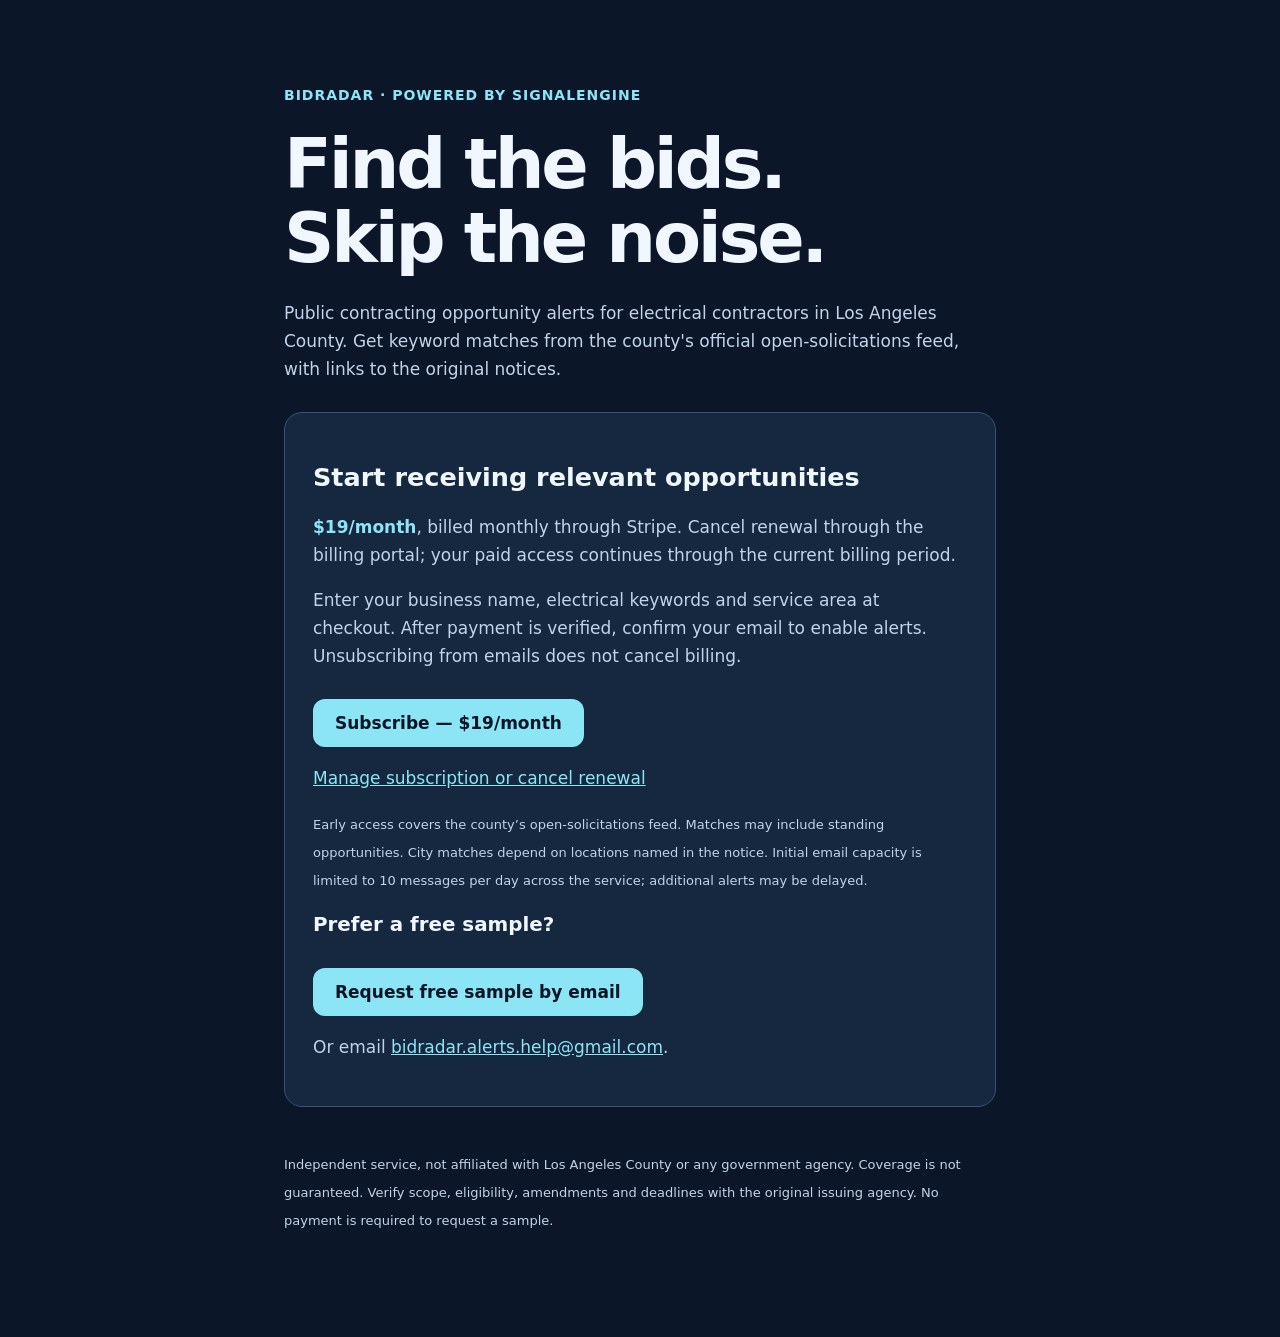
==== index.html @ 0ad7fcd3 "Publish approved live $19 monthly signup and customer billing portal" ====
<!doctype html>
<html lang="en">
<head>
<meta charset="utf-8">
<meta name="viewport" content="width=device-width,initial-scale=1">
<meta name="description" content="BidRadar: filtered Los Angeles County public contracting opportunities for electrical contractors. Source-linked alerts from $19/month.">
<title>BidRadar — Find the bids. Skip the noise.</title>
<style>
:root{color-scheme:dark}*{box-sizing:border-box}body{background:#0b1628;color:#f0f7ff;font:17px system-ui,-apple-system,sans-serif;margin:0}main{max-width:760px;margin:7vh auto;padding:24px}h1{font-size:clamp(40px,8vw,70px);line-height:1.06;letter-spacing:-.045em;margin:24px 0}p{line-height:1.65;color:#c2d3e9}.brand{color:#8ce5f5;font-weight:800;letter-spacing:.07em;text-transform:uppercase;font-size:14px}.panel{padding:28px;border:1px solid #375471;border-radius:18px;background:#152840;margin-top:28px}strong{color:#8ce5f5}.cta{display:inline-block;background:#8ce5f5;color:#061525;text-decoration:none;font-weight:750;padding:14px 22px;border-radius:12px;margin-top:12px}.cta:focus-visible{outline:3px solid #fff;outline-offset:3px}small{font-size:13px}footer{margin-top:42px}a.secondary{color:#8ce5f5;overflow-wrap:anywhere}
</style>
</head>
<body>
<main>
<div class="brand">BidRadar · Powered by SignalEngine</div>
<h1>Find the bids.<br>Skip the noise.</h1>
<p>Public contracting opportunity alerts for electrical contractors in Los Angeles County. Get keyword matches from the county's official open-solicitations feed, with links to the original notices.</p>
<section class="panel" aria-label="Subscribe to BidRadar">
<h2>Start receiving relevant opportunities</h2>
<p><strong>$19/month</strong>, billed monthly through Stripe. Cancel renewal through the billing portal; your paid access continues through the current billing period.</p><p>Enter your business name, electrical keywords and service area at checkout. After payment is verified, confirm your email to enable alerts. Unsubscribing from emails does not cancel billing.</p><a class="cta" href="https://buy.stripe.com/bJe7sN6Gvein0vk8ts7N600">Subscribe — $19/month</a><p><a class="secondary" href="https://billing.stripe.com/p/login/bJe7sN6Gvein0vk8ts7N600">Manage subscription or cancel renewal</a></p><p><small>Early access covers the county’s open-solicitations feed. Matches may include standing opportunities. City matches depend on locations named in the notice. Initial email capacity is limited to 10 messages per day across the service; additional alerts may be delayed.</small></p><h3>Prefer a free sample?</h3>
<a class="cta" href="mailto:bidradar.alerts.help@gmail.com?subject=BidRadar%20Free%20Sample%20Request&body=Hi%20BidRadar%2C%0A%0AI%27d%20like%20a%20free%20sample%20of%20electrical%20contracting%20bid%20alerts.%0A%0AMy%20specialty%3A%20%0AMy%20service%20area%3A%20">Request free sample by email</a>
<p>Or email <a class="secondary" href="mailto:bidradar.alerts.help@gmail.com">bidradar.alerts.help@gmail.com</a>.</p>
</section>
<footer><p><small>Independent service, not affiliated with Los Angeles County or any government agency. Coverage is not guaranteed. Verify scope, eligibility, amendments and deadlines with the original issuing agency. No payment is required to request a sample.</small></p></footer>
</main>
</body>
</html>
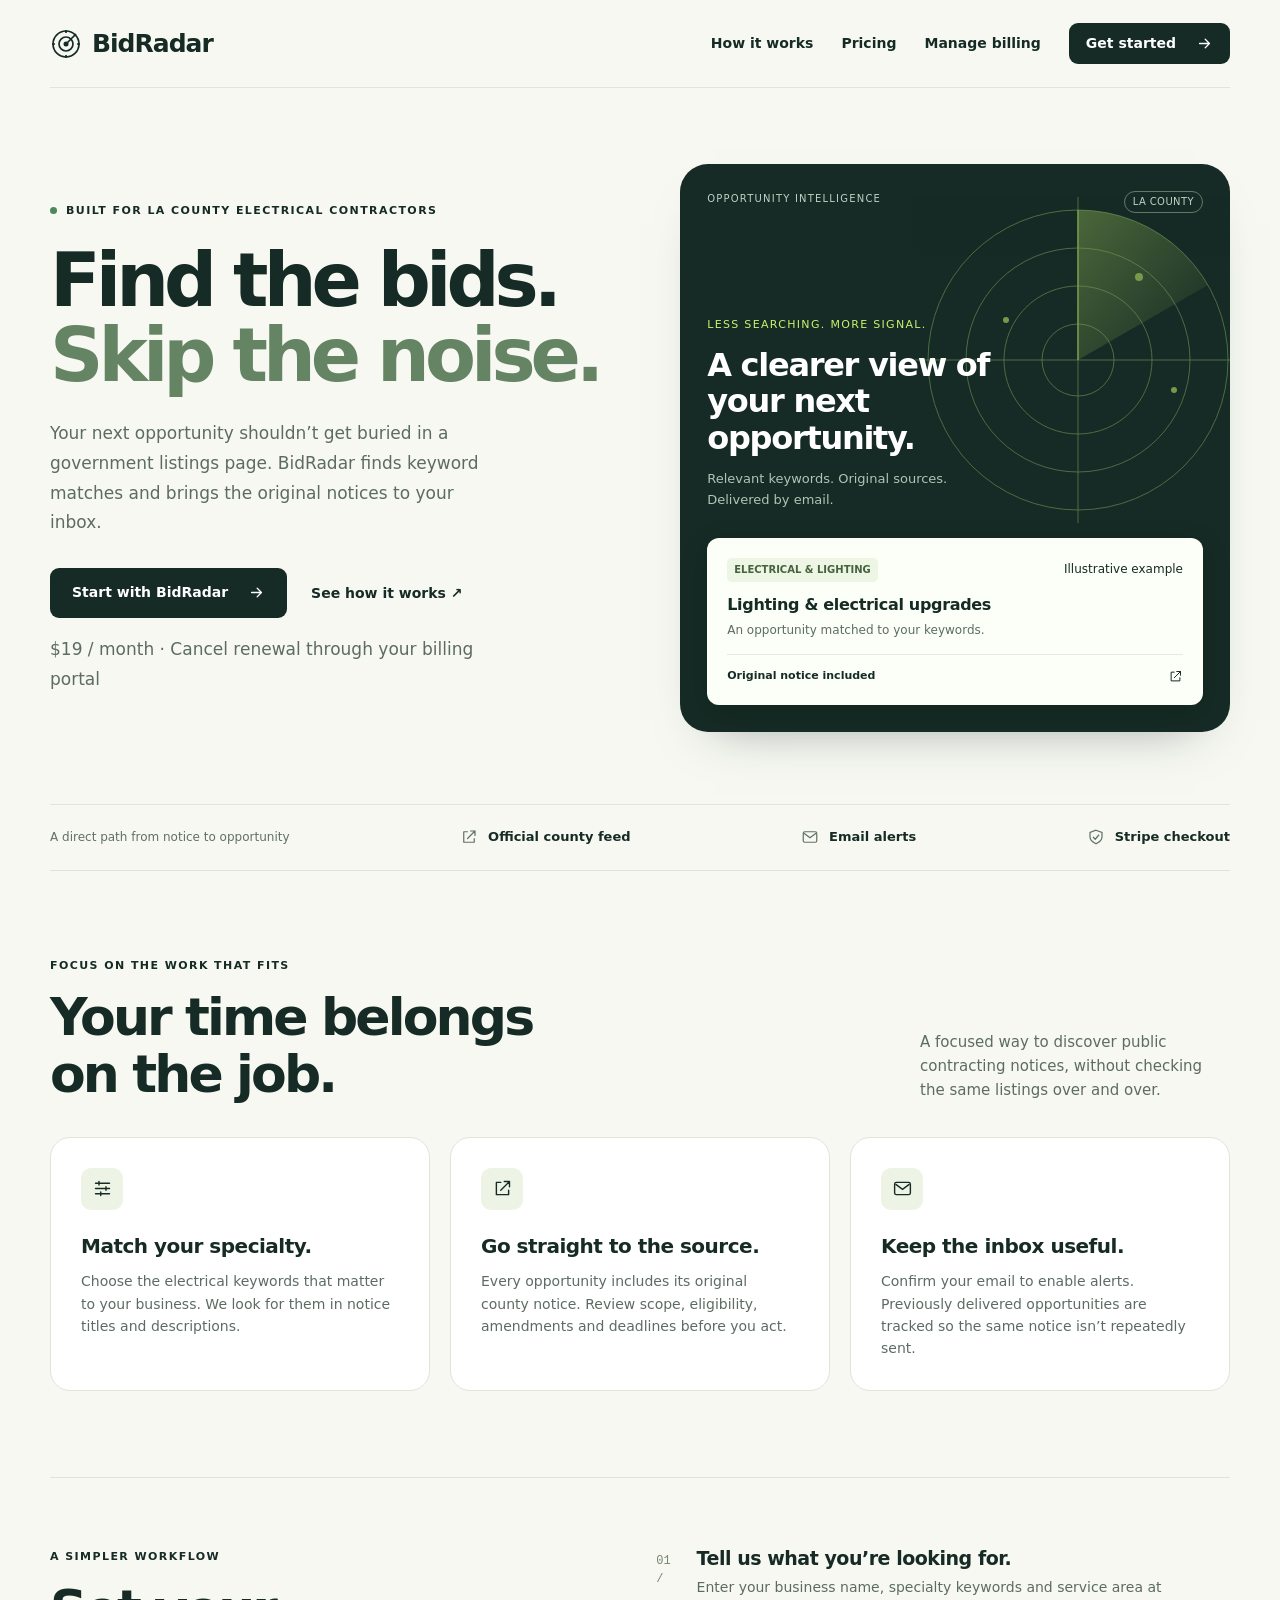
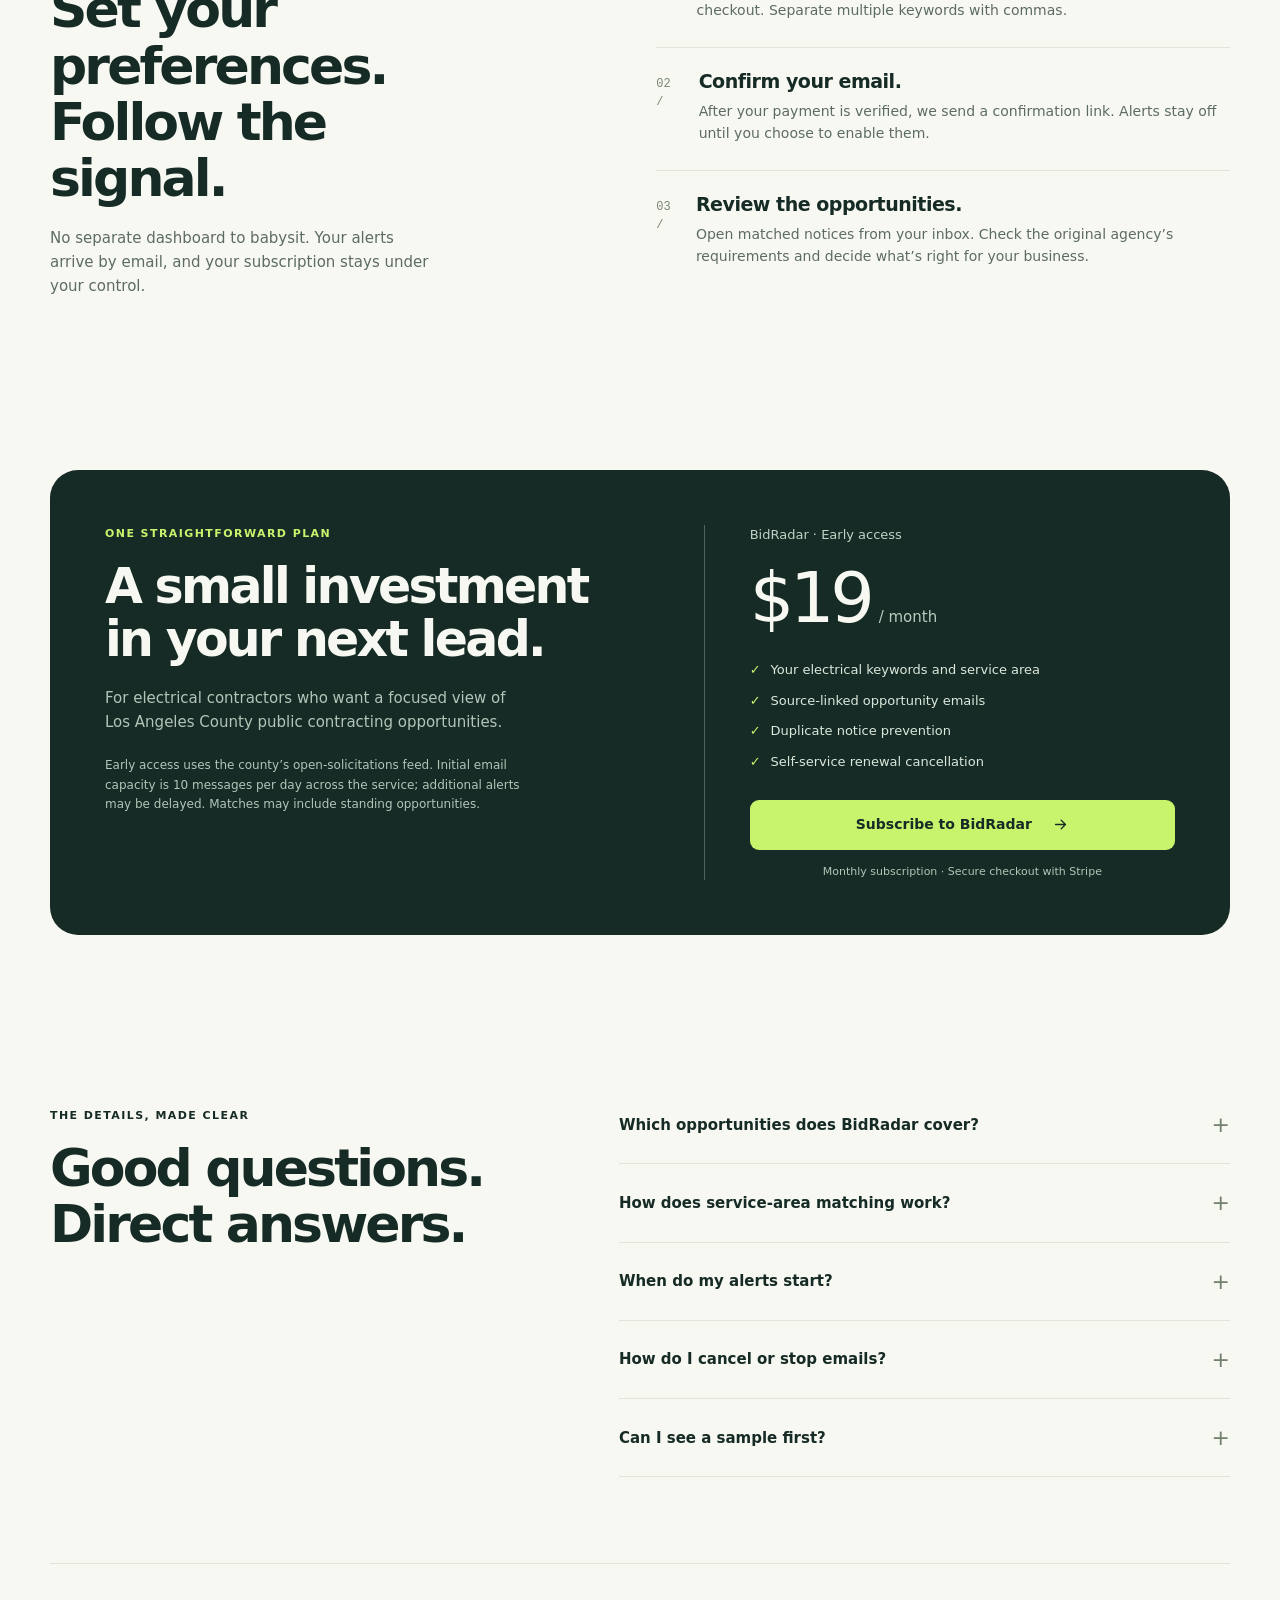
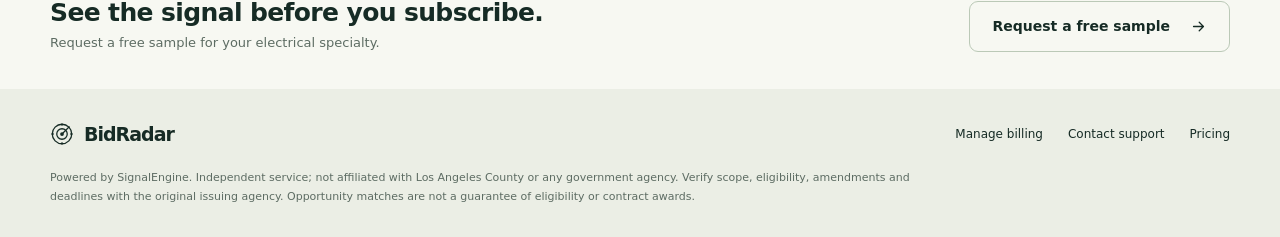
==== commit 9645b2fb: "Redesign BidRadar with polished responsive layout and preserved live billing flow" ====
--- a/index.html
+++ b/index.html
@@ -1,26 +1,27 @@
 <!doctype html>
 <html lang="en">
 <head>
-<meta charset="utf-8">
-<meta name="viewport" content="width=device-width,initial-scale=1">
-<meta name="description" content="BidRadar: filtered Los Angeles County public contracting opportunities for electrical contractors. Source-linked alerts from $19/month.">
-<title>BidRadar — Find the bids. Skip the noise.</title>
+<meta charset="utf-8"><meta name="viewport" content="width=device-width,initial-scale=1">
+<meta name="description" content="BidRadar helps electrical contractors find relevant Los Angeles County contracting opportunities. Source-linked email alerts for $19 per month.">
+<meta name="theme-color" content="#162b25"><title>BidRadar — Find the bids. Skip the noise.</title>
 <style>
-:root{color-scheme:dark}*{box-sizing:border-box}body{background:#0b1628;color:#f0f7ff;font:17px system-ui,-apple-system,sans-serif;margin:0}main{max-width:760px;margin:7vh auto;padding:24px}h1{font-size:clamp(40px,8vw,70px);line-height:1.06;letter-spacing:-.045em;margin:24px 0}p{line-height:1.65;color:#c2d3e9}.brand{color:#8ce5f5;font-weight:800;letter-spacing:.07em;text-transform:uppercase;font-size:14px}.panel{padding:28px;border:1px solid #375471;border-radius:18px;background:#152840;margin-top:28px}strong{color:#8ce5f5}.cta{display:inline-block;background:#8ce5f5;color:#061525;text-decoration:none;font-weight:750;padding:14px 22px;border-radius:12px;margin-top:12px}.cta:focus-visible{outline:3px solid #fff;outline-offset:3px}small{font-size:13px}footer{margin-top:42px}a.secondary{color:#8ce5f5;overflow-wrap:anywhere}
+:root{--paper:#f7f8f2;--ink:#162b25;--muted:#5d6c63;--green:#c7f36d;--line:#dfe5da;--white:#fff;--radius:20px}*{box-sizing:border-box}html{scroll-behavior:smooth;scroll-padding-top:90px}body{margin:0;background:var(--paper);color:var(--ink);font:16px/1.6 system-ui,-apple-system,BlinkMacSystemFont,"Segoe UI",sans-serif}a{color:inherit;text-decoration:none}button,a,summary{-webkit-tap-highlight-color:transparent}a:focus-visible,summary:focus-visible{outline:3px solid #357b51;outline-offset:5px}svg{display:block}h1,h2,h3,p{margin:0}h1,h2,h3{line-height:1.08;letter-spacing:-.055em}h2{font-size:clamp(32px,4.4vw,52px)}h3{font-size:22px;letter-spacing:-.025em}p{color:var(--muted)}.wrap{width:min(1180px,calc(100% - 64px));margin:auto}.skip{position:absolute;top:-80px;left:20px;background:var(--green);padding:12px;z-index:10}.skip:focus{top:10px}.nav{height:88px;display:flex;align-items:center;justify-content:space-between;gap:24px;border-bottom:1px solid var(--line)}.logo{font-size:25px;font-weight:780;letter-spacing:-1px;display:flex;gap:10px;align-items:center}.logo svg{width:32px;height:32px}.nav-links{display:flex;gap:28px;align-items:center;font-size:14px;font-weight:550}.nav-links a:hover,.text-link:hover{text-decoration:underline;text-underline-offset:5px}.button{display:inline-flex;justify-content:center;align-items:center;gap:20px;padding:15px 22px;border-radius:9px;background:var(--ink);color:white;font-size:14px;font-weight:650;line-height:1.4;transition:background .2s,transform .2s}.button:hover{background:#2d493c;transform:translateY(-2px)}.button.lime{background:var(--green);color:var(--ink)}.button.lime:hover{background:#d6fc8b}.button svg{width:17px;height:17px}.nav .button{padding:11px 17px}.eyebrow{font-size:11px;letter-spacing:.13em;text-transform:uppercase;font-weight:720;display:flex;align-items:center;gap:9px}.dot{width:7px;height:7px;background:#4a895b;border-radius:50%;flex:none}.hero{display:grid;grid-template-columns:1.03fr 1fr;gap:64px;align-items:center;padding:76px 0 72px}.hero h1{font-size:clamp(49px,5.8vw,78px);line-height:1.01;margin:25px 0;letter-spacing:-.067em;font-weight:720}.hero h1 span{color:#658463}.hero-copy>p{max-width:460px;font-size:17px;line-height:1.75}.hero-actions{display:flex;align-items:center;gap:24px;flex-wrap:wrap;margin:30px 0 17px}.text-link{font-size:14px;font-weight:600}.fine{font-size:12px}.hero-art{position:relative;background:var(--ink);border-radius:28px;min-height:488px;padding:27px;overflow:hidden;color:white;box-shadow:0 24px 50px -35px #162b2580}.art-top{position:relative;z-index:1;display:flex;justify-content:space-between;font-size:10px;letter-spacing:.12em;text-transform:uppercase;color:#c0d1c4}.art-top span:last-child{border:1px solid #657868;border-radius:20px;padding:2px 8px;letter-spacing:.04em}.radar{width:360px;height:360px;position:absolute;right:-28px;top:16px;color:#8dc370;opacity:.55}.radar .sweep{transform-origin:180px 180px;animation:sweep 30s linear infinite}.signal{position:relative;z-index:1;margin-top:103px;max-width:340px}.signal-label{font-size:11px;color:var(--green);letter-spacing:.12em;text-transform:uppercase;margin-bottom:13px}.signal h3{font-size:32px;line-height:1.15;font-weight:580;letter-spacing:-.04em}.signal p{color:#afc5b6;font-size:13px;margin-top:12px;max-width:260px}.sample{position:relative;z-index:2;margin:27px 0 0;background:#fbfff7;color:var(--ink);border-radius:12px;padding:20px;box-shadow:0 8px 30px #0002}.sample-head{display:flex;justify-content:space-between;gap:10px;align-items:center}.chip{background:#edf5e5;color:#46633e;border-radius:5px;font-size:10px;padding:4px 7px;font-weight:650}.sample h4{margin:12px 0 6px;font-size:16px;line-height:1.35;letter-spacing:-.02em}.sample p{font-size:12px}.sample-bottom{display:flex;align-items:center;justify-content:space-between;border-top:1px solid #e4eadf;padding-top:12px;margin-top:14px;font-size:11px;font-weight:550}.sample-bottom svg{width:15px;height:15px}.trust{display:flex;align-items:center;justify-content:space-between;gap:24px;border-top:1px solid var(--line);border-bottom:1px solid var(--line);padding:22px 0;font-size:12px;color:#607064}.trust strong{font-size:13px;color:var(--ink);font-weight:600}.trust div{display:flex;align-items:center;gap:10px}.trust svg{width:18px;height:18px}.section{padding:86px 0}.section-head{display:flex;justify-content:space-between;align-items:end;gap:50px;margin-bottom:35px}.section-head h2{max-width:570px;margin-top:15px}.section-head>p{font-size:15px;max-width:310px}.features{display:grid;grid-template-columns:repeat(3,1fr);gap:20px}.feature{background:#fff;border:1px solid var(--line);border-radius:var(--radius);padding:30px;min-height:250px}.feature-icon{width:42px;height:42px;border-radius:10px;background:#edf4e5;display:grid;place-items:center;margin-bottom:26px}.feature-icon svg{width:21px;height:21px}.feature h3{font-size:20px;margin-bottom:13px}.feature p{font-size:14px}.how{display:grid;grid-template-columns:.9fr 1fr;gap:90px;border-top:1px solid var(--line);padding-top:70px}.how h2{margin:16px 0 20px;max-width:450px}.how-intro p{max-width:390px;font-size:15px}.steps{list-style:none;padding:0;margin:0}.step{display:flex;gap:22px;padding:0 0 26px;margin-bottom:23px;border-bottom:1px solid var(--line)}.step:last-child{border:0;margin:0;padding:0}.step-number{font:12px/1.5 ui-monospace,monospace;color:#778674;padding-top:4px}.step h3{font-size:19px;margin-bottom:8px}.step p{font-size:14px}.pricing-shell{background:var(--ink);border-radius:28px;color:var(--paper);display:grid;grid-template-columns:1fr .9fr;gap:75px;padding:55px}.pricing-shell .eyebrow{color:var(--green)}.pricing-shell h2{font-size:clamp(35px,4vw,49px);margin:18px 0 20px}.pricing-shell p{color:#b3c5b9;font-size:15px;max-width:420px}.price-box{padding-left:45px;border-left:1px solid #526459}.plan-label{font-size:13px;color:#c2d2c7}.price{font-size:70px;letter-spacing:-.06em;line-height:1.2;margin:10px 0}.price span{font-size:15px;letter-spacing:0;color:#b9cabe;margin-left:8px}.benefits{list-style:none;padding:0;margin:20px 0 27px;font-size:13px;color:#dce8dc}.benefits li{display:flex;gap:10px;margin:10px 0}.benefits li:before{content:'✓';color:var(--green)}.price-box .button{width:100%}.price-box .fine{font-size:11px;text-align:center;margin:13px 0 0;max-width:none}.capacity{font-size:12px!important;margin-top:22px!important;line-height:1.6}.faq{display:grid;grid-template-columns:.8fr 1fr;gap:80px}.faq h2{margin-top:15px}.questions details{border-bottom:1px solid var(--line);padding:21px 0}.questions details:first-child{padding-top:0}.questions summary{font-size:15px;font-weight:620;cursor:pointer;list-style:none;display:flex;align-items:center;justify-content:space-between;gap:20px}.questions summary::-webkit-details-marker{display:none}.questions summary:after{content:'+';font-size:22px;font-weight:350;color:#71816d}.questions details[open] summary:after{content:'−'}.questions p{font-size:14px;padding-top:13px;max-width:540px}.questions p a{text-decoration:underline;text-underline-offset:3px}.bottom-cta{border-top:1px solid var(--line);padding:35px 0;display:flex;align-items:center;justify-content:space-between;gap:25px}.bottom-cta h3{font-size:25px}.bottom-cta p{font-size:13px;margin-top:7px}.bottom-cta .button{background:transparent;border:1px solid #bbc9b7;color:var(--ink)}footer{background:#ebeee5;padding:30px 0}.footer-top{display:flex;justify-content:space-between;align-items:center;gap:25px;margin-bottom:20px}.footer-links{display:flex;gap:25px;font-size:12px}.footer-note{font-size:11px;max-width:860px;line-height:1.7}.footer-brand{font-size:19px}.footer-brand svg{width:24px;height:24px}@keyframes sweep{to{transform:rotate(360deg)}}@media(prefers-reduced-motion:reduce){html{scroll-behavior:auto}.radar .sweep{animation:none}.button{transition:none}}@media(max-width:1000px){.hero{gap:30px}.hero h1{font-size:61px}.hero-art{min-height:460px;padding:23px}.pricing-shell{gap:35px;padding:40px}.how{gap:45px}.faq{gap:45px}.feature{padding:25px}}@media(max-width:760px){.wrap{width:calc(100% - 40px)}.nav{height:76px}.nav-links>a:not(.button){display:none}.logo{font-size:23px}.hero{grid-template-columns:1fr;padding:46px 0 40px;gap:38px}.hero h1{font-size:clamp(49px,12vw,70px)}.hero-copy>p{font-size:16px}.hero-actions{gap:22px}.hero-art{min-height:450px;max-width:520px;width:100%}.signal{margin-top:97px}.trust{flex-wrap:wrap;gap:14px 25px;padding:20px 0}.trust>span{width:100%}.trust strong{font-size:11px}.trust div{gap:6px}.trust svg{width:15px}.section{padding:56px 0}.section-head{display:block;margin-bottom:25px}.section-head>p{margin-top:20px;max-width:450px}.features{grid-template-columns:1fr;gap:13px}.feature{min-height:0;padding:25px}.feature-icon{margin-bottom:18px}.how{grid-template-columns:1fr;gap:32px;padding-top:45px}.pricing-shell{grid-template-columns:1fr;gap:30px;padding:30px;border-radius:20px}.price-box{border-left:0;border-top:1px solid #526459;padding:30px 0 0}.pricing-shell h2{font-size:39px}.faq{grid-template-columns:1fr;gap:30px}.bottom-cta{align-items:start;flex-direction:column}.footer-top{align-items:start;flex-direction:column;gap:20px}.footer-links{flex-wrap:wrap;gap:14px 20px}.hero-actions .button{padding:16px 21px}}@media(max-width:380px){.wrap{width:calc(100% - 32px)}.nav .button{font-size:12px;padding:10px 12px}.hero h1{font-size:48px}.hero-art{padding:20px}.sample{padding:17px}.trust div{width:100%}}
 </style>
 </head>
 <body>
-<main>
-<div class="brand">BidRadar · Powered by SignalEngine</div>
-<h1>Find the bids.<br>Skip the noise.</h1>
-<p>Public contracting opportunity alerts for electrical contractors in Los Angeles County. Get keyword matches from the county's official open-solicitations feed, with links to the original notices.</p>
-<section class="panel" aria-label="Subscribe to BidRadar">
-<h2>Start receiving relevant opportunities</h2>
-<p><strong>$19/month</strong>, billed monthly through Stripe. Cancel renewal through the billing portal; your paid access continues through the current billing period.</p><p>Enter your business name, electrical keywords and service area at checkout. After payment is verified, confirm your email to enable alerts. Unsubscribing from emails does not cancel billing.</p><a class="cta" href="https://buy.stripe.com/bJe7sN6Gvein0vk8ts7N600">Subscribe — $19/month</a><p><a class="secondary" href="https://billing.stripe.com/p/login/bJe7sN6Gvein0vk8ts7N600">Manage subscription or cancel renewal</a></p><p><small>Early access covers the county’s open-solicitations feed. Matches may include standing opportunities. City matches depend on locations named in the notice. Initial email capacity is limited to 10 messages per day across the service; additional alerts may be delayed.</small></p><h3>Prefer a free sample?</h3>
-<a class="cta" href="mailto:bidradar.alerts.help@gmail.com?subject=BidRadar%20Free%20Sample%20Request&body=Hi%20BidRadar%2C%0A%0AI%27d%20like%20a%20free%20sample%20of%20electrical%20contracting%20bid%20alerts.%0A%0AMy%20specialty%3A%20%0AMy%20service%20area%3A%20">Request free sample by email</a>
-<p>Or email <a class="secondary" href="mailto:bidradar.alerts.help@gmail.com">bidradar.alerts.help@gmail.com</a>.</p>
-</section>
-<footer><p><small>Independent service, not affiliated with Los Angeles County or any government agency. Coverage is not guaranteed. Verify scope, eligibility, amendments and deadlines with the original issuing agency. No payment is required to request a sample.</small></p></footer>
+<svg xmlns="http://www.w3.org/2000/svg" style="display:none" aria-hidden="true"><symbol id="mark" viewBox="0 0 32 32"><circle cx="16" cy="16" r="13" fill="none" stroke="currentColor" stroke-width="1.7"/><circle cx="16" cy="16" r="7" fill="none" stroke="currentColor" stroke-width="1.7"/><path d="M16 16 26 6M16 2v3M2 16h3M16 27v3M27 16h3" fill="none" stroke="currentColor" stroke-width="1.7"/><circle cx="16" cy="16" r="2.5" fill="currentColor"/></symbol><symbol id="arrow" viewBox="0 0 24 24"><path d="M5 12h14m-6-6 6 6-6 6" fill="none" stroke="currentColor" stroke-width="1.8" stroke-linecap="round" stroke-linejoin="round"/></symbol><symbol id="filter" viewBox="0 0 24 24"><path d="M4 6h16M4 12h16M4 18h16M8 4v4M16 10v4M10 16v4" fill="none" stroke="currentColor" stroke-width="1.6" stroke-linecap="round"/></symbol><symbol id="source" viewBox="0 0 24 24"><path d="M14 4h6v6m0-6-10 10M10 5H5v14h14v-5" fill="none" stroke="currentColor" stroke-width="1.6" stroke-linecap="round" stroke-linejoin="round"/></symbol><symbol id="mail" viewBox="0 0 24 24"><rect x="3" y="5" width="18" height="14" rx="2" fill="none" stroke="currentColor" stroke-width="1.6"/><path d="m4 7 8 6 8-6" fill="none" stroke="currentColor" stroke-width="1.6"/></symbol><symbol id="shield" viewBox="0 0 24 24"><path d="m12 3 8 3v6c0 5-8 9-8 9s-8-4-8-9V6l8-3Z" fill="none" stroke="currentColor" stroke-width="1.6"/><path d="m8 12 3 3 5-6" fill="none" stroke="currentColor" stroke-width="1.6"/></symbol></svg>
+<a class="skip" href="#main">Skip to content</a>
+<header class="wrap"><nav class="nav" aria-label="Main navigation"><a class="logo" href="#" aria-label="BidRadar home"><svg aria-hidden="true"><use href="#mark"/></svg>BidRadar</a><div class="nav-links"><a href="#how-it-works">How it works</a><a href="#pricing">Pricing</a><a href="https://billing.stripe.com/p/login/bJe7sN6Gvein0vk8ts7N600">Manage billing</a><a class="button" href="https://buy.stripe.com/bJe7sN6Gvein0vk8ts7N600">Get started <svg aria-hidden="true"><use href="#arrow"/></svg></a></div></nav></header>
+<main id="main" class="wrap">
+<section class="hero" aria-labelledby="hero-title"><div class="hero-copy"><div class="eyebrow"><span class="dot"></span>Built for LA County electrical contractors</div><h1 id="hero-title">Find the bids.<br><span>Skip the noise.</span></h1><p>Your next opportunity shouldn’t get buried in a government listings page. BidRadar finds keyword matches and brings the original notices to your inbox.</p><div class="hero-actions"><a class="button" href="https://buy.stripe.com/bJe7sN6Gvein0vk8ts7N600">Start with BidRadar <svg aria-hidden="true"><use href="#arrow"/></svg></a><a class="text-link" href="#how-it-works">See how it works ↗</a></div><p class="fine">$19 / month · Cancel renewal through your billing portal</p></div>
+<div class="hero-art"><div class="art-top"><span>Opportunity intelligence</span><span>LA County</span></div><svg class="radar" viewBox="0 0 360 360" aria-hidden="true"><defs><linearGradient id="fade" x1="0" y1="0" x2="1" y2="1"><stop stop-color="#c7f36d" stop-opacity=".55"/><stop offset="1" stop-color="#c7f36d" stop-opacity="0"/></linearGradient></defs><g fill="none" stroke="currentColor" stroke-width=".8"><circle cx="180" cy="180" r="150"/><circle cx="180" cy="180" r="112"/><circle cx="180" cy="180" r="74"/><circle cx="180" cy="180" r="36"/><path d="M180 17v326M17 180h326"/></g><g class="sweep"><path d="M180 180 180 30a150 150 0 0 1 130 75Z" fill="url(#fade)"/><path d="M180 180V30" stroke="#c7f36d" stroke-width="1.5"/></g><circle cx="241" cy="97" r="4" fill="#c7f36d"/><circle cx="108" cy="140" r="3" fill="#c7f36d"/><circle cx="276" cy="210" r="3" fill="#c7f36d"/></svg><div class="signal"><div class="signal-label">Less searching. More signal.</div><h3>A clearer view of<br>your next opportunity.</h3><p>Relevant keywords. Original sources.<br>Delivered by email.</p></div><div class="sample" aria-label="Illustrative alert example, not a live opportunity"><div class="sample-head"><span class="chip">ELECTRICAL &amp; LIGHTING</span><span class="fine">Illustrative example</span></div><h4>Lighting &amp; electrical upgrades</h4><p>An opportunity matched to your keywords.</p><div class="sample-bottom"><span>Original notice included</span><svg aria-hidden="true"><use href="#source"/></svg></div></div></div></section>
+<div class="trust"><span>A direct path from notice to opportunity</span><div><svg aria-hidden="true"><use href="#source"/></svg><strong>Official county feed</strong></div><div><svg aria-hidden="true"><use href="#mail"/></svg><strong>Email alerts</strong></div><div><svg aria-hidden="true"><use href="#shield"/></svg><strong>Stripe checkout</strong></div></div>
+<section class="section" aria-labelledby="features-title"><div class="section-head"><div><div class="eyebrow">Focus on the work that fits</div><h2 id="features-title">Your time belongs<br>on the job.</h2></div><p>A focused way to discover public contracting notices, without checking the same listings over and over.</p></div><div class="features"><article class="feature"><div class="feature-icon"><svg aria-hidden="true"><use href="#filter"/></svg></div><h3>Match your specialty.</h3><p>Choose the electrical keywords that matter to your business. We look for them in notice titles and descriptions.</p></article><article class="feature"><div class="feature-icon"><svg aria-hidden="true"><use href="#source"/></svg></div><h3>Go straight to the source.</h3><p>Every opportunity includes its original county notice. Review scope, eligibility, amendments and deadlines before you act.</p></article><article class="feature"><div class="feature-icon"><svg aria-hidden="true"><use href="#mail"/></svg></div><h3>Keep the inbox useful.</h3><p>Confirm your email to enable alerts. Previously delivered opportunities are tracked so the same notice isn’t repeatedly sent.</p></article></div></section>
+<section id="how-it-works" class="section how" aria-labelledby="how-title"><div class="how-intro"><div class="eyebrow">A simpler workflow</div><h2 id="how-title">Set your preferences.<br>Follow the signal.</h2><p>No separate dashboard to babysit. Your alerts arrive by email, and your subscription stays under your control.</p></div><ol class="steps"><li class="step"><span class="step-number">01 /</span><div><h3>Tell us what you’re looking for.</h3><p>Enter your business name, specialty keywords and service area at checkout. Separate multiple keywords with commas.</p></div></li><li class="step"><span class="step-number">02 /</span><div><h3>Confirm your email.</h3><p>After your payment is verified, we send a confirmation link. Alerts stay off until you choose to enable them.</p></div></li><li class="step"><span class="step-number">03 /</span><div><h3>Review the opportunities.</h3><p>Open matched notices from your inbox. Check the original agency’s requirements and decide what’s right for your business.</p></div></li></ol></section>
+<section id="pricing" class="section" aria-labelledby="price-title"><div class="pricing-shell"><div><div class="eyebrow">One straightforward plan</div><h2 id="price-title">A small investment<br>in your next lead.</h2><p>For electrical contractors who want a focused view of Los Angeles County public contracting opportunities.</p><p class="capacity">Early access uses the county’s open-solicitations feed. Initial email capacity is 10 messages per day across the service; additional alerts may be delayed. Matches may include standing opportunities.</p></div><div class="price-box"><div class="plan-label">BidRadar · Early access</div><div class="price">$19<span>/ month</span></div><ul class="benefits"><li>Your electrical keywords and service area</li><li>Source-linked opportunity emails</li><li>Duplicate notice prevention</li><li>Self-service renewal cancellation</li></ul><a class="button lime" href="https://buy.stripe.com/bJe7sN6Gvein0vk8ts7N600">Subscribe to BidRadar <svg aria-hidden="true"><use href="#arrow"/></svg></a><p class="fine">Monthly subscription · Secure checkout with Stripe</p></div></div></section>
+<section class="section faq" aria-labelledby="faq-title"><div><div class="eyebrow">The details, made clear</div><h2 id="faq-title">Good questions.<br>Direct answers.</h2></div><div class="questions"><details><summary>Which opportunities does BidRadar cover?</summary><p>Early access covers the Los Angeles County official open-solicitations feed. We match your keywords against titles and descriptions. Notices can include standing opportunities as well as newly published ones. Coverage and relevance aren’t guaranteed.</p></details><details><summary>How does service-area matching work?</summary><p>Choose “LA County” for countywide matches. For a specific city, matching depends on that location appearing in the notice text. A city filter can miss notices that do not name their location clearly.</p></details><details><summary>When do my alerts start?</summary><p>After Stripe payment and subscription status are verified, you receive an email confirmation link. Click it and confirm to enable alerts. Initial sending capacity is limited, so messages may be delayed.</p></details><details><summary>How do I cancel or stop emails?</summary><p><a href="https://billing.stripe.com/p/login/bJe7sN6Gvein0vk8ts7N600">Manage your subscription</a> to cancel renewal. Paid access continues through the current billing period. The unsubscribe link in an alert stops emails; it does not cancel billing.</p></details><details><summary>Can I see a sample first?</summary><p>Yes. <a href="mailto:bidradar.alerts.help@gmail.com?subject=BidRadar%20Free%20Sample%20Request">Request a free sample</a> with your specialty and service area. No payment is required for a sample.</p></details></div></section>
+<section class="bottom-cta" aria-label="Request a sample"><div><h3>See the signal before you subscribe.</h3><p>Request a free sample for your electrical specialty.</p></div><a class="button" href="mailto:bidradar.alerts.help@gmail.com?subject=BidRadar%20Free%20Sample%20Request&body=My%20specialty%3A%20%0AMy%20service%20area%3A%20">Request a free sample <svg aria-hidden="true"><use href="#arrow"/></svg></a></section>
 </main>
-</body>
-</html>
+<footer><div class="wrap"><div class="footer-top"><a class="logo footer-brand" href="#"><svg aria-hidden="true"><use href="#mark"/></svg>BidRadar</a><div class="footer-links"><a href="https://billing.stripe.com/p/login/bJe7sN6Gvein0vk8ts7N600">Manage billing</a><a href="mailto:bidradar.alerts.help@gmail.com">Contact support</a><a href="#pricing">Pricing</a></div></div><p class="footer-note">Powered by SignalEngine. Independent service; not affiliated with Los Angeles County or any government agency. Verify scope, eligibility, amendments and deadlines with the original issuing agency. Opportunity matches are not a guarantee of eligibility or contract awards.</p></div></footer>
+</body></html>
+
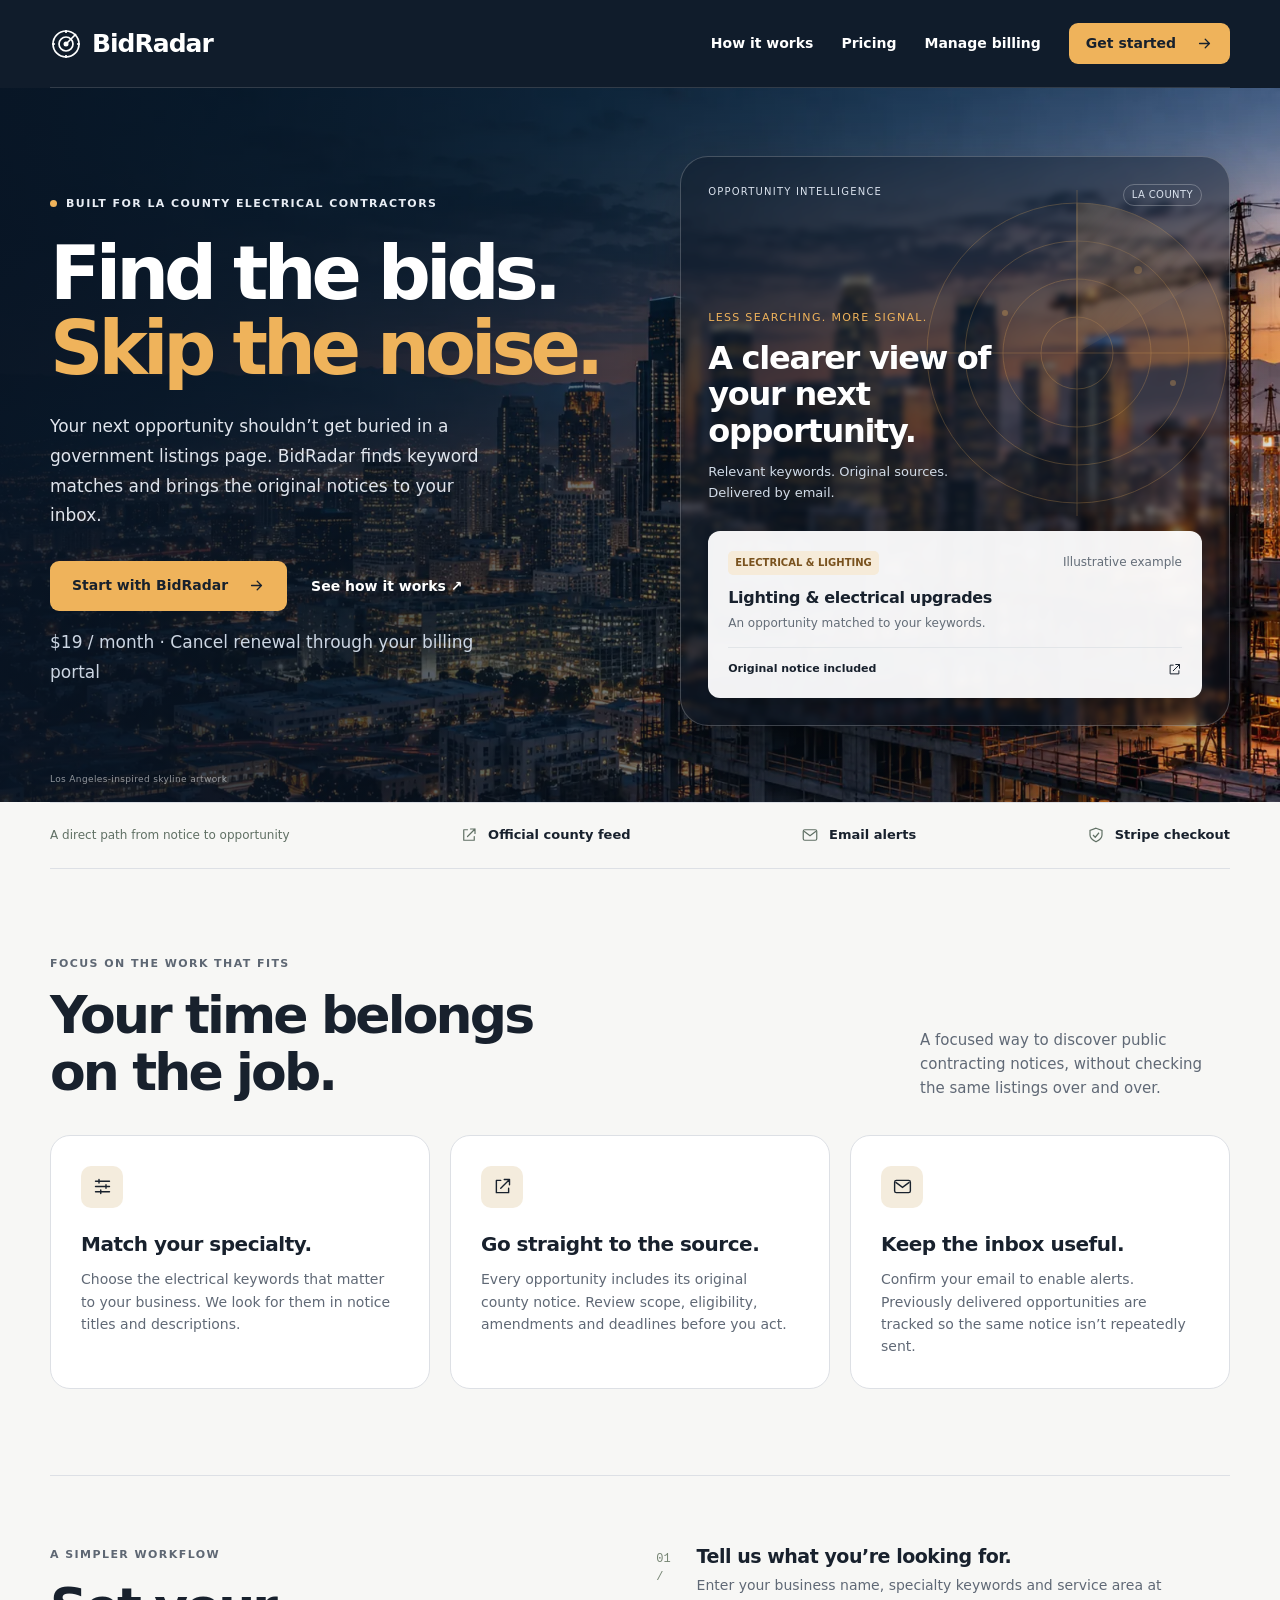
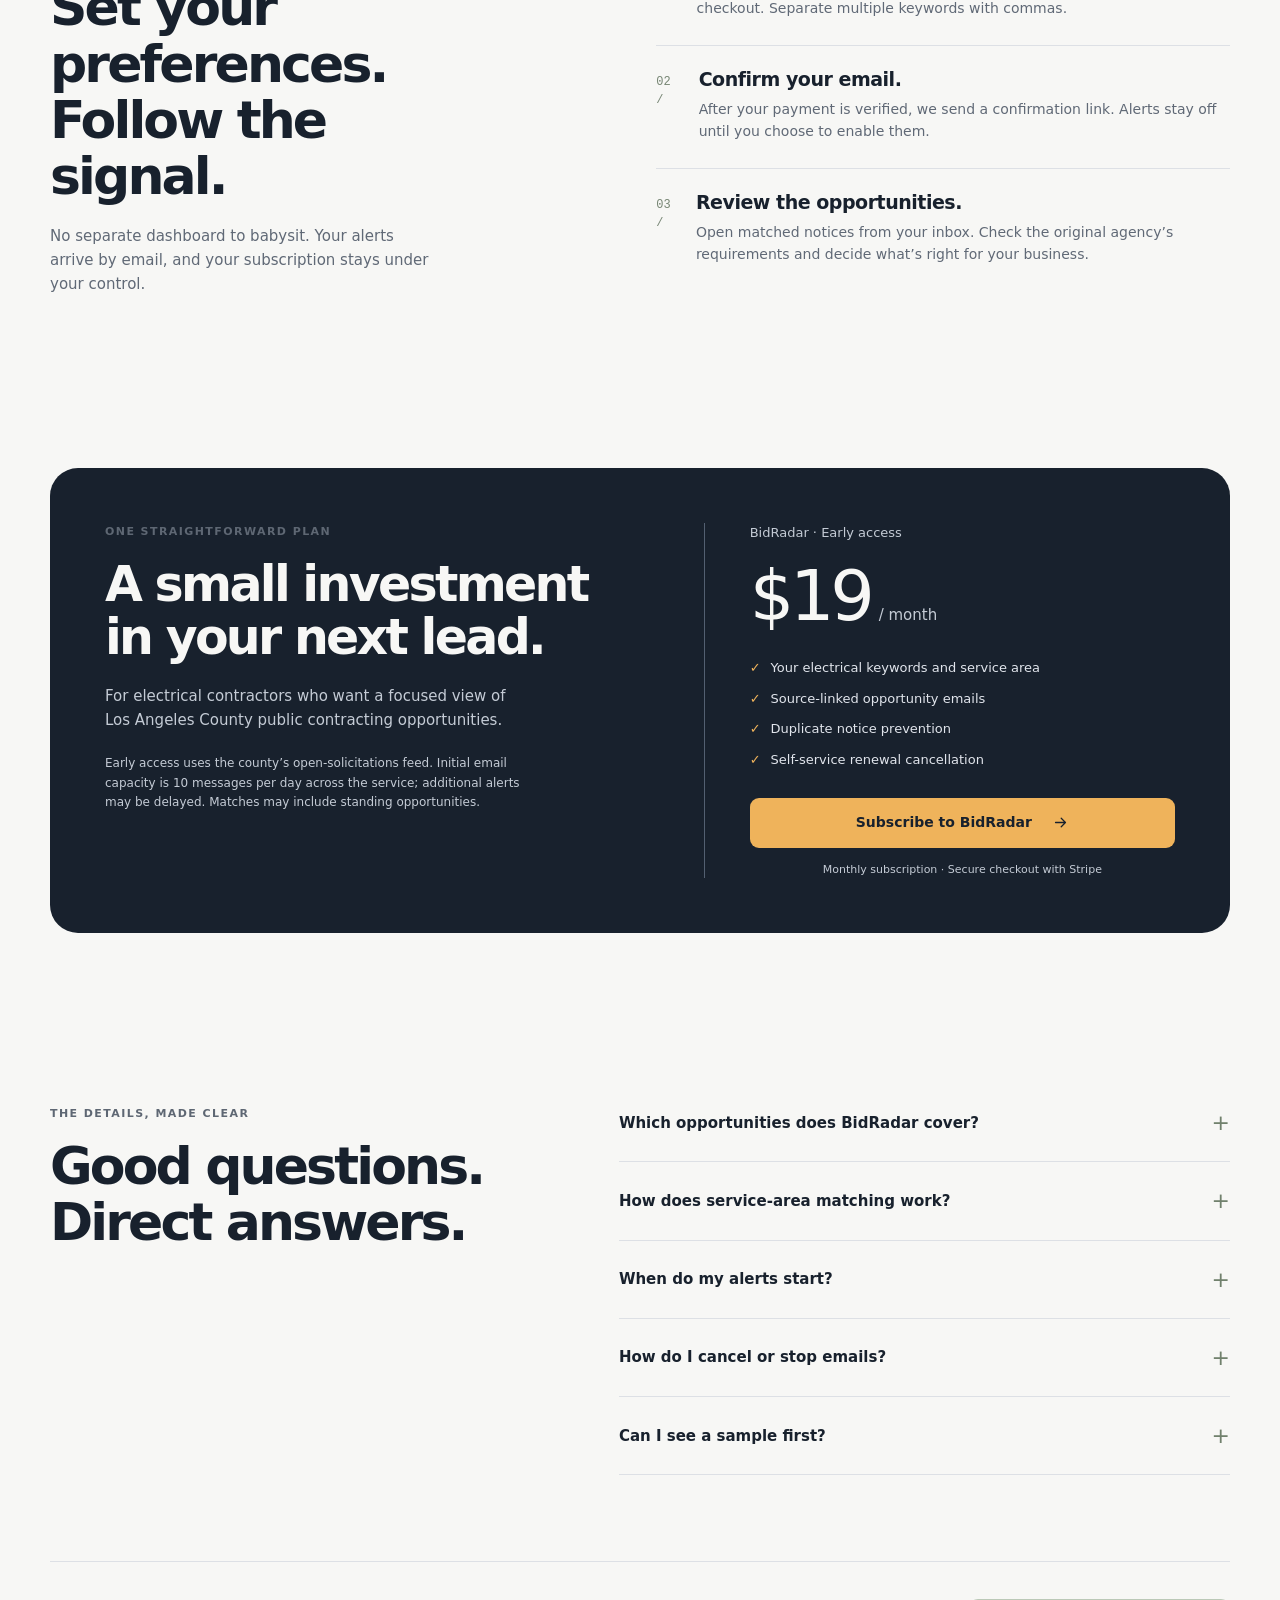
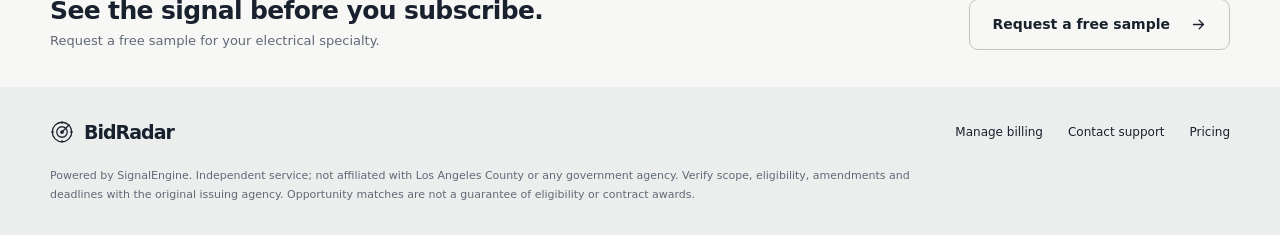
==== commit c3c9b396: "Add cinematic Los Angeles skyline background and replace green typography with warm neutrals" ====
--- a/index.html
+++ b/index.html
@@ -5,7 +5,14 @@
 <meta name="description" content="BidRadar helps electrical contractors find relevant Los Angeles County contracting opportunities. Source-linked email alerts for $19 per month.">
 <meta name="theme-color" content="#162b25"><title>BidRadar — Find the bids. Skip the noise.</title>
 <style>
-:root{--paper:#f7f8f2;--ink:#162b25;--muted:#5d6c63;--green:#c7f36d;--line:#dfe5da;--white:#fff;--radius:20px}*{box-sizing:border-box}html{scroll-behavior:smooth;scroll-padding-top:90px}body{margin:0;background:var(--paper);color:var(--ink);font:16px/1.6 system-ui,-apple-system,BlinkMacSystemFont,"Segoe UI",sans-serif}a{color:inherit;text-decoration:none}button,a,summary{-webkit-tap-highlight-color:transparent}a:focus-visible,summary:focus-visible{outline:3px solid #357b51;outline-offset:5px}svg{display:block}h1,h2,h3,p{margin:0}h1,h2,h3{line-height:1.08;letter-spacing:-.055em}h2{font-size:clamp(32px,4.4vw,52px)}h3{font-size:22px;letter-spacing:-.025em}p{color:var(--muted)}.wrap{width:min(1180px,calc(100% - 64px));margin:auto}.skip{position:absolute;top:-80px;left:20px;background:var(--green);padding:12px;z-index:10}.skip:focus{top:10px}.nav{height:88px;display:flex;align-items:center;justify-content:space-between;gap:24px;border-bottom:1px solid var(--line)}.logo{font-size:25px;font-weight:780;letter-spacing:-1px;display:flex;gap:10px;align-items:center}.logo svg{width:32px;height:32px}.nav-links{display:flex;gap:28px;align-items:center;font-size:14px;font-weight:550}.nav-links a:hover,.text-link:hover{text-decoration:underline;text-underline-offset:5px}.button{display:inline-flex;justify-content:center;align-items:center;gap:20px;padding:15px 22px;border-radius:9px;background:var(--ink);color:white;font-size:14px;font-weight:650;line-height:1.4;transition:background .2s,transform .2s}.button:hover{background:#2d493c;transform:translateY(-2px)}.button.lime{background:var(--green);color:var(--ink)}.button.lime:hover{background:#d6fc8b}.button svg{width:17px;height:17px}.nav .button{padding:11px 17px}.eyebrow{font-size:11px;letter-spacing:.13em;text-transform:uppercase;font-weight:720;display:flex;align-items:center;gap:9px}.dot{width:7px;height:7px;background:#4a895b;border-radius:50%;flex:none}.hero{display:grid;grid-template-columns:1.03fr 1fr;gap:64px;align-items:center;padding:76px 0 72px}.hero h1{font-size:clamp(49px,5.8vw,78px);line-height:1.01;margin:25px 0;letter-spacing:-.067em;font-weight:720}.hero h1 span{color:#658463}.hero-copy>p{max-width:460px;font-size:17px;line-height:1.75}.hero-actions{display:flex;align-items:center;gap:24px;flex-wrap:wrap;margin:30px 0 17px}.text-link{font-size:14px;font-weight:600}.fine{font-size:12px}.hero-art{position:relative;background:var(--ink);border-radius:28px;min-height:488px;padding:27px;overflow:hidden;color:white;box-shadow:0 24px 50px -35px #162b2580}.art-top{position:relative;z-index:1;display:flex;justify-content:space-between;font-size:10px;letter-spacing:.12em;text-transform:uppercase;color:#c0d1c4}.art-top span:last-child{border:1px solid #657868;border-radius:20px;padding:2px 8px;letter-spacing:.04em}.radar{width:360px;height:360px;position:absolute;right:-28px;top:16px;color:#8dc370;opacity:.55}.radar .sweep{transform-origin:180px 180px;animation:sweep 30s linear infinite}.signal{position:relative;z-index:1;margin-top:103px;max-width:340px}.signal-label{font-size:11px;color:var(--green);letter-spacing:.12em;text-transform:uppercase;margin-bottom:13px}.signal h3{font-size:32px;line-height:1.15;font-weight:580;letter-spacing:-.04em}.signal p{color:#afc5b6;font-size:13px;margin-top:12px;max-width:260px}.sample{position:relative;z-index:2;margin:27px 0 0;background:#fbfff7;color:var(--ink);border-radius:12px;padding:20px;box-shadow:0 8px 30px #0002}.sample-head{display:flex;justify-content:space-between;gap:10px;align-items:center}.chip{background:#edf5e5;color:#46633e;border-radius:5px;font-size:10px;padding:4px 7px;font-weight:650}.sample h4{margin:12px 0 6px;font-size:16px;line-height:1.35;letter-spacing:-.02em}.sample p{font-size:12px}.sample-bottom{display:flex;align-items:center;justify-content:space-between;border-top:1px solid #e4eadf;padding-top:12px;margin-top:14px;font-size:11px;font-weight:550}.sample-bottom svg{width:15px;height:15px}.trust{display:flex;align-items:center;justify-content:space-between;gap:24px;border-top:1px solid var(--line);border-bottom:1px solid var(--line);padding:22px 0;font-size:12px;color:#607064}.trust strong{font-size:13px;color:var(--ink);font-weight:600}.trust div{display:flex;align-items:center;gap:10px}.trust svg{width:18px;height:18px}.section{padding:86px 0}.section-head{display:flex;justify-content:space-between;align-items:end;gap:50px;margin-bottom:35px}.section-head h2{max-width:570px;margin-top:15px}.section-head>p{font-size:15px;max-width:310px}.features{display:grid;grid-template-columns:repeat(3,1fr);gap:20px}.feature{background:#fff;border:1px solid var(--line);border-radius:var(--radius);padding:30px;min-height:250px}.feature-icon{width:42px;height:42px;border-radius:10px;background:#edf4e5;display:grid;place-items:center;margin-bottom:26px}.feature-icon svg{width:21px;height:21px}.feature h3{font-size:20px;margin-bottom:13px}.feature p{font-size:14px}.how{display:grid;grid-template-columns:.9fr 1fr;gap:90px;border-top:1px solid var(--line);padding-top:70px}.how h2{margin:16px 0 20px;max-width:450px}.how-intro p{max-width:390px;font-size:15px}.steps{list-style:none;padding:0;margin:0}.step{display:flex;gap:22px;padding:0 0 26px;margin-bottom:23px;border-bottom:1px solid var(--line)}.step:last-child{border:0;margin:0;padding:0}.step-number{font:12px/1.5 ui-monospace,monospace;color:#778674;padding-top:4px}.step h3{font-size:19px;margin-bottom:8px}.step p{font-size:14px}.pricing-shell{background:var(--ink);border-radius:28px;color:var(--paper);display:grid;grid-template-columns:1fr .9fr;gap:75px;padding:55px}.pricing-shell .eyebrow{color:var(--green)}.pricing-shell h2{font-size:clamp(35px,4vw,49px);margin:18px 0 20px}.pricing-shell p{color:#b3c5b9;font-size:15px;max-width:420px}.price-box{padding-left:45px;border-left:1px solid #526459}.plan-label{font-size:13px;color:#c2d2c7}.price{font-size:70px;letter-spacing:-.06em;line-height:1.2;margin:10px 0}.price span{font-size:15px;letter-spacing:0;color:#b9cabe;margin-left:8px}.benefits{list-style:none;padding:0;margin:20px 0 27px;font-size:13px;color:#dce8dc}.benefits li{display:flex;gap:10px;margin:10px 0}.benefits li:before{content:'✓';color:var(--green)}.price-box .button{width:100%}.price-box .fine{font-size:11px;text-align:center;margin:13px 0 0;max-width:none}.capacity{font-size:12px!important;margin-top:22px!important;line-height:1.6}.faq{display:grid;grid-template-columns:.8fr 1fr;gap:80px}.faq h2{margin-top:15px}.questions details{border-bottom:1px solid var(--line);padding:21px 0}.questions details:first-child{padding-top:0}.questions summary{font-size:15px;font-weight:620;cursor:pointer;list-style:none;display:flex;align-items:center;justify-content:space-between;gap:20px}.questions summary::-webkit-details-marker{display:none}.questions summary:after{content:'+';font-size:22px;font-weight:350;color:#71816d}.questions details[open] summary:after{content:'−'}.questions p{font-size:14px;padding-top:13px;max-width:540px}.questions p a{text-decoration:underline;text-underline-offset:3px}.bottom-cta{border-top:1px solid var(--line);padding:35px 0;display:flex;align-items:center;justify-content:space-between;gap:25px}.bottom-cta h3{font-size:25px}.bottom-cta p{font-size:13px;margin-top:7px}.bottom-cta .button{background:transparent;border:1px solid #bbc9b7;color:var(--ink)}footer{background:#ebeee5;padding:30px 0}.footer-top{display:flex;justify-content:space-between;align-items:center;gap:25px;margin-bottom:20px}.footer-links{display:flex;gap:25px;font-size:12px}.footer-note{font-size:11px;max-width:860px;line-height:1.7}.footer-brand{font-size:19px}.footer-brand svg{width:24px;height:24px}@keyframes sweep{to{transform:rotate(360deg)}}@media(prefers-reduced-motion:reduce){html{scroll-behavior:auto}.radar .sweep{animation:none}.button{transition:none}}@media(max-width:1000px){.hero{gap:30px}.hero h1{font-size:61px}.hero-art{min-height:460px;padding:23px}.pricing-shell{gap:35px;padding:40px}.how{gap:45px}.faq{gap:45px}.feature{padding:25px}}@media(max-width:760px){.wrap{width:calc(100% - 40px)}.nav{height:76px}.nav-links>a:not(.button){display:none}.logo{font-size:23px}.hero{grid-template-columns:1fr;padding:46px 0 40px;gap:38px}.hero h1{font-size:clamp(49px,12vw,70px)}.hero-copy>p{font-size:16px}.hero-actions{gap:22px}.hero-art{min-height:450px;max-width:520px;width:100%}.signal{margin-top:97px}.trust{flex-wrap:wrap;gap:14px 25px;padding:20px 0}.trust>span{width:100%}.trust strong{font-size:11px}.trust div{gap:6px}.trust svg{width:15px}.section{padding:56px 0}.section-head{display:block;margin-bottom:25px}.section-head>p{margin-top:20px;max-width:450px}.features{grid-template-columns:1fr;gap:13px}.feature{min-height:0;padding:25px}.feature-icon{margin-bottom:18px}.how{grid-template-columns:1fr;gap:32px;padding-top:45px}.pricing-shell{grid-template-columns:1fr;gap:30px;padding:30px;border-radius:20px}.price-box{border-left:0;border-top:1px solid #526459;padding:30px 0 0}.pricing-shell h2{font-size:39px}.faq{grid-template-columns:1fr;gap:30px}.bottom-cta{align-items:start;flex-direction:column}.footer-top{align-items:start;flex-direction:column;gap:20px}.footer-links{flex-wrap:wrap;gap:14px 20px}.hero-actions .button{padding:16px 21px}}@media(max-width:380px){.wrap{width:calc(100% - 32px)}.nav .button{font-size:12px;padding:10px 12px}.hero h1{font-size:48px}.hero-art{padding:20px}.sample{padding:17px}.trust div{width:100%}}
+:root{--paper:#f7f8f2;--ink:#162b25;--muted:#5d6c63;--green:#efb35b;--line:#dfe5da;--white:#fff;--radius:20px}*{box-sizing:border-box}html{scroll-behavior:smooth;scroll-padding-top:90px}body{margin:0;background:var(--paper);color:var(--ink);font:16px/1.6 system-ui,-apple-system,BlinkMacSystemFont,"Segoe UI",sans-serif}a{color:inherit;text-decoration:none}button,a,summary{-webkit-tap-highlight-color:transparent}a:focus-visible,summary:focus-visible{outline:3px solid #357b51;outline-offset:5px}svg{display:block}h1,h2,h3,p{margin:0}h1,h2,h3{line-height:1.08;letter-spacing:-.055em}h2{font-size:clamp(32px,4.4vw,52px)}h3{font-size:22px;letter-spacing:-.025em}p{color:var(--muted)}.wrap{width:min(1180px,calc(100% - 64px));margin:auto}.skip{position:absolute;top:-80px;left:20px;background:var(--green);padding:12px;z-index:10}.skip:focus{top:10px}.nav{height:88px;display:flex;align-items:center;justify-content:space-between;gap:24px;border-bottom:1px solid var(--line)}.logo{font-size:25px;font-weight:780;letter-spacing:-1px;display:flex;gap:10px;align-items:center}.logo svg{width:32px;height:32px}.nav-links{display:flex;gap:28px;align-items:center;font-size:14px;font-weight:550}.nav-links a:hover,.text-link:hover{text-decoration:underline;text-underline-offset:5px}.button{display:inline-flex;justify-content:center;align-items:center;gap:20px;padding:15px 22px;border-radius:9px;background:var(--ink);color:white;font-size:14px;font-weight:650;line-height:1.4;transition:background .2s,transform .2s}.button:hover{background:#2d493c;transform:translateY(-2px)}.button.lime{background:var(--green);color:var(--ink)}.button.lime:hover{background:#d6fc8b}.button svg{width:17px;height:17px}.nav .button{padding:11px 17px}.eyebrow{font-size:11px;letter-spacing:.13em;text-transform:uppercase;font-weight:720;display:flex;align-items:center;gap:9px}.dot{width:7px;height:7px;background:#4a895b;border-radius:50%;flex:none}.hero{display:grid;grid-template-columns:1.03fr 1fr;gap:64px;align-items:center;padding:76px 0 72px}.hero h1{font-size:clamp(49px,5.8vw,78px);line-height:1.01;margin:25px 0;letter-spacing:-.067em;font-weight:720}.hero h1 span{color:#658463}.hero-copy>p{max-width:460px;font-size:17px;line-height:1.75}.hero-actions{display:flex;align-items:center;gap:24px;flex-wrap:wrap;margin:30px 0 17px}.text-link{font-size:14px;font-weight:600}.fine{font-size:12px}.hero-art{position:relative;background:var(--ink);border-radius:28px;min-height:488px;padding:27px;overflow:hidden;color:white;box-shadow:0 24px 50px -35px #162b2580}.art-top{position:relative;z-index:1;display:flex;justify-content:space-between;font-size:10px;letter-spacing:.12em;text-transform:uppercase;color:#c0d1c4}.art-top span:last-child{border:1px solid #657868;border-radius:20px;padding:2px 8px;letter-spacing:.04em}.radar{width:360px;height:360px;position:absolute;right:-28px;top:16px;color:#8dc370;opacity:.55}.radar .sweep{transform-origin:180px 180px;animation:sweep 30s linear infinite}.signal{position:relative;z-index:1;margin-top:103px;max-width:340px}.signal-label{font-size:11px;color:var(--green);letter-spacing:.12em;text-transform:uppercase;margin-bottom:13px}.signal h3{font-size:32px;line-height:1.15;font-weight:580;letter-spacing:-.04em}.signal p{color:#afc5b6;font-size:13px;margin-top:12px;max-width:260px}.sample{position:relative;z-index:2;margin:27px 0 0;background:#fbfff7;color:var(--ink);border-radius:12px;padding:20px;box-shadow:0 8px 30px #0002}.sample-head{display:flex;justify-content:space-between;gap:10px;align-items:center}.chip{background:#edf5e5;color:#46633e;border-radius:5px;font-size:10px;padding:4px 7px;font-weight:650}.sample h4{margin:12px 0 6px;font-size:16px;line-height:1.35;letter-spacing:-.02em}.sample p{font-size:12px}.sample-bottom{display:flex;align-items:center;justify-content:space-between;border-top:1px solid #e4eadf;padding-top:12px;margin-top:14px;font-size:11px;font-weight:550}.sample-bottom svg{width:15px;height:15px}.trust{display:flex;align-items:center;justify-content:space-between;gap:24px;border-top:1px solid var(--line);border-bottom:1px solid var(--line);padding:22px 0;font-size:12px;color:#607064}.trust strong{font-size:13px;color:var(--ink);font-weight:600}.trust div{display:flex;align-items:center;gap:10px}.trust svg{width:18px;height:18px}.section{padding:86px 0}.section-head{display:flex;justify-content:space-between;align-items:end;gap:50px;margin-bottom:35px}.section-head h2{max-width:570px;margin-top:15px}.section-head>p{font-size:15px;max-width:310px}.features{display:grid;grid-template-columns:repeat(3,1fr);gap:20px}.feature{background:#fff;border:1px solid var(--line);border-radius:var(--radius);padding:30px;min-height:250px}.feature-icon{width:42px;height:42px;border-radius:10px;background:#edf4e5;display:grid;place-items:center;margin-bottom:26px}.feature-icon svg{width:21px;height:21px}.feature h3{font-size:20px;margin-bottom:13px}.feature p{font-size:14px}.how{display:grid;grid-template-columns:.9fr 1fr;gap:90px;border-top:1px solid var(--line);padding-top:70px}.how h2{margin:16px 0 20px;max-width:450px}.how-intro p{max-width:390px;font-size:15px}.steps{list-style:none;padding:0;margin:0}.step{display:flex;gap:22px;padding:0 0 26px;margin-bottom:23px;border-bottom:1px solid var(--line)}.step:last-child{border:0;margin:0;padding:0}.step-number{font:12px/1.5 ui-monospace,monospace;color:#778674;padding-top:4px}.step h3{font-size:19px;margin-bottom:8px}.step p{font-size:14px}.pricing-shell{background:var(--ink);border-radius:28px;color:var(--paper);display:grid;grid-template-columns:1fr .9fr;gap:75px;padding:55px}.pricing-shell .eyebrow{color:var(--green)}.pricing-shell h2{font-size:clamp(35px,4vw,49px);margin:18px 0 20px}.pricing-shell p{color:#b3c5b9;font-size:15px;max-width:420px}.price-box{padding-left:45px;border-left:1px solid #526459}.plan-label{font-size:13px;color:#c2d2c7}.price{font-size:70px;letter-spacing:-.06em;line-height:1.2;margin:10px 0}.price span{font-size:15px;letter-spacing:0;color:#b9cabe;margin-left:8px}.benefits{list-style:none;padding:0;margin:20px 0 27px;font-size:13px;color:#dce8dc}.benefits li{display:flex;gap:10px;margin:10px 0}.benefits li:before{content:'✓';color:var(--green)}.price-box .button{width:100%}.price-box .fine{font-size:11px;text-align:center;margin:13px 0 0;max-width:none}.capacity{font-size:12px!important;margin-top:22px!important;line-height:1.6}.faq{display:grid;grid-template-columns:.8fr 1fr;gap:80px}.faq h2{margin-top:15px}.questions details{border-bottom:1px solid var(--line);padding:21px 0}.questions details:first-child{padding-top:0}.questions summary{font-size:15px;font-weight:620;cursor:pointer;list-style:none;display:flex;align-items:center;justify-content:space-between;gap:20px}.questions summary::-webkit-details-marker{display:none}.questions summary:after{content:'+';font-size:22px;font-weight:350;color:#71816d}.questions details[open] summary:after{content:'−'}.questions p{font-size:14px;padding-top:13px;max-width:540px}.questions p a{text-decoration:underline;text-underline-offset:3px}.bottom-cta{border-top:1px solid var(--line);padding:35px 0;display:flex;align-items:center;justify-content:space-between;gap:25px}.bottom-cta h3{font-size:25px}.bottom-cta p{font-size:13px;margin-top:7px}.bottom-cta .button{background:transparent;border:1px solid #bbc9b7;color:var(--ink)}footer{background:#ebeee5;padding:30px 0}.footer-top{display:flex;justify-content:space-between;align-items:center;gap:25px;margin-bottom:20px}.footer-links{display:flex;gap:25px;font-size:12px}.footer-note{font-size:11px;max-width:860px;line-height:1.7}.footer-brand{font-size:19px}.footer-brand svg{width:24px;height:24px}@keyframes sweep{to{transform:rotate(360deg)}}@media(prefers-reduced-motion:reduce){html{scroll-behavior:auto}.radar .sweep{animation:none}.button{transition:none}}@media(max-width:1000px){.hero{gap:30px}.hero h1{font-size:61px}.hero-art{min-height:460px;padding:23px}.pricing-shell{gap:35px;padding:40px}.how{gap:45px}.faq{gap:45px}.feature{padding:25px}}@media(max-width:760px){.wrap{width:calc(100% - 40px)}.nav{height:76px}.nav-links>a:not(.button){display:none}.logo{font-size:23px}.hero{grid-template-columns:1fr;padding:46px 0 40px;gap:38px}.hero h1{font-size:clamp(49px,12vw,70px)}.hero-copy>p{font-size:16px}.hero-actions{gap:22px}.hero-art{min-height:450px;max-width:520px;width:100%}.signal{margin-top:97px}.trust{flex-wrap:wrap;gap:14px 25px;padding:20px 0}.trust>span{width:100%}.trust strong{font-size:11px}.trust div{gap:6px}.trust svg{width:15px}.section{padding:56px 0}.section-head{display:block;margin-bottom:25px}.section-head>p{margin-top:20px;max-width:450px}.features{grid-template-columns:1fr;gap:13px}.feature{min-height:0;padding:25px}.feature-icon{margin-bottom:18px}.how{grid-template-columns:1fr;gap:32px;padding-top:45px}.pricing-shell{grid-template-columns:1fr;gap:30px;padding:30px;border-radius:20px}.price-box{border-left:0;border-top:1px solid #526459;padding:30px 0 0}.pricing-shell h2{font-size:39px}.faq{grid-template-columns:1fr;gap:30px}.bottom-cta{align-items:start;flex-direction:column}.footer-top{align-items:start;flex-direction:column;gap:20px}.footer-links{flex-wrap:wrap;gap:14px 20px}.hero-actions .button{padding:16px 21px}}@media(max-width:380px){.wrap{width:calc(100% - 32px)}.nav .button{font-size:12px;padding:10px 12px}.hero h1{font-size:48px}.hero-art{padding:20px}.sample{padding:17px}.trust div{width:100%}}
+
+/* Skyline artwork and warm neutral palette. */
+:root{--paper:#f7f7f5;--ink:#18212d;--muted:#606976;--green:#efb35b;--line:#dde0e5}
+body{overflow-x:hidden}header.wrap{position:relative;z-index:2;color:#fff}header.wrap:before{content:"";position:absolute;z-index:-1;inset:0 calc((1180px - 100vw)/2);background:#101c2b}.nav{border-color:#ffffff24}.nav .button{background:#efb35b;color:#17212d}.hero{position:relative;isolation:isolate;color:white;padding:68px 0 76px;min-height:650px}.hero:before{content:"";position:absolute;z-index:-1;top:0;bottom:0;left:50%;width:100vw;transform:translateX(-50%);background:linear-gradient(90deg,rgba(9,20,35,.90) 0%,rgba(9,20,35,.63) 42%,rgba(9,20,35,.12) 100%),url("assets/los-angeles-skyline.webp") center 60%/cover no-repeat}.hero h1 span{color:#efb35b}.hero-copy>p{color:#e0e5ed}.hero .eyebrow{color:#e8edf4}.dot{background:#efb35b}.hero .button{background:#efb35b;color:#18212d}.hero .text-link{color:white}.hero .fine{color:#ccd6e3}.hero-art{background:rgba(12,23,37,.42);border:1px solid #ffffff36;box-shadow:0 22px 50px #0003;backdrop-filter:blur(3px)}.radar{color:#efb35b;opacity:.3}.art-top{color:#dae2ed}.art-top span:last-child{border-color:#ffffff40}.signal p{color:#d2dce8}.signal-label{color:#efb35b}.hero .sample{background:#fffffff2}.hero .sample .fine,.hero .sample p{color:#646d78}.chip{background:#f6ebd9;color:#79521e}.sample-bottom{border-color:#e2e5e8}.feature-icon{background:#f4ecdd}.trust{position:relative;background:var(--paper)}.pricing-shell{background:#18212d}.pricing-shell p{color:#c4cbd5}.pricing-shell .eyebrow{color:#efb35b}.button:hover{background:#303f51}.button.lime:hover,.hero .button:hover,.nav .button:hover{background:#f5c47c}.price-box{border-color:#536071}.plan-label,.price span{color:#c4cbd5}.benefits{color:#e1e5ec}.footer-note{color:#606976}footer{background:#eceeed}.skyline-note{position:absolute;bottom:16px;left:0;font-size:9px;color:#ffffff8c;letter-spacing:.04em}.section .eyebrow{color:#5e6773}
+@media(max-width:1244px){header.wrap:before{left:-32px;right:-32px}}
+@media(max-width:760px){header.wrap:before{left:-20px;right:-20px}.hero{padding:44px 0 50px;gap:35px}.hero:before{background:linear-gradient(180deg,rgba(9,20,35,.66),rgba(9,20,35,.78)),url("assets/los-angeles-skyline.webp") 66% center/cover no-repeat}.hero-art{background:rgba(12,23,37,.43)}.price-box{border-top-color:#536071}.skyline-note{font-size:8px;bottom:13px}}
+
 </style>
 </head>
 <body>
@@ -14,7 +21,7 @@
 <header class="wrap"><nav class="nav" aria-label="Main navigation"><a class="logo" href="#" aria-label="BidRadar home"><svg aria-hidden="true"><use href="#mark"/></svg>BidRadar</a><div class="nav-links"><a href="#how-it-works">How it works</a><a href="#pricing">Pricing</a><a href="https://billing.stripe.com/p/login/bJe7sN6Gvein0vk8ts7N600">Manage billing</a><a class="button" href="https://buy.stripe.com/bJe7sN6Gvein0vk8ts7N600">Get started <svg aria-hidden="true"><use href="#arrow"/></svg></a></div></nav></header>
 <main id="main" class="wrap">
 <section class="hero" aria-labelledby="hero-title"><div class="hero-copy"><div class="eyebrow"><span class="dot"></span>Built for LA County electrical contractors</div><h1 id="hero-title">Find the bids.<br><span>Skip the noise.</span></h1><p>Your next opportunity shouldn’t get buried in a government listings page. BidRadar finds keyword matches and brings the original notices to your inbox.</p><div class="hero-actions"><a class="button" href="https://buy.stripe.com/bJe7sN6Gvein0vk8ts7N600">Start with BidRadar <svg aria-hidden="true"><use href="#arrow"/></svg></a><a class="text-link" href="#how-it-works">See how it works ↗</a></div><p class="fine">$19 / month · Cancel renewal through your billing portal</p></div>
-<div class="hero-art"><div class="art-top"><span>Opportunity intelligence</span><span>LA County</span></div><svg class="radar" viewBox="0 0 360 360" aria-hidden="true"><defs><linearGradient id="fade" x1="0" y1="0" x2="1" y2="1"><stop stop-color="#c7f36d" stop-opacity=".55"/><stop offset="1" stop-color="#c7f36d" stop-opacity="0"/></linearGradient></defs><g fill="none" stroke="currentColor" stroke-width=".8"><circle cx="180" cy="180" r="150"/><circle cx="180" cy="180" r="112"/><circle cx="180" cy="180" r="74"/><circle cx="180" cy="180" r="36"/><path d="M180 17v326M17 180h326"/></g><g class="sweep"><path d="M180 180 180 30a150 150 0 0 1 130 75Z" fill="url(#fade)"/><path d="M180 180V30" stroke="#c7f36d" stroke-width="1.5"/></g><circle cx="241" cy="97" r="4" fill="#c7f36d"/><circle cx="108" cy="140" r="3" fill="#c7f36d"/><circle cx="276" cy="210" r="3" fill="#c7f36d"/></svg><div class="signal"><div class="signal-label">Less searching. More signal.</div><h3>A clearer view of<br>your next opportunity.</h3><p>Relevant keywords. Original sources.<br>Delivered by email.</p></div><div class="sample" aria-label="Illustrative alert example, not a live opportunity"><div class="sample-head"><span class="chip">ELECTRICAL &amp; LIGHTING</span><span class="fine">Illustrative example</span></div><h4>Lighting &amp; electrical upgrades</h4><p>An opportunity matched to your keywords.</p><div class="sample-bottom"><span>Original notice included</span><svg aria-hidden="true"><use href="#source"/></svg></div></div></div></section>
+<div class="hero-art"><div class="art-top"><span>Opportunity intelligence</span><span>LA County</span></div><svg class="radar" viewBox="0 0 360 360" aria-hidden="true"><defs><linearGradient id="fade" x1="0" y1="0" x2="1" y2="1"><stop stop-color="#efb35b" stop-opacity=".55"/><stop offset="1" stop-color="#efb35b" stop-opacity="0"/></linearGradient></defs><g fill="none" stroke="currentColor" stroke-width=".8"><circle cx="180" cy="180" r="150"/><circle cx="180" cy="180" r="112"/><circle cx="180" cy="180" r="74"/><circle cx="180" cy="180" r="36"/><path d="M180 17v326M17 180h326"/></g><g class="sweep"><path d="M180 180 180 30a150 150 0 0 1 130 75Z" fill="url(#fade)"/><path d="M180 180V30" stroke="#efb35b" stroke-width="1.5"/></g><circle cx="241" cy="97" r="4" fill="#efb35b"/><circle cx="108" cy="140" r="3" fill="#efb35b"/><circle cx="276" cy="210" r="3" fill="#efb35b"/></svg><div class="signal"><div class="signal-label">Less searching. More signal.</div><h3>A clearer view of<br>your next opportunity.</h3><p>Relevant keywords. Original sources.<br>Delivered by email.</p></div><div class="sample" aria-label="Illustrative alert example, not a live opportunity"><div class="sample-head"><span class="chip">ELECTRICAL &amp; LIGHTING</span><span class="fine">Illustrative example</span></div><h4>Lighting &amp; electrical upgrades</h4><p>An opportunity matched to your keywords.</p><div class="sample-bottom"><span>Original notice included</span><svg aria-hidden="true"><use href="#source"/></svg></div></div></div><span class="skyline-note">Los Angeles-inspired skyline artwork</span></section>
 <div class="trust"><span>A direct path from notice to opportunity</span><div><svg aria-hidden="true"><use href="#source"/></svg><strong>Official county feed</strong></div><div><svg aria-hidden="true"><use href="#mail"/></svg><strong>Email alerts</strong></div><div><svg aria-hidden="true"><use href="#shield"/></svg><strong>Stripe checkout</strong></div></div>
 <section class="section" aria-labelledby="features-title"><div class="section-head"><div><div class="eyebrow">Focus on the work that fits</div><h2 id="features-title">Your time belongs<br>on the job.</h2></div><p>A focused way to discover public contracting notices, without checking the same listings over and over.</p></div><div class="features"><article class="feature"><div class="feature-icon"><svg aria-hidden="true"><use href="#filter"/></svg></div><h3>Match your specialty.</h3><p>Choose the electrical keywords that matter to your business. We look for them in notice titles and descriptions.</p></article><article class="feature"><div class="feature-icon"><svg aria-hidden="true"><use href="#source"/></svg></div><h3>Go straight to the source.</h3><p>Every opportunity includes its original county notice. Review scope, eligibility, amendments and deadlines before you act.</p></article><article class="feature"><div class="feature-icon"><svg aria-hidden="true"><use href="#mail"/></svg></div><h3>Keep the inbox useful.</h3><p>Confirm your email to enable alerts. Previously delivered opportunities are tracked so the same notice isn’t repeatedly sent.</p></article></div></section>
 <section id="how-it-works" class="section how" aria-labelledby="how-title"><div class="how-intro"><div class="eyebrow">A simpler workflow</div><h2 id="how-title">Set your preferences.<br>Follow the signal.</h2><p>No separate dashboard to babysit. Your alerts arrive by email, and your subscription stays under your control.</p></div><ol class="steps"><li class="step"><span class="step-number">01 /</span><div><h3>Tell us what you’re looking for.</h3><p>Enter your business name, specialty keywords and service area at checkout. Separate multiple keywords with commas.</p></div></li><li class="step"><span class="step-number">02 /</span><div><h3>Confirm your email.</h3><p>After your payment is verified, we send a confirmation link. Alerts stay off until you choose to enable them.</p></div></li><li class="step"><span class="step-number">03 /</span><div><h3>Review the opportunities.</h3><p>Open matched notices from your inbox. Check the original agency’s requirements and decide what’s right for your business.</p></div></li></ol></section>
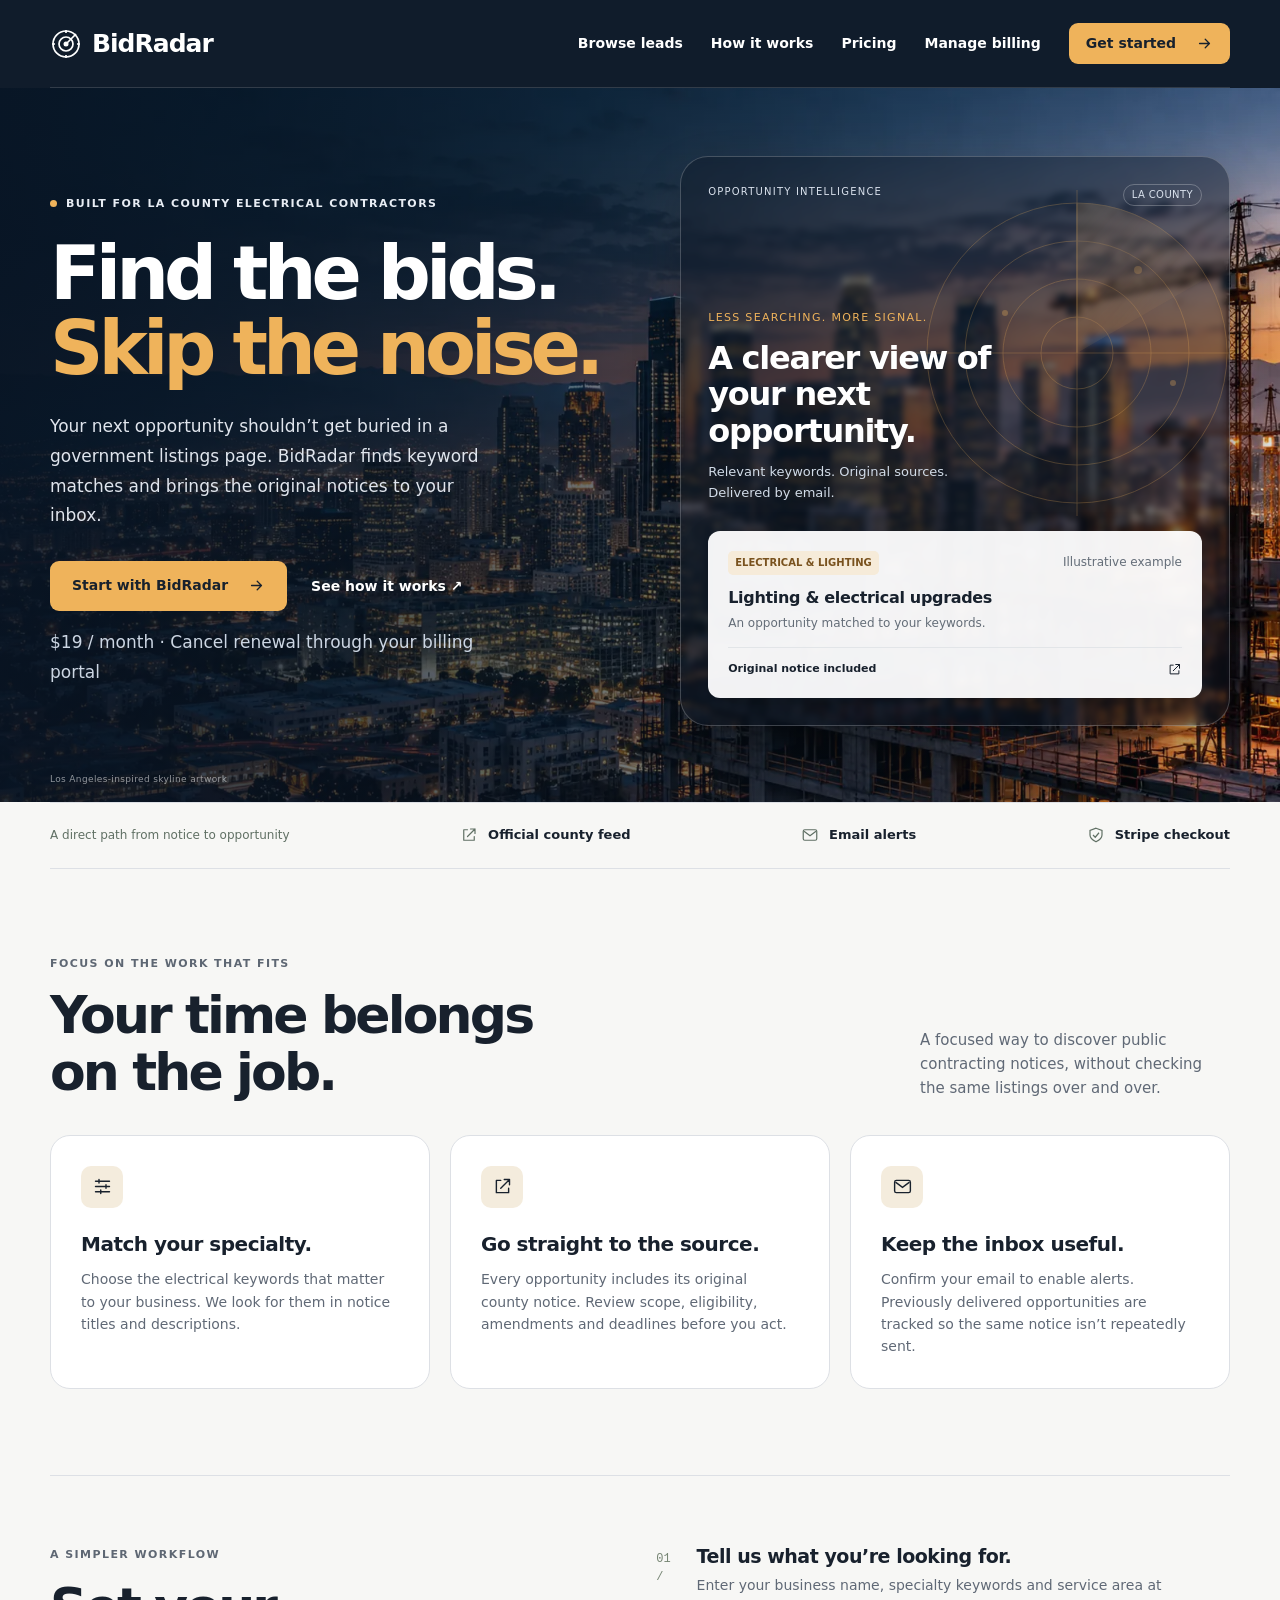
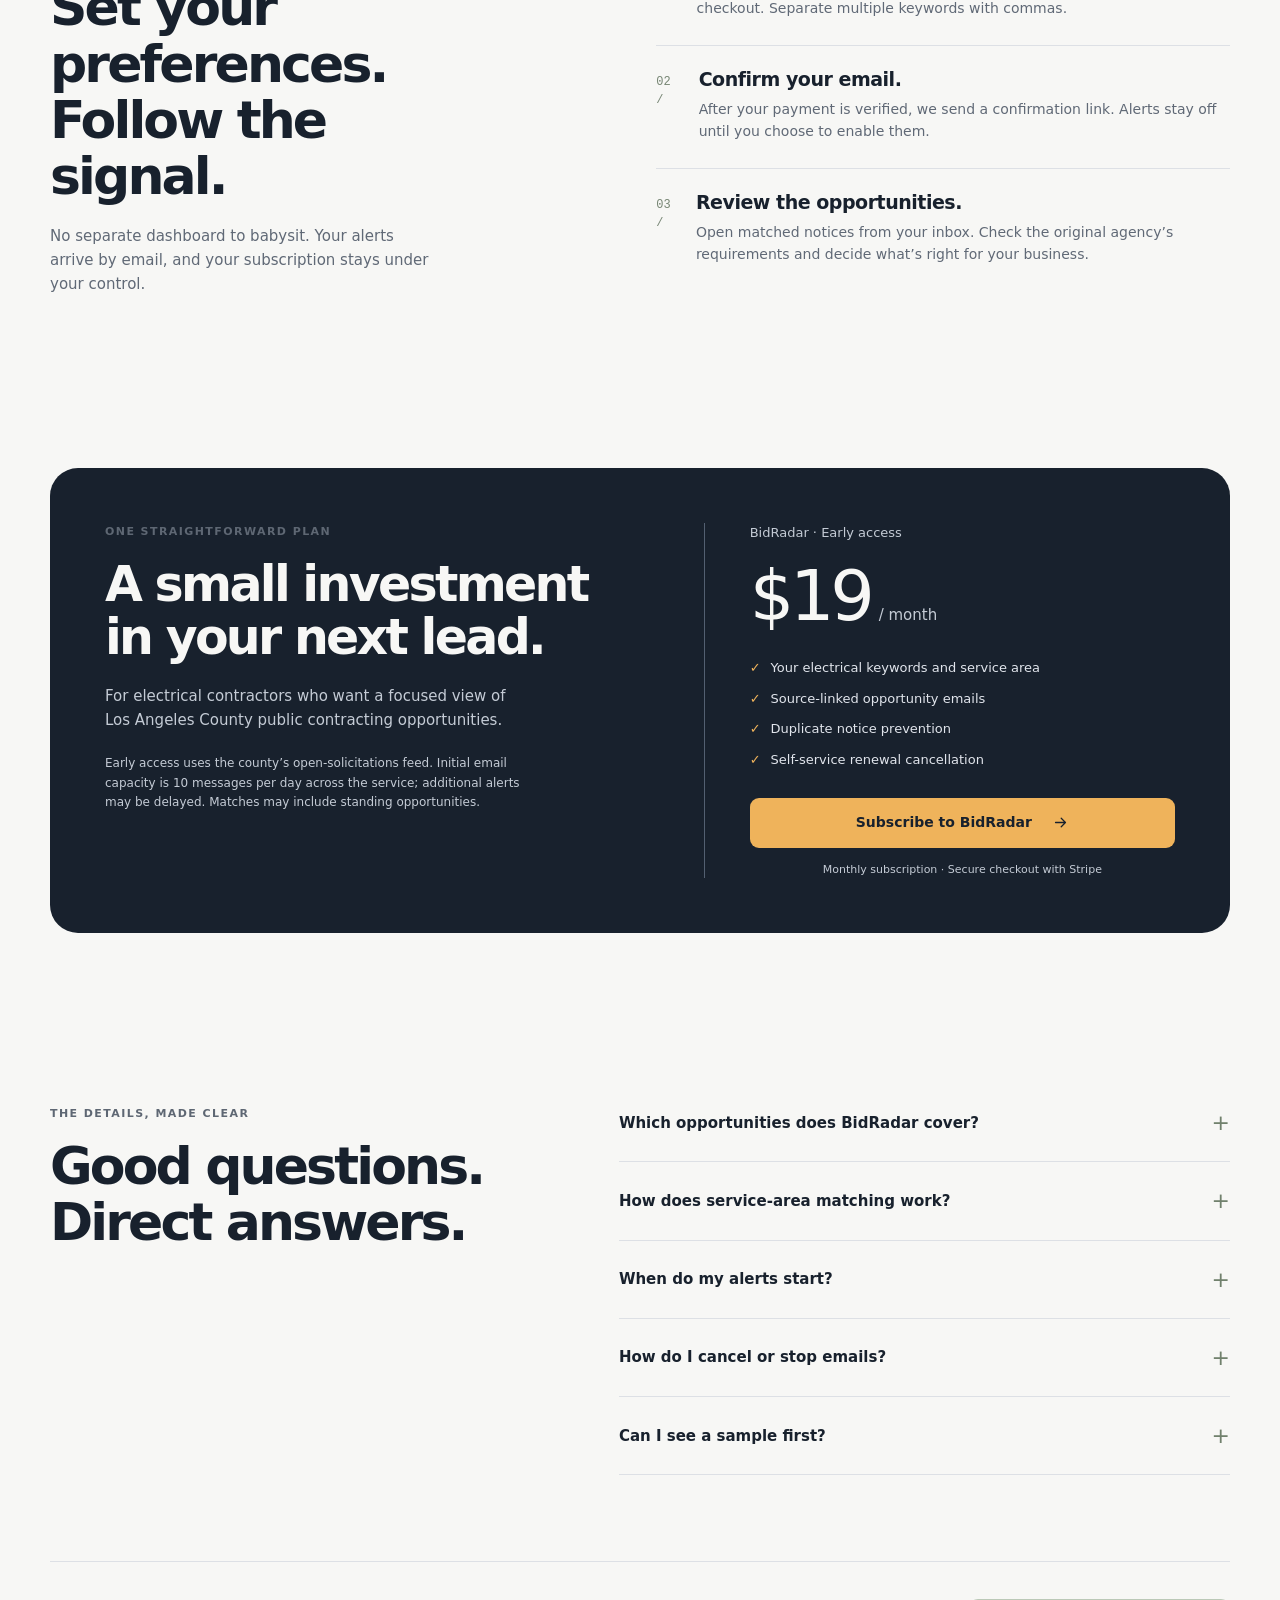
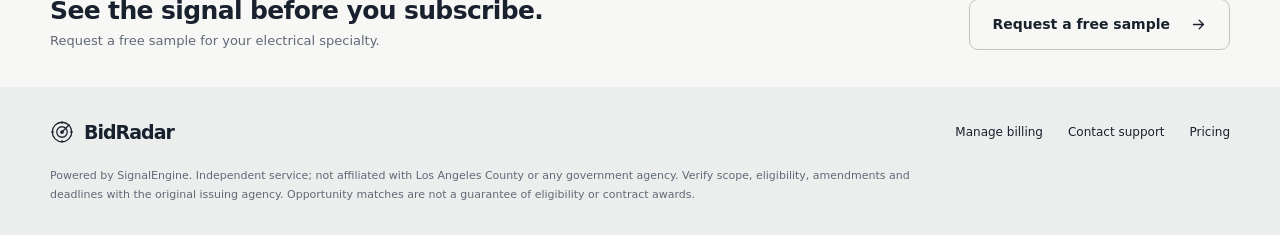
==== commit 8232614d: "Link live trade-organized opportunity browser" ====
--- a/index.html
+++ b/index.html
@@ -14,11 +14,19 @@
 @media(max-width:760px){header.wrap:before{left:-20px;right:-20px}.hero{padding:44px 0 50px;gap:35px}.hero:before{background:linear-gradient(180deg,rgba(9,20,35,.66),rgba(9,20,35,.78)),url("assets/los-angeles-skyline.webp") 66% center/cover no-repeat}.hero-art{background:rgba(12,23,37,.43)}.price-box{border-top-color:#536071}.skyline-note{font-size:8px;bottom:13px}}
 
 </style>
+
+<link rel="canonical" href="https://apdrafting.github.io/bidradar-site/">
+<meta property="og:type" content="website">
+<meta property="og:title" content="BidRadar — Electrical contracting opportunity alerts">
+<meta property="og:description" content="Find keyword-matched Los Angeles County notices, with original source links. $19/month.">
+<meta property="og:url" content="https://apdrafting.github.io/bidradar-site/">
+<meta property="og:image" content="https://apdrafting.github.io/bidradar-site/assets/los-angeles-skyline.webp">
+<meta name="twitter:card" content="summary_large_image">
 </head>
 <body>
 <svg xmlns="http://www.w3.org/2000/svg" style="display:none" aria-hidden="true"><symbol id="mark" viewBox="0 0 32 32"><circle cx="16" cy="16" r="13" fill="none" stroke="currentColor" stroke-width="1.7"/><circle cx="16" cy="16" r="7" fill="none" stroke="currentColor" stroke-width="1.7"/><path d="M16 16 26 6M16 2v3M2 16h3M16 27v3M27 16h3" fill="none" stroke="currentColor" stroke-width="1.7"/><circle cx="16" cy="16" r="2.5" fill="currentColor"/></symbol><symbol id="arrow" viewBox="0 0 24 24"><path d="M5 12h14m-6-6 6 6-6 6" fill="none" stroke="currentColor" stroke-width="1.8" stroke-linecap="round" stroke-linejoin="round"/></symbol><symbol id="filter" viewBox="0 0 24 24"><path d="M4 6h16M4 12h16M4 18h16M8 4v4M16 10v4M10 16v4" fill="none" stroke="currentColor" stroke-width="1.6" stroke-linecap="round"/></symbol><symbol id="source" viewBox="0 0 24 24"><path d="M14 4h6v6m0-6-10 10M10 5H5v14h14v-5" fill="none" stroke="currentColor" stroke-width="1.6" stroke-linecap="round" stroke-linejoin="round"/></symbol><symbol id="mail" viewBox="0 0 24 24"><rect x="3" y="5" width="18" height="14" rx="2" fill="none" stroke="currentColor" stroke-width="1.6"/><path d="m4 7 8 6 8-6" fill="none" stroke="currentColor" stroke-width="1.6"/></symbol><symbol id="shield" viewBox="0 0 24 24"><path d="m12 3 8 3v6c0 5-8 9-8 9s-8-4-8-9V6l8-3Z" fill="none" stroke="currentColor" stroke-width="1.6"/><path d="m8 12 3 3 5-6" fill="none" stroke="currentColor" stroke-width="1.6"/></symbol></svg>
 <a class="skip" href="#main">Skip to content</a>
-<header class="wrap"><nav class="nav" aria-label="Main navigation"><a class="logo" href="#" aria-label="BidRadar home"><svg aria-hidden="true"><use href="#mark"/></svg>BidRadar</a><div class="nav-links"><a href="#how-it-works">How it works</a><a href="#pricing">Pricing</a><a href="https://billing.stripe.com/p/login/bJe7sN6Gvein0vk8ts7N600">Manage billing</a><a class="button" href="https://buy.stripe.com/bJe7sN6Gvein0vk8ts7N600">Get started <svg aria-hidden="true"><use href="#arrow"/></svg></a></div></nav></header>
+<header class="wrap"><nav class="nav" aria-label="Main navigation"><a class="logo" href="#" aria-label="BidRadar home"><svg aria-hidden="true"><use href="#mark"/></svg>BidRadar</a><div class="nav-links"><a href="leads.html">Browse leads</a><a href="#how-it-works">How it works</a><a href="#pricing">Pricing</a><a href="https://billing.stripe.com/p/login/bJe7sN6Gvein0vk8ts7N600">Manage billing</a><a class="button" href="https://buy.stripe.com/bJe7sN6Gvein0vk8ts7N600">Get started <svg aria-hidden="true"><use href="#arrow"/></svg></a></div></nav></header>
 <main id="main" class="wrap">
 <section class="hero" aria-labelledby="hero-title"><div class="hero-copy"><div class="eyebrow"><span class="dot"></span>Built for LA County electrical contractors</div><h1 id="hero-title">Find the bids.<br><span>Skip the noise.</span></h1><p>Your next opportunity shouldn’t get buried in a government listings page. BidRadar finds keyword matches and brings the original notices to your inbox.</p><div class="hero-actions"><a class="button" href="https://buy.stripe.com/bJe7sN6Gvein0vk8ts7N600">Start with BidRadar <svg aria-hidden="true"><use href="#arrow"/></svg></a><a class="text-link" href="#how-it-works">See how it works ↗</a></div><p class="fine">$19 / month · Cancel renewal through your billing portal</p></div>
 <div class="hero-art"><div class="art-top"><span>Opportunity intelligence</span><span>LA County</span></div><svg class="radar" viewBox="0 0 360 360" aria-hidden="true"><defs><linearGradient id="fade" x1="0" y1="0" x2="1" y2="1"><stop stop-color="#efb35b" stop-opacity=".55"/><stop offset="1" stop-color="#efb35b" stop-opacity="0"/></linearGradient></defs><g fill="none" stroke="currentColor" stroke-width=".8"><circle cx="180" cy="180" r="150"/><circle cx="180" cy="180" r="112"/><circle cx="180" cy="180" r="74"/><circle cx="180" cy="180" r="36"/><path d="M180 17v326M17 180h326"/></g><g class="sweep"><path d="M180 180 180 30a150 150 0 0 1 130 75Z" fill="url(#fade)"/><path d="M180 180V30" stroke="#efb35b" stroke-width="1.5"/></g><circle cx="241" cy="97" r="4" fill="#efb35b"/><circle cx="108" cy="140" r="3" fill="#efb35b"/><circle cx="276" cy="210" r="3" fill="#efb35b"/></svg><div class="signal"><div class="signal-label">Less searching. More signal.</div><h3>A clearer view of<br>your next opportunity.</h3><p>Relevant keywords. Original sources.<br>Delivered by email.</p></div><div class="sample" aria-label="Illustrative alert example, not a live opportunity"><div class="sample-head"><span class="chip">ELECTRICAL &amp; LIGHTING</span><span class="fine">Illustrative example</span></div><h4>Lighting &amp; electrical upgrades</h4><p>An opportunity matched to your keywords.</p><div class="sample-bottom"><span>Original notice included</span><svg aria-hidden="true"><use href="#source"/></svg></div></div></div><span class="skyline-note">Los Angeles-inspired skyline artwork</span></section>
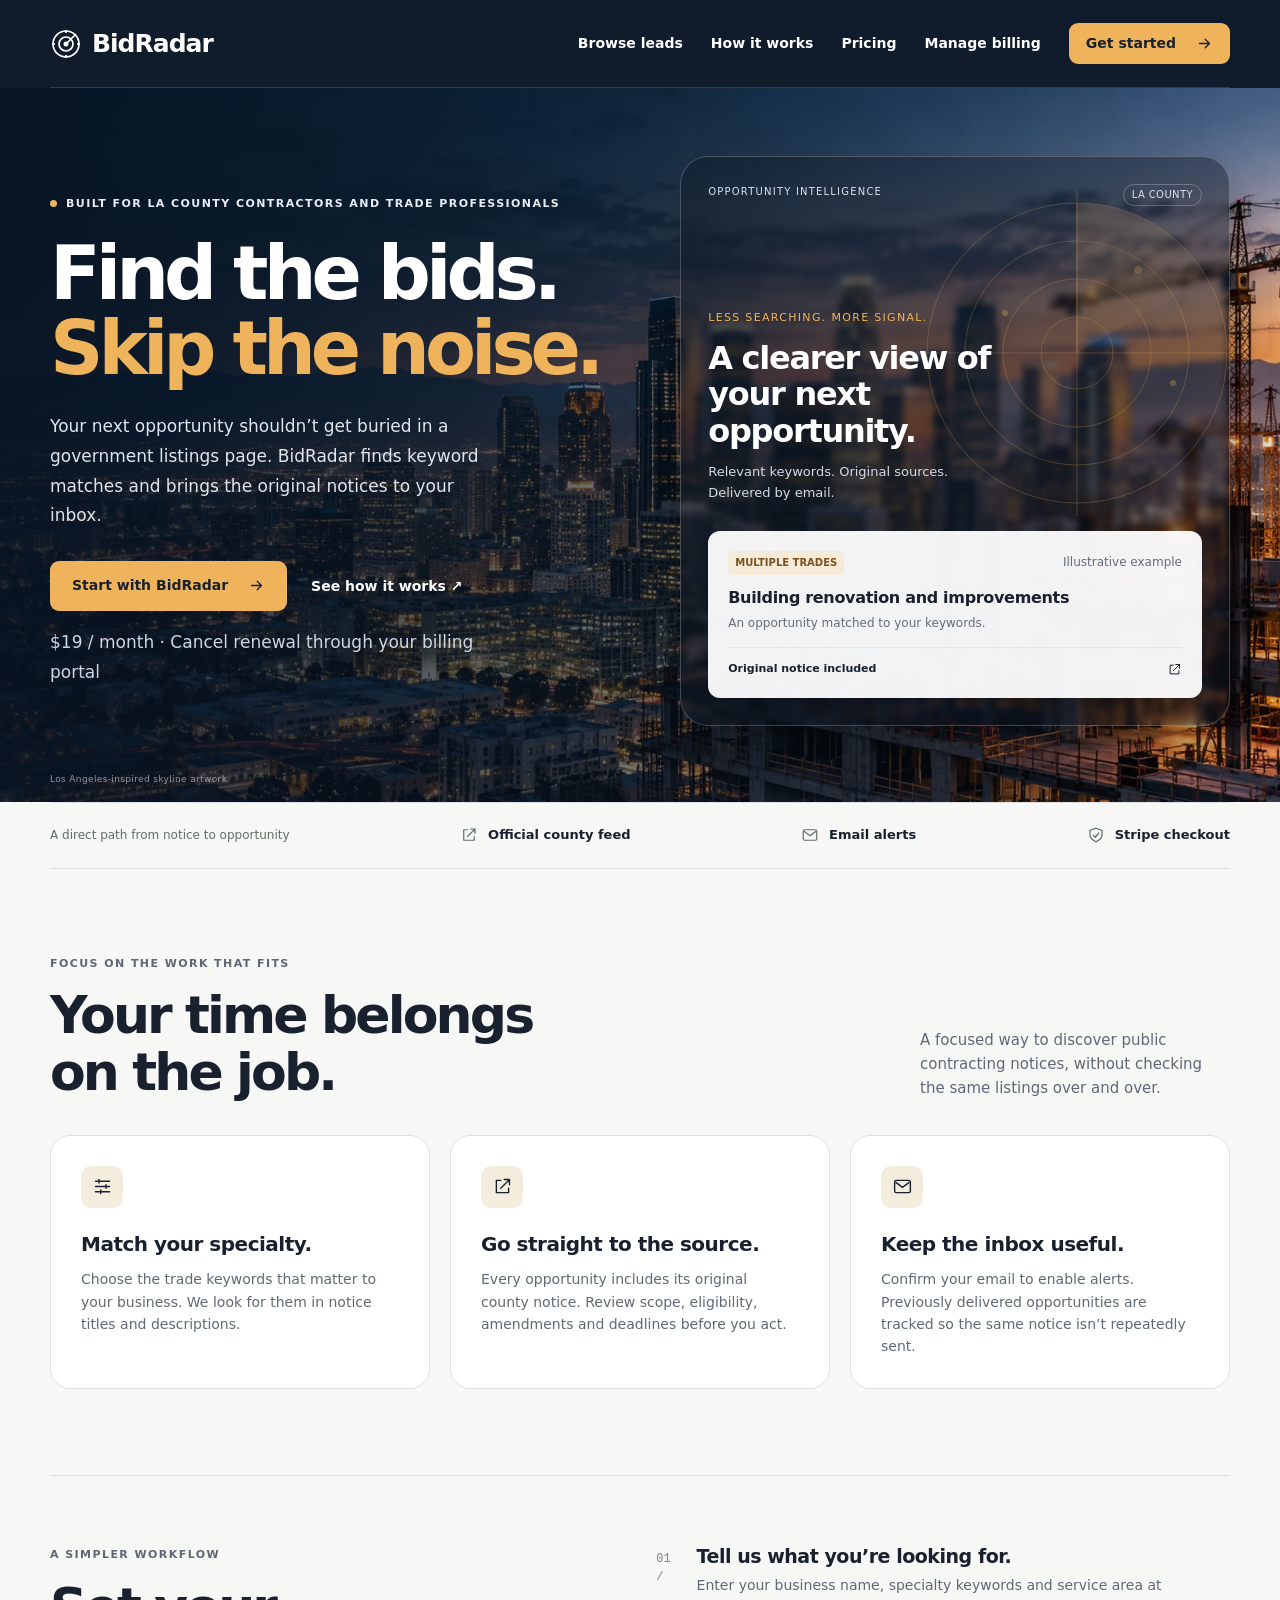
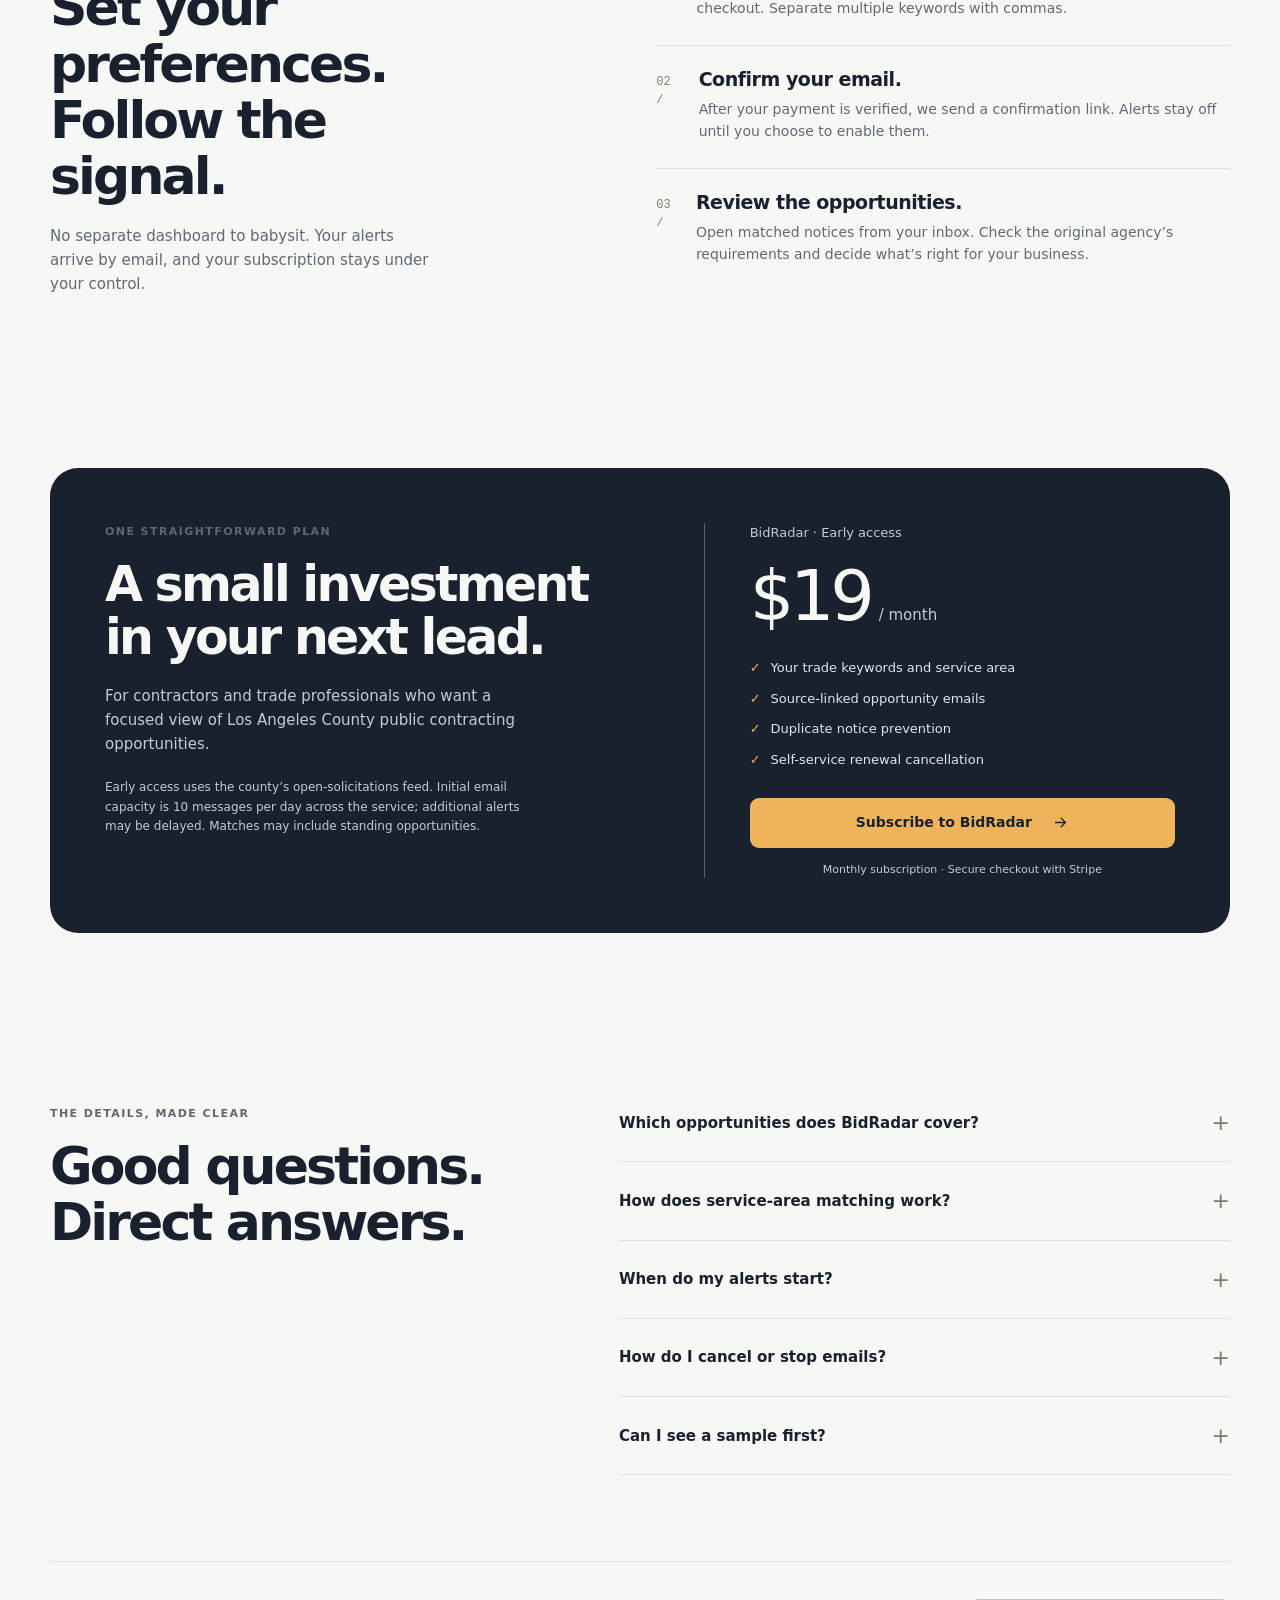
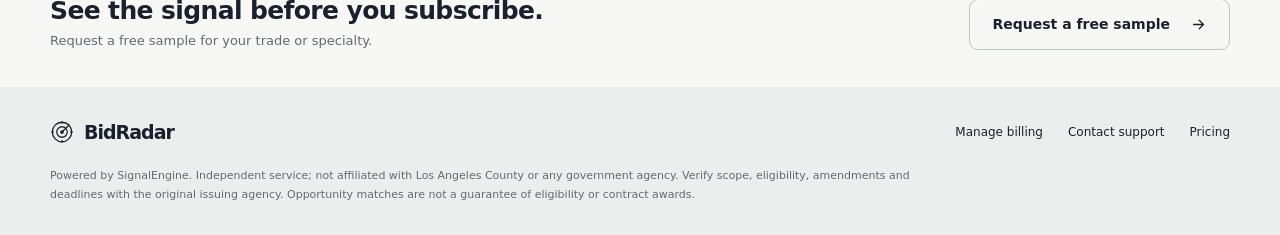
==== commit 9a2b1bcd: "Generalize all legacy homepage metadata, features and examples to multiple trades" ====
--- a/index.html
+++ b/index.html
@@ -2,7 +2,7 @@
 <html lang="en">
 <head>
 <meta charset="utf-8"><meta name="viewport" content="width=device-width,initial-scale=1">
-<meta name="description" content="BidRadar helps electrical contractors find relevant Los Angeles County contracting opportunities. Source-linked email alerts for $19 per month.">
+<meta name="description" content="BidRadar helps contractors and trade professionals find relevant Los Angeles County contracting opportunities. Source-linked email alerts for $19 per month.">
 <meta name="theme-color" content="#162b25"><title>BidRadar — Find the bids. Skip the noise.</title>
 <style>
 :root{--paper:#f7f8f2;--ink:#162b25;--muted:#5d6c63;--green:#efb35b;--line:#dfe5da;--white:#fff;--radius:20px}*{box-sizing:border-box}html{scroll-behavior:smooth;scroll-padding-top:90px}body{margin:0;background:var(--paper);color:var(--ink);font:16px/1.6 system-ui,-apple-system,BlinkMacSystemFont,"Segoe UI",sans-serif}a{color:inherit;text-decoration:none}button,a,summary{-webkit-tap-highlight-color:transparent}a:focus-visible,summary:focus-visible{outline:3px solid #357b51;outline-offset:5px}svg{display:block}h1,h2,h3,p{margin:0}h1,h2,h3{line-height:1.08;letter-spacing:-.055em}h2{font-size:clamp(32px,4.4vw,52px)}h3{font-size:22px;letter-spacing:-.025em}p{color:var(--muted)}.wrap{width:min(1180px,calc(100% - 64px));margin:auto}.skip{position:absolute;top:-80px;left:20px;background:var(--green);padding:12px;z-index:10}.skip:focus{top:10px}.nav{height:88px;display:flex;align-items:center;justify-content:space-between;gap:24px;border-bottom:1px solid var(--line)}.logo{font-size:25px;font-weight:780;letter-spacing:-1px;display:flex;gap:10px;align-items:center}.logo svg{width:32px;height:32px}.nav-links{display:flex;gap:28px;align-items:center;font-size:14px;font-weight:550}.nav-links a:hover,.text-link:hover{text-decoration:underline;text-underline-offset:5px}.button{display:inline-flex;justify-content:center;align-items:center;gap:20px;padding:15px 22px;border-radius:9px;background:var(--ink);color:white;font-size:14px;font-weight:650;line-height:1.4;transition:background .2s,transform .2s}.button:hover{background:#2d493c;transform:translateY(-2px)}.button.lime{background:var(--green);color:var(--ink)}.button.lime:hover{background:#d6fc8b}.button svg{width:17px;height:17px}.nav .button{padding:11px 17px}.eyebrow{font-size:11px;letter-spacing:.13em;text-transform:uppercase;font-weight:720;display:flex;align-items:center;gap:9px}.dot{width:7px;height:7px;background:#4a895b;border-radius:50%;flex:none}.hero{display:grid;grid-template-columns:1.03fr 1fr;gap:64px;align-items:center;padding:76px 0 72px}.hero h1{font-size:clamp(49px,5.8vw,78px);line-height:1.01;margin:25px 0;letter-spacing:-.067em;font-weight:720}.hero h1 span{color:#658463}.hero-copy>p{max-width:460px;font-size:17px;line-height:1.75}.hero-actions{display:flex;align-items:center;gap:24px;flex-wrap:wrap;margin:30px 0 17px}.text-link{font-size:14px;font-weight:600}.fine{font-size:12px}.hero-art{position:relative;background:var(--ink);border-radius:28px;min-height:488px;padding:27px;overflow:hidden;color:white;box-shadow:0 24px 50px -35px #162b2580}.art-top{position:relative;z-index:1;display:flex;justify-content:space-between;font-size:10px;letter-spacing:.12em;text-transform:uppercase;color:#c0d1c4}.art-top span:last-child{border:1px solid #657868;border-radius:20px;padding:2px 8px;letter-spacing:.04em}.radar{width:360px;height:360px;position:absolute;right:-28px;top:16px;color:#8dc370;opacity:.55}.radar .sweep{transform-origin:180px 180px;animation:sweep 30s linear infinite}.signal{position:relative;z-index:1;margin-top:103px;max-width:340px}.signal-label{font-size:11px;color:var(--green);letter-spacing:.12em;text-transform:uppercase;margin-bottom:13px}.signal h3{font-size:32px;line-height:1.15;font-weight:580;letter-spacing:-.04em}.signal p{color:#afc5b6;font-size:13px;margin-top:12px;max-width:260px}.sample{position:relative;z-index:2;margin:27px 0 0;background:#fbfff7;color:var(--ink);border-radius:12px;padding:20px;box-shadow:0 8px 30px #0002}.sample-head{display:flex;justify-content:space-between;gap:10px;align-items:center}.chip{background:#edf5e5;color:#46633e;border-radius:5px;font-size:10px;padding:4px 7px;font-weight:650}.sample h4{margin:12px 0 6px;font-size:16px;line-height:1.35;letter-spacing:-.02em}.sample p{font-size:12px}.sample-bottom{display:flex;align-items:center;justify-content:space-between;border-top:1px solid #e4eadf;padding-top:12px;margin-top:14px;font-size:11px;font-weight:550}.sample-bottom svg{width:15px;height:15px}.trust{display:flex;align-items:center;justify-content:space-between;gap:24px;border-top:1px solid var(--line);border-bottom:1px solid var(--line);padding:22px 0;font-size:12px;color:#607064}.trust strong{font-size:13px;color:var(--ink);font-weight:600}.trust div{display:flex;align-items:center;gap:10px}.trust svg{width:18px;height:18px}.section{padding:86px 0}.section-head{display:flex;justify-content:space-between;align-items:end;gap:50px;margin-bottom:35px}.section-head h2{max-width:570px;margin-top:15px}.section-head>p{font-size:15px;max-width:310px}.features{display:grid;grid-template-columns:repeat(3,1fr);gap:20px}.feature{background:#fff;border:1px solid var(--line);border-radius:var(--radius);padding:30px;min-height:250px}.feature-icon{width:42px;height:42px;border-radius:10px;background:#edf4e5;display:grid;place-items:center;margin-bottom:26px}.feature-icon svg{width:21px;height:21px}.feature h3{font-size:20px;margin-bottom:13px}.feature p{font-size:14px}.how{display:grid;grid-template-columns:.9fr 1fr;gap:90px;border-top:1px solid var(--line);padding-top:70px}.how h2{margin:16px 0 20px;max-width:450px}.how-intro p{max-width:390px;font-size:15px}.steps{list-style:none;padding:0;margin:0}.step{display:flex;gap:22px;padding:0 0 26px;margin-bottom:23px;border-bottom:1px solid var(--line)}.step:last-child{border:0;margin:0;padding:0}.step-number{font:12px/1.5 ui-monospace,monospace;color:#778674;padding-top:4px}.step h3{font-size:19px;margin-bottom:8px}.step p{font-size:14px}.pricing-shell{background:var(--ink);border-radius:28px;color:var(--paper);display:grid;grid-template-columns:1fr .9fr;gap:75px;padding:55px}.pricing-shell .eyebrow{color:var(--green)}.pricing-shell h2{font-size:clamp(35px,4vw,49px);margin:18px 0 20px}.pricing-shell p{color:#b3c5b9;font-size:15px;max-width:420px}.price-box{padding-left:45px;border-left:1px solid #526459}.plan-label{font-size:13px;color:#c2d2c7}.price{font-size:70px;letter-spacing:-.06em;line-height:1.2;margin:10px 0}.price span{font-size:15px;letter-spacing:0;color:#b9cabe;margin-left:8px}.benefits{list-style:none;padding:0;margin:20px 0 27px;font-size:13px;color:#dce8dc}.benefits li{display:flex;gap:10px;margin:10px 0}.benefits li:before{content:'✓';color:var(--green)}.price-box .button{width:100%}.price-box .fine{font-size:11px;text-align:center;margin:13px 0 0;max-width:none}.capacity{font-size:12px!important;margin-top:22px!important;line-height:1.6}.faq{display:grid;grid-template-columns:.8fr 1fr;gap:80px}.faq h2{margin-top:15px}.questions details{border-bottom:1px solid var(--line);padding:21px 0}.questions details:first-child{padding-top:0}.questions summary{font-size:15px;font-weight:620;cursor:pointer;list-style:none;display:flex;align-items:center;justify-content:space-between;gap:20px}.questions summary::-webkit-details-marker{display:none}.questions summary:after{content:'+';font-size:22px;font-weight:350;color:#71816d}.questions details[open] summary:after{content:'−'}.questions p{font-size:14px;padding-top:13px;max-width:540px}.questions p a{text-decoration:underline;text-underline-offset:3px}.bottom-cta{border-top:1px solid var(--line);padding:35px 0;display:flex;align-items:center;justify-content:space-between;gap:25px}.bottom-cta h3{font-size:25px}.bottom-cta p{font-size:13px;margin-top:7px}.bottom-cta .button{background:transparent;border:1px solid #bbc9b7;color:var(--ink)}footer{background:#ebeee5;padding:30px 0}.footer-top{display:flex;justify-content:space-between;align-items:center;gap:25px;margin-bottom:20px}.footer-links{display:flex;gap:25px;font-size:12px}.footer-note{font-size:11px;max-width:860px;line-height:1.7}.footer-brand{font-size:19px}.footer-brand svg{width:24px;height:24px}@keyframes sweep{to{transform:rotate(360deg)}}@media(prefers-reduced-motion:reduce){html{scroll-behavior:auto}.radar .sweep{animation:none}.button{transition:none}}@media(max-width:1000px){.hero{gap:30px}.hero h1{font-size:61px}.hero-art{min-height:460px;padding:23px}.pricing-shell{gap:35px;padding:40px}.how{gap:45px}.faq{gap:45px}.feature{padding:25px}}@media(max-width:760px){.wrap{width:calc(100% - 40px)}.nav{height:76px}.nav-links>a:not(.button){display:none}.logo{font-size:23px}.hero{grid-template-columns:1fr;padding:46px 0 40px;gap:38px}.hero h1{font-size:clamp(49px,12vw,70px)}.hero-copy>p{font-size:16px}.hero-actions{gap:22px}.hero-art{min-height:450px;max-width:520px;width:100%}.signal{margin-top:97px}.trust{flex-wrap:wrap;gap:14px 25px;padding:20px 0}.trust>span{width:100%}.trust strong{font-size:11px}.trust div{gap:6px}.trust svg{width:15px}.section{padding:56px 0}.section-head{display:block;margin-bottom:25px}.section-head>p{margin-top:20px;max-width:450px}.features{grid-template-columns:1fr;gap:13px}.feature{min-height:0;padding:25px}.feature-icon{margin-bottom:18px}.how{grid-template-columns:1fr;gap:32px;padding-top:45px}.pricing-shell{grid-template-columns:1fr;gap:30px;padding:30px;border-radius:20px}.price-box{border-left:0;border-top:1px solid #526459;padding:30px 0 0}.pricing-shell h2{font-size:39px}.faq{grid-template-columns:1fr;gap:30px}.bottom-cta{align-items:start;flex-direction:column}.footer-top{align-items:start;flex-direction:column;gap:20px}.footer-links{flex-wrap:wrap;gap:14px 20px}.hero-actions .button{padding:16px 21px}}@media(max-width:380px){.wrap{width:calc(100% - 32px)}.nav .button{font-size:12px;padding:10px 12px}.hero h1{font-size:48px}.hero-art{padding:20px}.sample{padding:17px}.trust div{width:100%}}
@@ -17,7 +17,7 @@
 
 <link rel="canonical" href="https://apdrafting.github.io/bidradar-site/">
 <meta property="og:type" content="website">
-<meta property="og:title" content="BidRadar — Electrical contracting opportunity alerts">
+<meta property="og:title" content="BidRadar — Los Angeles Bid Opportunities">
 <meta property="og:description" content="Find keyword-matched Los Angeles County notices, with original source links. $19/month.">
 <meta property="og:url" content="https://apdrafting.github.io/bidradar-site/">
 <meta property="og:image" content="https://apdrafting.github.io/bidradar-site/assets/los-angeles-skyline.webp">
@@ -28,14 +28,14 @@
 <a class="skip" href="#main">Skip to content</a>
 <header class="wrap"><nav class="nav" aria-label="Main navigation"><a class="logo" href="#" aria-label="BidRadar home"><svg aria-hidden="true"><use href="#mark"/></svg>BidRadar</a><div class="nav-links"><a href="leads.html">Browse leads</a><a href="#how-it-works">How it works</a><a href="#pricing">Pricing</a><a href="https://billing.stripe.com/p/login/bJe7sN6Gvein0vk8ts7N600">Manage billing</a><a class="button" href="https://buy.stripe.com/bJe7sN6Gvein0vk8ts7N600">Get started <svg aria-hidden="true"><use href="#arrow"/></svg></a></div></nav></header>
 <main id="main" class="wrap">
-<section class="hero" aria-labelledby="hero-title"><div class="hero-copy"><div class="eyebrow"><span class="dot"></span>Built for LA County electrical contractors</div><h1 id="hero-title">Find the bids.<br><span>Skip the noise.</span></h1><p>Your next opportunity shouldn’t get buried in a government listings page. BidRadar finds keyword matches and brings the original notices to your inbox.</p><div class="hero-actions"><a class="button" href="https://buy.stripe.com/bJe7sN6Gvein0vk8ts7N600">Start with BidRadar <svg aria-hidden="true"><use href="#arrow"/></svg></a><a class="text-link" href="#how-it-works">See how it works ↗</a></div><p class="fine">$19 / month · Cancel renewal through your billing portal</p></div>
-<div class="hero-art"><div class="art-top"><span>Opportunity intelligence</span><span>LA County</span></div><svg class="radar" viewBox="0 0 360 360" aria-hidden="true"><defs><linearGradient id="fade" x1="0" y1="0" x2="1" y2="1"><stop stop-color="#efb35b" stop-opacity=".55"/><stop offset="1" stop-color="#efb35b" stop-opacity="0"/></linearGradient></defs><g fill="none" stroke="currentColor" stroke-width=".8"><circle cx="180" cy="180" r="150"/><circle cx="180" cy="180" r="112"/><circle cx="180" cy="180" r="74"/><circle cx="180" cy="180" r="36"/><path d="M180 17v326M17 180h326"/></g><g class="sweep"><path d="M180 180 180 30a150 150 0 0 1 130 75Z" fill="url(#fade)"/><path d="M180 180V30" stroke="#efb35b" stroke-width="1.5"/></g><circle cx="241" cy="97" r="4" fill="#efb35b"/><circle cx="108" cy="140" r="3" fill="#efb35b"/><circle cx="276" cy="210" r="3" fill="#efb35b"/></svg><div class="signal"><div class="signal-label">Less searching. More signal.</div><h3>A clearer view of<br>your next opportunity.</h3><p>Relevant keywords. Original sources.<br>Delivered by email.</p></div><div class="sample" aria-label="Illustrative alert example, not a live opportunity"><div class="sample-head"><span class="chip">ELECTRICAL &amp; LIGHTING</span><span class="fine">Illustrative example</span></div><h4>Lighting &amp; electrical upgrades</h4><p>An opportunity matched to your keywords.</p><div class="sample-bottom"><span>Original notice included</span><svg aria-hidden="true"><use href="#source"/></svg></div></div></div><span class="skyline-note">Los Angeles-inspired skyline artwork</span></section>
+<section class="hero" aria-labelledby="hero-title"><div class="hero-copy"><div class="eyebrow"><span class="dot"></span>Built for LA County contractors and trade professionals</div><h1 id="hero-title">Find the bids.<br><span>Skip the noise.</span></h1><p>Your next opportunity shouldn’t get buried in a government listings page. BidRadar finds keyword matches and brings the original notices to your inbox.</p><div class="hero-actions"><a class="button" href="https://buy.stripe.com/bJe7sN6Gvein0vk8ts7N600">Start with BidRadar <svg aria-hidden="true"><use href="#arrow"/></svg></a><a class="text-link" href="#how-it-works">See how it works ↗</a></div><p class="fine">$19 / month · Cancel renewal through your billing portal</p></div>
+<div class="hero-art"><div class="art-top"><span>Opportunity intelligence</span><span>LA County</span></div><svg class="radar" viewBox="0 0 360 360" aria-hidden="true"><defs><linearGradient id="fade" x1="0" y1="0" x2="1" y2="1"><stop stop-color="#efb35b" stop-opacity=".55"/><stop offset="1" stop-color="#efb35b" stop-opacity="0"/></linearGradient></defs><g fill="none" stroke="currentColor" stroke-width=".8"><circle cx="180" cy="180" r="150"/><circle cx="180" cy="180" r="112"/><circle cx="180" cy="180" r="74"/><circle cx="180" cy="180" r="36"/><path d="M180 17v326M17 180h326"/></g><g class="sweep"><path d="M180 180 180 30a150 150 0 0 1 130 75Z" fill="url(#fade)"/><path d="M180 180V30" stroke="#efb35b" stroke-width="1.5"/></g><circle cx="241" cy="97" r="4" fill="#efb35b"/><circle cx="108" cy="140" r="3" fill="#efb35b"/><circle cx="276" cy="210" r="3" fill="#efb35b"/></svg><div class="signal"><div class="signal-label">Less searching. More signal.</div><h3>A clearer view of<br>your next opportunity.</h3><p>Relevant keywords. Original sources.<br>Delivered by email.</p></div><div class="sample" aria-label="Illustrative alert example, not a live opportunity"><div class="sample-head"><span class="chip">MULTIPLE TRADES</span><span class="fine">Illustrative example</span></div><h4>Building renovation and improvements</h4><p>An opportunity matched to your keywords.</p><div class="sample-bottom"><span>Original notice included</span><svg aria-hidden="true"><use href="#source"/></svg></div></div></div><span class="skyline-note">Los Angeles-inspired skyline artwork</span></section>
 <div class="trust"><span>A direct path from notice to opportunity</span><div><svg aria-hidden="true"><use href="#source"/></svg><strong>Official county feed</strong></div><div><svg aria-hidden="true"><use href="#mail"/></svg><strong>Email alerts</strong></div><div><svg aria-hidden="true"><use href="#shield"/></svg><strong>Stripe checkout</strong></div></div>
-<section class="section" aria-labelledby="features-title"><div class="section-head"><div><div class="eyebrow">Focus on the work that fits</div><h2 id="features-title">Your time belongs<br>on the job.</h2></div><p>A focused way to discover public contracting notices, without checking the same listings over and over.</p></div><div class="features"><article class="feature"><div class="feature-icon"><svg aria-hidden="true"><use href="#filter"/></svg></div><h3>Match your specialty.</h3><p>Choose the electrical keywords that matter to your business. We look for them in notice titles and descriptions.</p></article><article class="feature"><div class="feature-icon"><svg aria-hidden="true"><use href="#source"/></svg></div><h3>Go straight to the source.</h3><p>Every opportunity includes its original county notice. Review scope, eligibility, amendments and deadlines before you act.</p></article><article class="feature"><div class="feature-icon"><svg aria-hidden="true"><use href="#mail"/></svg></div><h3>Keep the inbox useful.</h3><p>Confirm your email to enable alerts. Previously delivered opportunities are tracked so the same notice isn’t repeatedly sent.</p></article></div></section>
+<section class="section" aria-labelledby="features-title"><div class="section-head"><div><div class="eyebrow">Focus on the work that fits</div><h2 id="features-title">Your time belongs<br>on the job.</h2></div><p>A focused way to discover public contracting notices, without checking the same listings over and over.</p></div><div class="features"><article class="feature"><div class="feature-icon"><svg aria-hidden="true"><use href="#filter"/></svg></div><h3>Match your specialty.</h3><p>Choose the trade keywords that matter to your business. We look for them in notice titles and descriptions.</p></article><article class="feature"><div class="feature-icon"><svg aria-hidden="true"><use href="#source"/></svg></div><h3>Go straight to the source.</h3><p>Every opportunity includes its original county notice. Review scope, eligibility, amendments and deadlines before you act.</p></article><article class="feature"><div class="feature-icon"><svg aria-hidden="true"><use href="#mail"/></svg></div><h3>Keep the inbox useful.</h3><p>Confirm your email to enable alerts. Previously delivered opportunities are tracked so the same notice isn’t repeatedly sent.</p></article></div></section>
 <section id="how-it-works" class="section how" aria-labelledby="how-title"><div class="how-intro"><div class="eyebrow">A simpler workflow</div><h2 id="how-title">Set your preferences.<br>Follow the signal.</h2><p>No separate dashboard to babysit. Your alerts arrive by email, and your subscription stays under your control.</p></div><ol class="steps"><li class="step"><span class="step-number">01 /</span><div><h3>Tell us what you’re looking for.</h3><p>Enter your business name, specialty keywords and service area at checkout. Separate multiple keywords with commas.</p></div></li><li class="step"><span class="step-number">02 /</span><div><h3>Confirm your email.</h3><p>After your payment is verified, we send a confirmation link. Alerts stay off until you choose to enable them.</p></div></li><li class="step"><span class="step-number">03 /</span><div><h3>Review the opportunities.</h3><p>Open matched notices from your inbox. Check the original agency’s requirements and decide what’s right for your business.</p></div></li></ol></section>
-<section id="pricing" class="section" aria-labelledby="price-title"><div class="pricing-shell"><div><div class="eyebrow">One straightforward plan</div><h2 id="price-title">A small investment<br>in your next lead.</h2><p>For electrical contractors who want a focused view of Los Angeles County public contracting opportunities.</p><p class="capacity">Early access uses the county’s open-solicitations feed. Initial email capacity is 10 messages per day across the service; additional alerts may be delayed. Matches may include standing opportunities.</p></div><div class="price-box"><div class="plan-label">BidRadar · Early access</div><div class="price">$19<span>/ month</span></div><ul class="benefits"><li>Your electrical keywords and service area</li><li>Source-linked opportunity emails</li><li>Duplicate notice prevention</li><li>Self-service renewal cancellation</li></ul><a class="button lime" href="https://buy.stripe.com/bJe7sN6Gvein0vk8ts7N600">Subscribe to BidRadar <svg aria-hidden="true"><use href="#arrow"/></svg></a><p class="fine">Monthly subscription · Secure checkout with Stripe</p></div></div></section>
+<section id="pricing" class="section" aria-labelledby="price-title"><div class="pricing-shell"><div><div class="eyebrow">One straightforward plan</div><h2 id="price-title">A small investment<br>in your next lead.</h2><p>For contractors and trade professionals who want a focused view of Los Angeles County public contracting opportunities.</p><p class="capacity">Early access uses the county’s open-solicitations feed. Initial email capacity is 10 messages per day across the service; additional alerts may be delayed. Matches may include standing opportunities.</p></div><div class="price-box"><div class="plan-label">BidRadar · Early access</div><div class="price">$19<span>/ month</span></div><ul class="benefits"><li>Your trade keywords and service area</li><li>Source-linked opportunity emails</li><li>Duplicate notice prevention</li><li>Self-service renewal cancellation</li></ul><a class="button lime" href="https://buy.stripe.com/bJe7sN6Gvein0vk8ts7N600">Subscribe to BidRadar <svg aria-hidden="true"><use href="#arrow"/></svg></a><p class="fine">Monthly subscription · Secure checkout with Stripe</p></div></div></section>
 <section class="section faq" aria-labelledby="faq-title"><div><div class="eyebrow">The details, made clear</div><h2 id="faq-title">Good questions.<br>Direct answers.</h2></div><div class="questions"><details><summary>Which opportunities does BidRadar cover?</summary><p>Early access covers the Los Angeles County official open-solicitations feed. We match your keywords against titles and descriptions. Notices can include standing opportunities as well as newly published ones. Coverage and relevance aren’t guaranteed.</p></details><details><summary>How does service-area matching work?</summary><p>Choose “LA County” for countywide matches. For a specific city, matching depends on that location appearing in the notice text. A city filter can miss notices that do not name their location clearly.</p></details><details><summary>When do my alerts start?</summary><p>After Stripe payment and subscription status are verified, you receive an email confirmation link. Click it and confirm to enable alerts. Initial sending capacity is limited, so messages may be delayed.</p></details><details><summary>How do I cancel or stop emails?</summary><p><a href="https://billing.stripe.com/p/login/bJe7sN6Gvein0vk8ts7N600">Manage your subscription</a> to cancel renewal. Paid access continues through the current billing period. The unsubscribe link in an alert stops emails; it does not cancel billing.</p></details><details><summary>Can I see a sample first?</summary><p>Yes. <a href="mailto:bidradar.alerts.help@gmail.com?subject=BidRadar%20Free%20Sample%20Request">Request a free sample</a> with your specialty and service area. No payment is required for a sample.</p></details></div></section>
-<section class="bottom-cta" aria-label="Request a sample"><div><h3>See the signal before you subscribe.</h3><p>Request a free sample for your electrical specialty.</p></div><a class="button" href="mailto:bidradar.alerts.help@gmail.com?subject=BidRadar%20Free%20Sample%20Request&body=My%20specialty%3A%20%0AMy%20service%20area%3A%20">Request a free sample <svg aria-hidden="true"><use href="#arrow"/></svg></a></section>
+<section class="bottom-cta" aria-label="Request a sample"><div><h3>See the signal before you subscribe.</h3><p>Request a free sample for your trade or specialty.</p></div><a class="button" href="mailto:bidradar.alerts.help@gmail.com?subject=BidRadar%20Free%20Sample%20Request&body=My%20specialty%3A%20%0AMy%20service%20area%3A%20">Request a free sample <svg aria-hidden="true"><use href="#arrow"/></svg></a></section>
 </main>
 <footer><div class="wrap"><div class="footer-top"><a class="logo footer-brand" href="#"><svg aria-hidden="true"><use href="#mark"/></svg>BidRadar</a><div class="footer-links"><a href="https://billing.stripe.com/p/login/bJe7sN6Gvein0vk8ts7N600">Manage billing</a><a href="mailto:bidradar.alerts.help@gmail.com">Contact support</a><a href="#pricing">Pricing</a></div></div><p class="footer-note">Powered by SignalEngine. Independent service; not affiliated with Los Angeles County or any government agency. Verify scope, eligibility, amendments and deadlines with the original issuing agency. Opportunity matches are not a guarantee of eligibility or contract awards.</p></div></footer>
 </body></html>
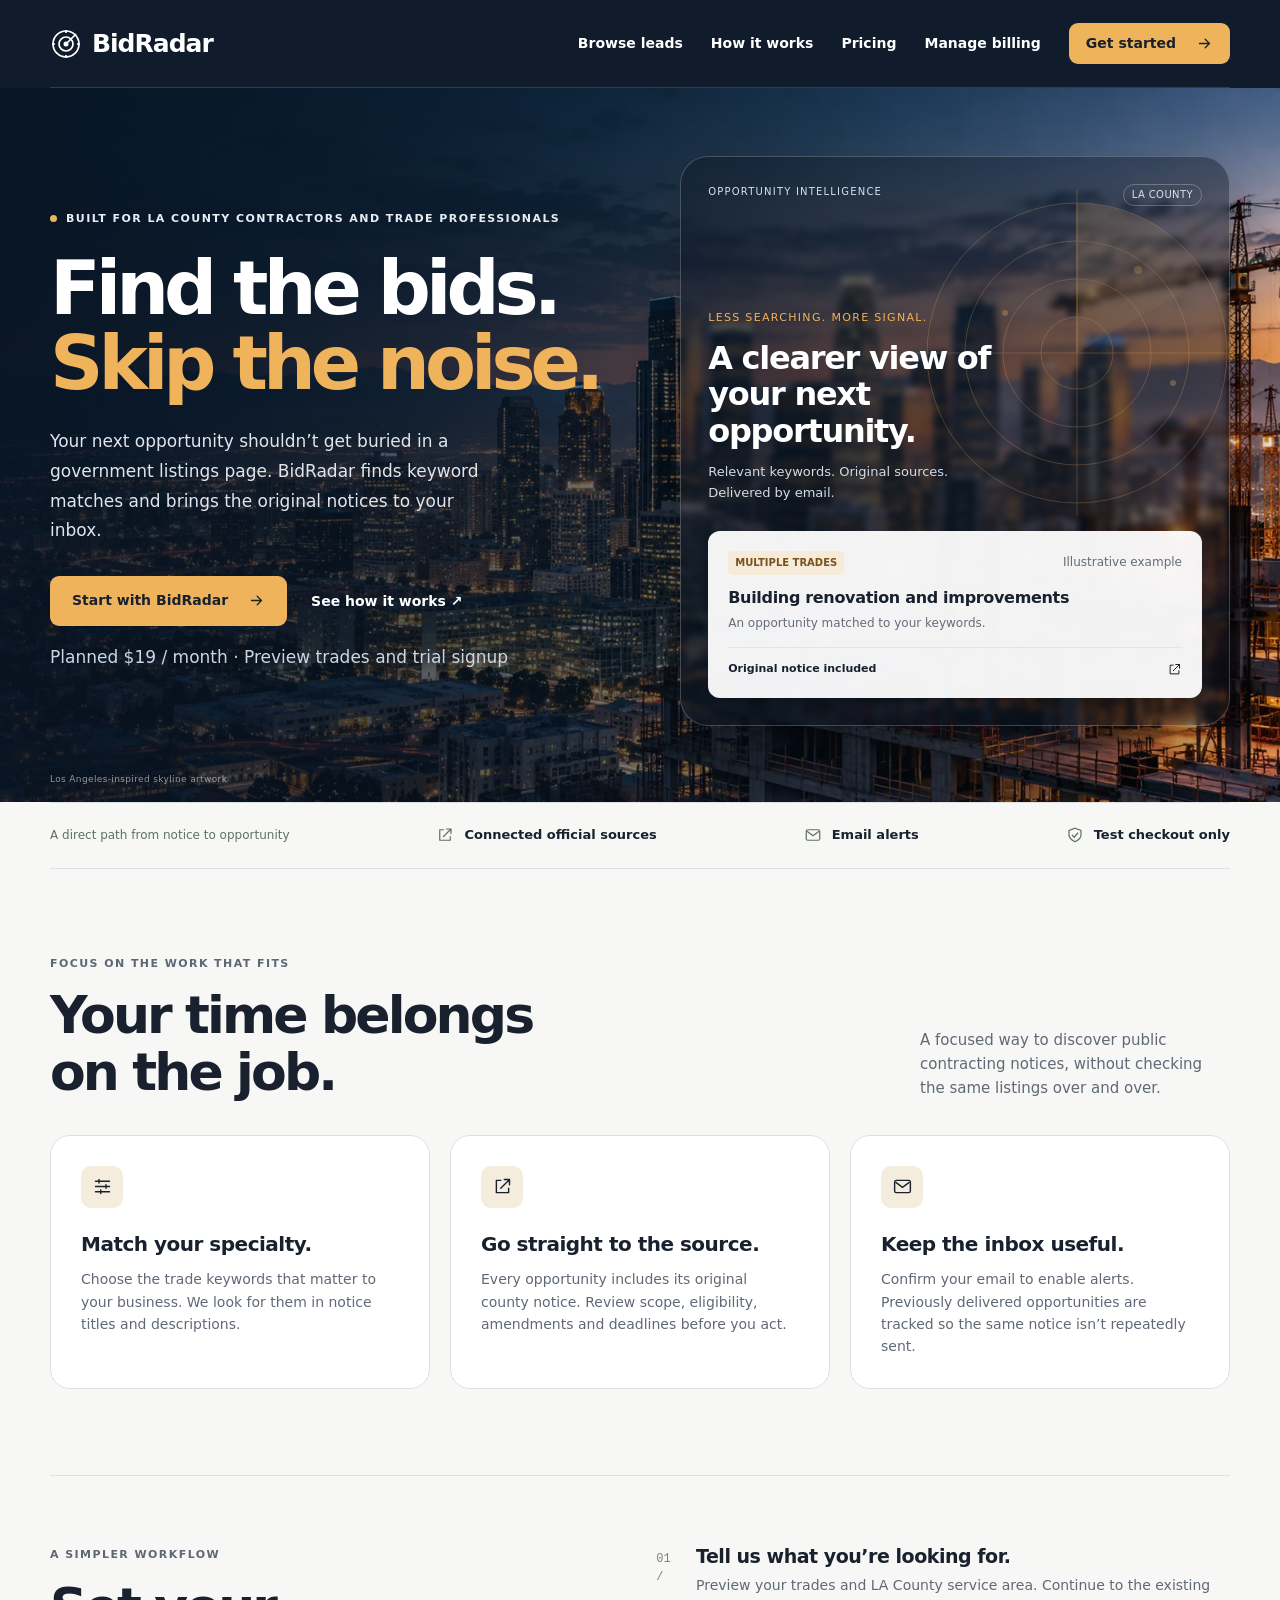
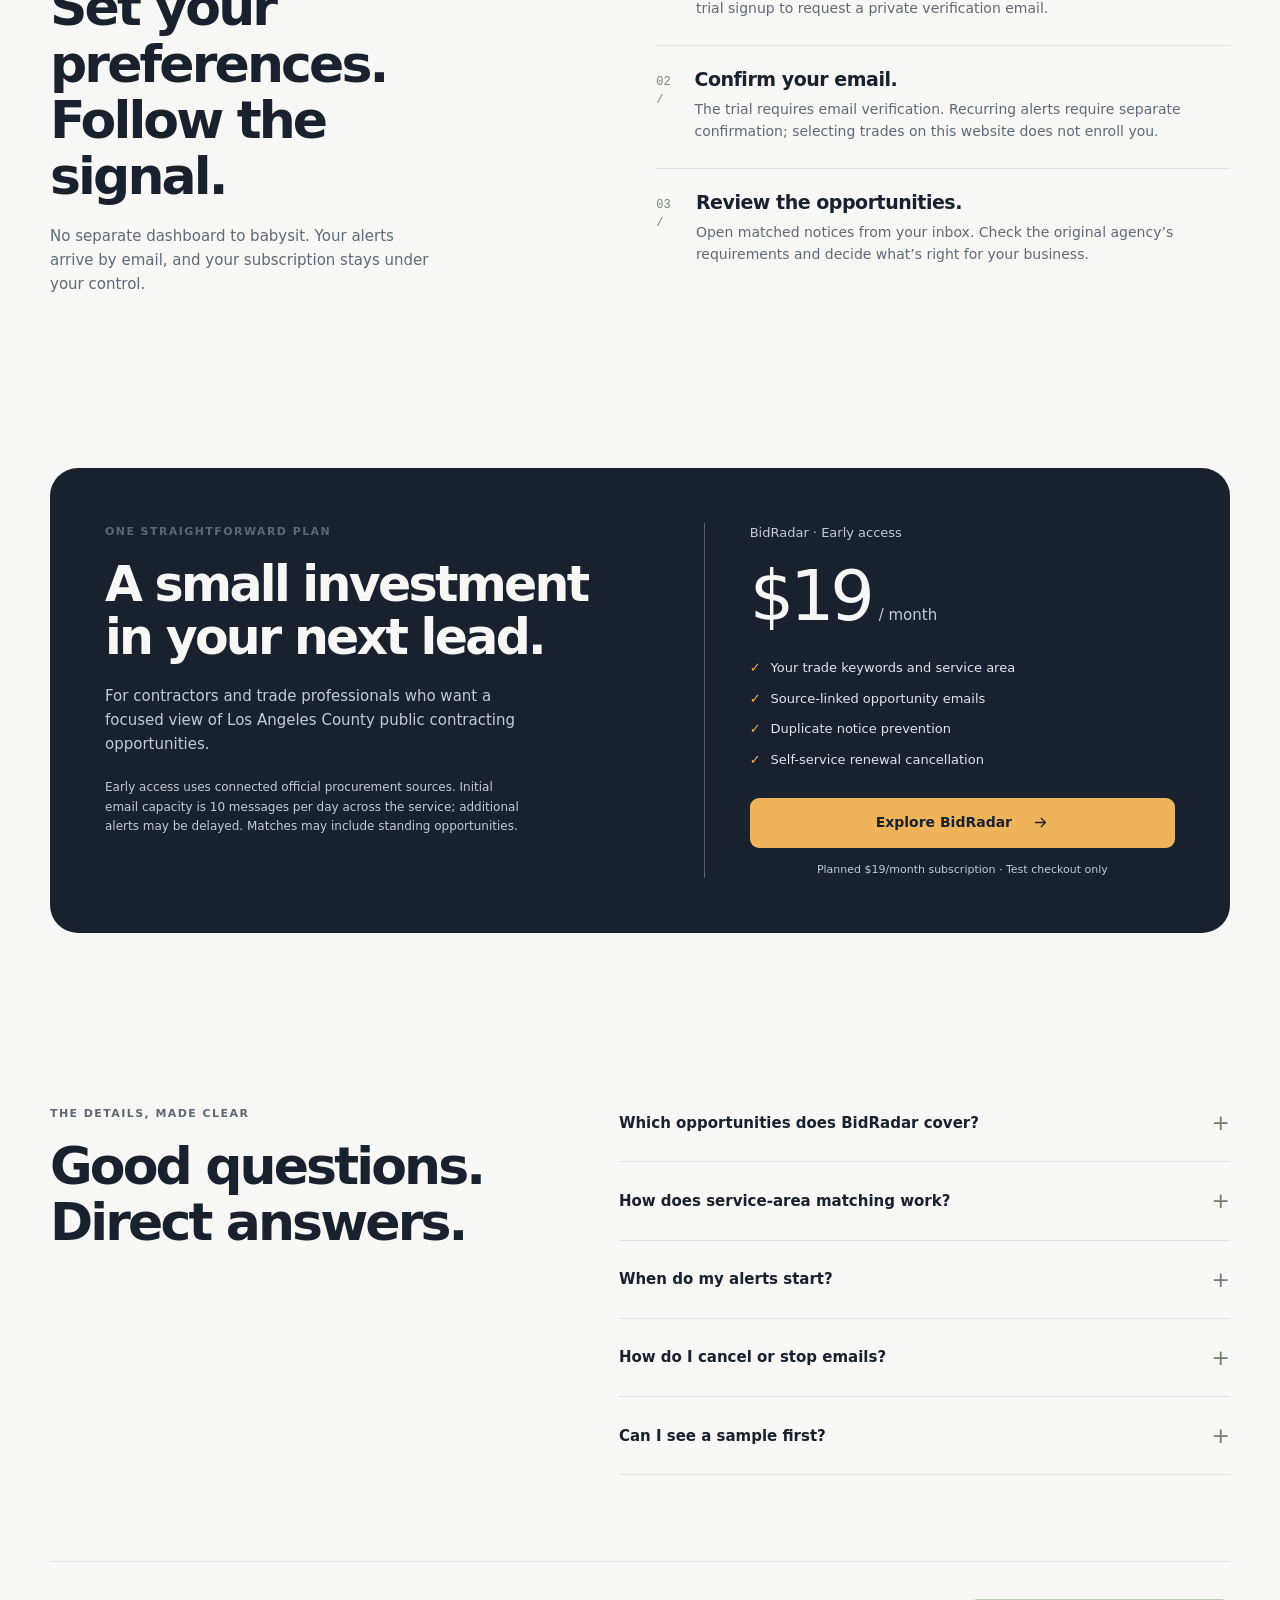
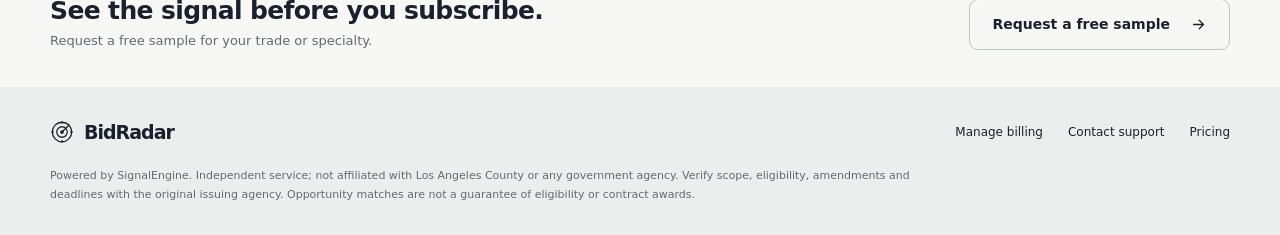
==== commit 0101fbbd: "Add test-only onboarding and reliable website source states" ====
--- a/index.html
+++ b/index.html
@@ -15,28 +15,28 @@
 
 </style>
 
-<link rel="canonical" href="https://apdrafting.github.io/bidradar-site/">
+<link rel="canonical" href="https://bidradaralerts.com/">
 <meta property="og:type" content="website">
 <meta property="og:title" content="BidRadar — Los Angeles Bid Opportunities">
 <meta property="og:description" content="Find keyword-matched Los Angeles County notices, with original source links. $19/month.">
-<meta property="og:url" content="https://apdrafting.github.io/bidradar-site/">
-<meta property="og:image" content="https://apdrafting.github.io/bidradar-site/assets/los-angeles-skyline.webp">
+<meta property="og:url" content="https://bidradaralerts.com/">
+<meta property="og:image" content="https://bidradaralerts.com/assets/los-angeles-skyline.webp">
 <meta name="twitter:card" content="summary_large_image">
 </head>
 <body>
 <svg xmlns="http://www.w3.org/2000/svg" style="display:none" aria-hidden="true"><symbol id="mark" viewBox="0 0 32 32"><circle cx="16" cy="16" r="13" fill="none" stroke="currentColor" stroke-width="1.7"/><circle cx="16" cy="16" r="7" fill="none" stroke="currentColor" stroke-width="1.7"/><path d="M16 16 26 6M16 2v3M2 16h3M16 27v3M27 16h3" fill="none" stroke="currentColor" stroke-width="1.7"/><circle cx="16" cy="16" r="2.5" fill="currentColor"/></symbol><symbol id="arrow" viewBox="0 0 24 24"><path d="M5 12h14m-6-6 6 6-6 6" fill="none" stroke="currentColor" stroke-width="1.8" stroke-linecap="round" stroke-linejoin="round"/></symbol><symbol id="filter" viewBox="0 0 24 24"><path d="M4 6h16M4 12h16M4 18h16M8 4v4M16 10v4M10 16v4" fill="none" stroke="currentColor" stroke-width="1.6" stroke-linecap="round"/></symbol><symbol id="source" viewBox="0 0 24 24"><path d="M14 4h6v6m0-6-10 10M10 5H5v14h14v-5" fill="none" stroke="currentColor" stroke-width="1.6" stroke-linecap="round" stroke-linejoin="round"/></symbol><symbol id="mail" viewBox="0 0 24 24"><rect x="3" y="5" width="18" height="14" rx="2" fill="none" stroke="currentColor" stroke-width="1.6"/><path d="m4 7 8 6 8-6" fill="none" stroke="currentColor" stroke-width="1.6"/></symbol><symbol id="shield" viewBox="0 0 24 24"><path d="m12 3 8 3v6c0 5-8 9-8 9s-8-4-8-9V6l8-3Z" fill="none" stroke="currentColor" stroke-width="1.6"/><path d="m8 12 3 3 5-6" fill="none" stroke="currentColor" stroke-width="1.6"/></symbol></svg>
 <a class="skip" href="#main">Skip to content</a>
-<header class="wrap"><nav class="nav" aria-label="Main navigation"><a class="logo" href="#" aria-label="BidRadar home"><svg aria-hidden="true"><use href="#mark"/></svg>BidRadar</a><div class="nav-links"><a href="leads.html">Browse leads</a><a href="#how-it-works">How it works</a><a href="#pricing">Pricing</a><a href="https://billing.stripe.com/p/login/bJe7sN6Gvein0vk8ts7N600">Manage billing</a><a class="button" href="https://buy.stripe.com/bJe7sN6Gvein0vk8ts7N600">Get started <svg aria-hidden="true"><use href="#arrow"/></svg></a></div></nav></header>
+<header class="wrap"><nav class="nav" aria-label="Main navigation"><a class="logo" href="#" aria-label="BidRadar home"><svg aria-hidden="true"><use href="#mark"/></svg>BidRadar</a><div class="nav-links"><a href="leads.html">Browse leads</a><a href="#how-it-works">How it works</a><a href="#pricing">Pricing</a><a href="manage.html">Manage billing</a><a class="button" href="start.html">Get started <svg aria-hidden="true"><use href="#arrow"/></svg></a></div></nav></header>
 <main id="main" class="wrap">
-<section class="hero" aria-labelledby="hero-title"><div class="hero-copy"><div class="eyebrow"><span class="dot"></span>Built for LA County contractors and trade professionals</div><h1 id="hero-title">Find the bids.<br><span>Skip the noise.</span></h1><p>Your next opportunity shouldn’t get buried in a government listings page. BidRadar finds keyword matches and brings the original notices to your inbox.</p><div class="hero-actions"><a class="button" href="https://buy.stripe.com/bJe7sN6Gvein0vk8ts7N600">Start with BidRadar <svg aria-hidden="true"><use href="#arrow"/></svg></a><a class="text-link" href="#how-it-works">See how it works ↗</a></div><p class="fine">$19 / month · Cancel renewal through your billing portal</p></div>
+<section class="hero" aria-labelledby="hero-title"><div class="hero-copy"><div class="eyebrow"><span class="dot"></span>Built for LA County contractors and trade professionals</div><h1 id="hero-title">Find the bids.<br><span>Skip the noise.</span></h1><p>Your next opportunity shouldn’t get buried in a government listings page. BidRadar finds keyword matches and brings the original notices to your inbox.</p><div class="hero-actions"><a class="button" href="start.html">Start with BidRadar <svg aria-hidden="true"><use href="#arrow"/></svg></a><a class="text-link" href="#how-it-works">See how it works ↗</a></div><p class="fine">Planned $19 / month · Preview trades and trial signup</p></div>
 <div class="hero-art"><div class="art-top"><span>Opportunity intelligence</span><span>LA County</span></div><svg class="radar" viewBox="0 0 360 360" aria-hidden="true"><defs><linearGradient id="fade" x1="0" y1="0" x2="1" y2="1"><stop stop-color="#efb35b" stop-opacity=".55"/><stop offset="1" stop-color="#efb35b" stop-opacity="0"/></linearGradient></defs><g fill="none" stroke="currentColor" stroke-width=".8"><circle cx="180" cy="180" r="150"/><circle cx="180" cy="180" r="112"/><circle cx="180" cy="180" r="74"/><circle cx="180" cy="180" r="36"/><path d="M180 17v326M17 180h326"/></g><g class="sweep"><path d="M180 180 180 30a150 150 0 0 1 130 75Z" fill="url(#fade)"/><path d="M180 180V30" stroke="#efb35b" stroke-width="1.5"/></g><circle cx="241" cy="97" r="4" fill="#efb35b"/><circle cx="108" cy="140" r="3" fill="#efb35b"/><circle cx="276" cy="210" r="3" fill="#efb35b"/></svg><div class="signal"><div class="signal-label">Less searching. More signal.</div><h3>A clearer view of<br>your next opportunity.</h3><p>Relevant keywords. Original sources.<br>Delivered by email.</p></div><div class="sample" aria-label="Illustrative alert example, not a live opportunity"><div class="sample-head"><span class="chip">MULTIPLE TRADES</span><span class="fine">Illustrative example</span></div><h4>Building renovation and improvements</h4><p>An opportunity matched to your keywords.</p><div class="sample-bottom"><span>Original notice included</span><svg aria-hidden="true"><use href="#source"/></svg></div></div></div><span class="skyline-note">Los Angeles-inspired skyline artwork</span></section>
-<div class="trust"><span>A direct path from notice to opportunity</span><div><svg aria-hidden="true"><use href="#source"/></svg><strong>Official county feed</strong></div><div><svg aria-hidden="true"><use href="#mail"/></svg><strong>Email alerts</strong></div><div><svg aria-hidden="true"><use href="#shield"/></svg><strong>Stripe checkout</strong></div></div>
+<div class="trust"><span>A direct path from notice to opportunity</span><div><svg aria-hidden="true"><use href="#source"/></svg><strong>Connected official sources</strong></div><div><svg aria-hidden="true"><use href="#mail"/></svg><strong>Email alerts</strong></div><div><svg aria-hidden="true"><use href="#shield"/></svg><strong>Test checkout only</strong></div></div>
 <section class="section" aria-labelledby="features-title"><div class="section-head"><div><div class="eyebrow">Focus on the work that fits</div><h2 id="features-title">Your time belongs<br>on the job.</h2></div><p>A focused way to discover public contracting notices, without checking the same listings over and over.</p></div><div class="features"><article class="feature"><div class="feature-icon"><svg aria-hidden="true"><use href="#filter"/></svg></div><h3>Match your specialty.</h3><p>Choose the trade keywords that matter to your business. We look for them in notice titles and descriptions.</p></article><article class="feature"><div class="feature-icon"><svg aria-hidden="true"><use href="#source"/></svg></div><h3>Go straight to the source.</h3><p>Every opportunity includes its original county notice. Review scope, eligibility, amendments and deadlines before you act.</p></article><article class="feature"><div class="feature-icon"><svg aria-hidden="true"><use href="#mail"/></svg></div><h3>Keep the inbox useful.</h3><p>Confirm your email to enable alerts. Previously delivered opportunities are tracked so the same notice isn’t repeatedly sent.</p></article></div></section>
-<section id="how-it-works" class="section how" aria-labelledby="how-title"><div class="how-intro"><div class="eyebrow">A simpler workflow</div><h2 id="how-title">Set your preferences.<br>Follow the signal.</h2><p>No separate dashboard to babysit. Your alerts arrive by email, and your subscription stays under your control.</p></div><ol class="steps"><li class="step"><span class="step-number">01 /</span><div><h3>Tell us what you’re looking for.</h3><p>Enter your business name, specialty keywords and service area at checkout. Separate multiple keywords with commas.</p></div></li><li class="step"><span class="step-number">02 /</span><div><h3>Confirm your email.</h3><p>After your payment is verified, we send a confirmation link. Alerts stay off until you choose to enable them.</p></div></li><li class="step"><span class="step-number">03 /</span><div><h3>Review the opportunities.</h3><p>Open matched notices from your inbox. Check the original agency’s requirements and decide what’s right for your business.</p></div></li></ol></section>
-<section id="pricing" class="section" aria-labelledby="price-title"><div class="pricing-shell"><div><div class="eyebrow">One straightforward plan</div><h2 id="price-title">A small investment<br>in your next lead.</h2><p>For contractors and trade professionals who want a focused view of Los Angeles County public contracting opportunities.</p><p class="capacity">Early access uses the county’s open-solicitations feed. Initial email capacity is 10 messages per day across the service; additional alerts may be delayed. Matches may include standing opportunities.</p></div><div class="price-box"><div class="plan-label">BidRadar · Early access</div><div class="price">$19<span>/ month</span></div><ul class="benefits"><li>Your trade keywords and service area</li><li>Source-linked opportunity emails</li><li>Duplicate notice prevention</li><li>Self-service renewal cancellation</li></ul><a class="button lime" href="https://buy.stripe.com/bJe7sN6Gvein0vk8ts7N600">Subscribe to BidRadar <svg aria-hidden="true"><use href="#arrow"/></svg></a><p class="fine">Monthly subscription · Secure checkout with Stripe</p></div></div></section>
-<section class="section faq" aria-labelledby="faq-title"><div><div class="eyebrow">The details, made clear</div><h2 id="faq-title">Good questions.<br>Direct answers.</h2></div><div class="questions"><details><summary>Which opportunities does BidRadar cover?</summary><p>Early access covers the Los Angeles County official open-solicitations feed. We match your keywords against titles and descriptions. Notices can include standing opportunities as well as newly published ones. Coverage and relevance aren’t guaranteed.</p></details><details><summary>How does service-area matching work?</summary><p>Choose “LA County” for countywide matches. For a specific city, matching depends on that location appearing in the notice text. A city filter can miss notices that do not name their location clearly.</p></details><details><summary>When do my alerts start?</summary><p>After Stripe payment and subscription status are verified, you receive an email confirmation link. Click it and confirm to enable alerts. Initial sending capacity is limited, so messages may be delayed.</p></details><details><summary>How do I cancel or stop emails?</summary><p><a href="https://billing.stripe.com/p/login/bJe7sN6Gvein0vk8ts7N600">Manage your subscription</a> to cancel renewal. Paid access continues through the current billing period. The unsubscribe link in an alert stops emails; it does not cancel billing.</p></details><details><summary>Can I see a sample first?</summary><p>Yes. <a href="mailto:bidradar.alerts.help@gmail.com?subject=BidRadar%20Free%20Sample%20Request">Request a free sample</a> with your specialty and service area. No payment is required for a sample.</p></details></div></section>
+<section id="how-it-works" class="section how" aria-labelledby="how-title"><div class="how-intro"><div class="eyebrow">A simpler workflow</div><h2 id="how-title">Set your preferences.<br>Follow the signal.</h2><p>No separate dashboard to babysit. Your alerts arrive by email, and your subscription stays under your control.</p></div><ol class="steps"><li class="step"><span class="step-number">01 /</span><div><h3>Tell us what you’re looking for.</h3><p>Preview your trades and LA County service area. Continue to the existing trial signup to request a private verification email.</p></div></li><li class="step"><span class="step-number">02 /</span><div><h3>Confirm your email.</h3><p>The trial requires email verification. Recurring alerts require separate confirmation; selecting trades on this website does not enroll you.</p></div></li><li class="step"><span class="step-number">03 /</span><div><h3>Review the opportunities.</h3><p>Open matched notices from your inbox. Check the original agency’s requirements and decide what’s right for your business.</p></div></li></ol></section>
+<section id="pricing" class="section" aria-labelledby="price-title"><div class="pricing-shell"><div><div class="eyebrow">One straightforward plan</div><h2 id="price-title">A small investment<br>in your next lead.</h2><p>For contractors and trade professionals who want a focused view of Los Angeles County public contracting opportunities.</p><p class="capacity">Early access uses connected official procurement sources. Initial email capacity is 10 messages per day across the service; additional alerts may be delayed. Matches may include standing opportunities.</p></div><div class="price-box"><div class="plan-label">BidRadar · Early access</div><div class="price">$19<span>/ month</span></div><ul class="benefits"><li>Your trade keywords and service area</li><li>Source-linked opportunity emails</li><li>Duplicate notice prevention</li><li>Self-service renewal cancellation</li></ul><a class="button lime" href="start.html">Explore BidRadar <svg aria-hidden="true"><use href="#arrow"/></svg></a><p class="fine">Planned $19/month subscription · Test checkout only</p></div></div></section>
+<section class="section faq" aria-labelledby="faq-title"><div><div class="eyebrow">The details, made clear</div><h2 id="faq-title">Good questions.<br>Direct answers.</h2></div><div class="questions"><details><summary>Which opportunities does BidRadar cover?</summary><p>Early access covers connected official Los Angeles-area procurement sources. We match your keywords against titles and descriptions. Notices can include standing opportunities as well as newly published ones. Coverage and relevance aren’t guaranteed.</p></details><details><summary>How does service-area matching work?</summary><p>Choose “LA County” for countywide matches. For a specific city, matching depends on that location appearing in the notice text. A city filter can miss notices that do not name their location clearly.</p></details><details><summary>When do my alerts start?</summary><p>Recurring alerts require verified subscription eligibility and separate email confirmation. Email delivery and test payments have not been verified in this website review.</p></details><details><summary>How do I cancel or stop emails?</summary><p><a href="manage.html">Manage your subscription</a> to cancel renewal. Paid access continues through the current billing period. The unsubscribe link in an alert stops emails; it does not cancel billing.</p></details><details><summary>Can I see a sample first?</summary><p>Yes. <a href="mailto:bidradar.alerts.help@gmail.com?subject=BidRadar%20Free%20Sample%20Request">Request a free sample</a> with your specialty and service area. No payment is required for a sample.</p></details></div></section>
 <section class="bottom-cta" aria-label="Request a sample"><div><h3>See the signal before you subscribe.</h3><p>Request a free sample for your trade or specialty.</p></div><a class="button" href="mailto:bidradar.alerts.help@gmail.com?subject=BidRadar%20Free%20Sample%20Request&body=My%20specialty%3A%20%0AMy%20service%20area%3A%20">Request a free sample <svg aria-hidden="true"><use href="#arrow"/></svg></a></section>
 </main>
-<footer><div class="wrap"><div class="footer-top"><a class="logo footer-brand" href="#"><svg aria-hidden="true"><use href="#mark"/></svg>BidRadar</a><div class="footer-links"><a href="https://billing.stripe.com/p/login/bJe7sN6Gvein0vk8ts7N600">Manage billing</a><a href="mailto:bidradar.alerts.help@gmail.com">Contact support</a><a href="#pricing">Pricing</a></div></div><p class="footer-note">Powered by SignalEngine. Independent service; not affiliated with Los Angeles County or any government agency. Verify scope, eligibility, amendments and deadlines with the original issuing agency. Opportunity matches are not a guarantee of eligibility or contract awards.</p></div></footer>
+<footer><div class="wrap"><div class="footer-top"><a class="logo footer-brand" href="#"><svg aria-hidden="true"><use href="#mark"/></svg>BidRadar</a><div class="footer-links"><a href="manage.html">Manage billing</a><a href="mailto:bidradar.alerts.help@gmail.com">Contact support</a><a href="#pricing">Pricing</a></div></div><p class="footer-note">Powered by SignalEngine. Independent service; not affiliated with Los Angeles County or any government agency. Verify scope, eligibility, amendments and deadlines with the original issuing agency. Opportunity matches are not a guarantee of eligibility or contract awards.</p></div></footer>
 </body></html>
 
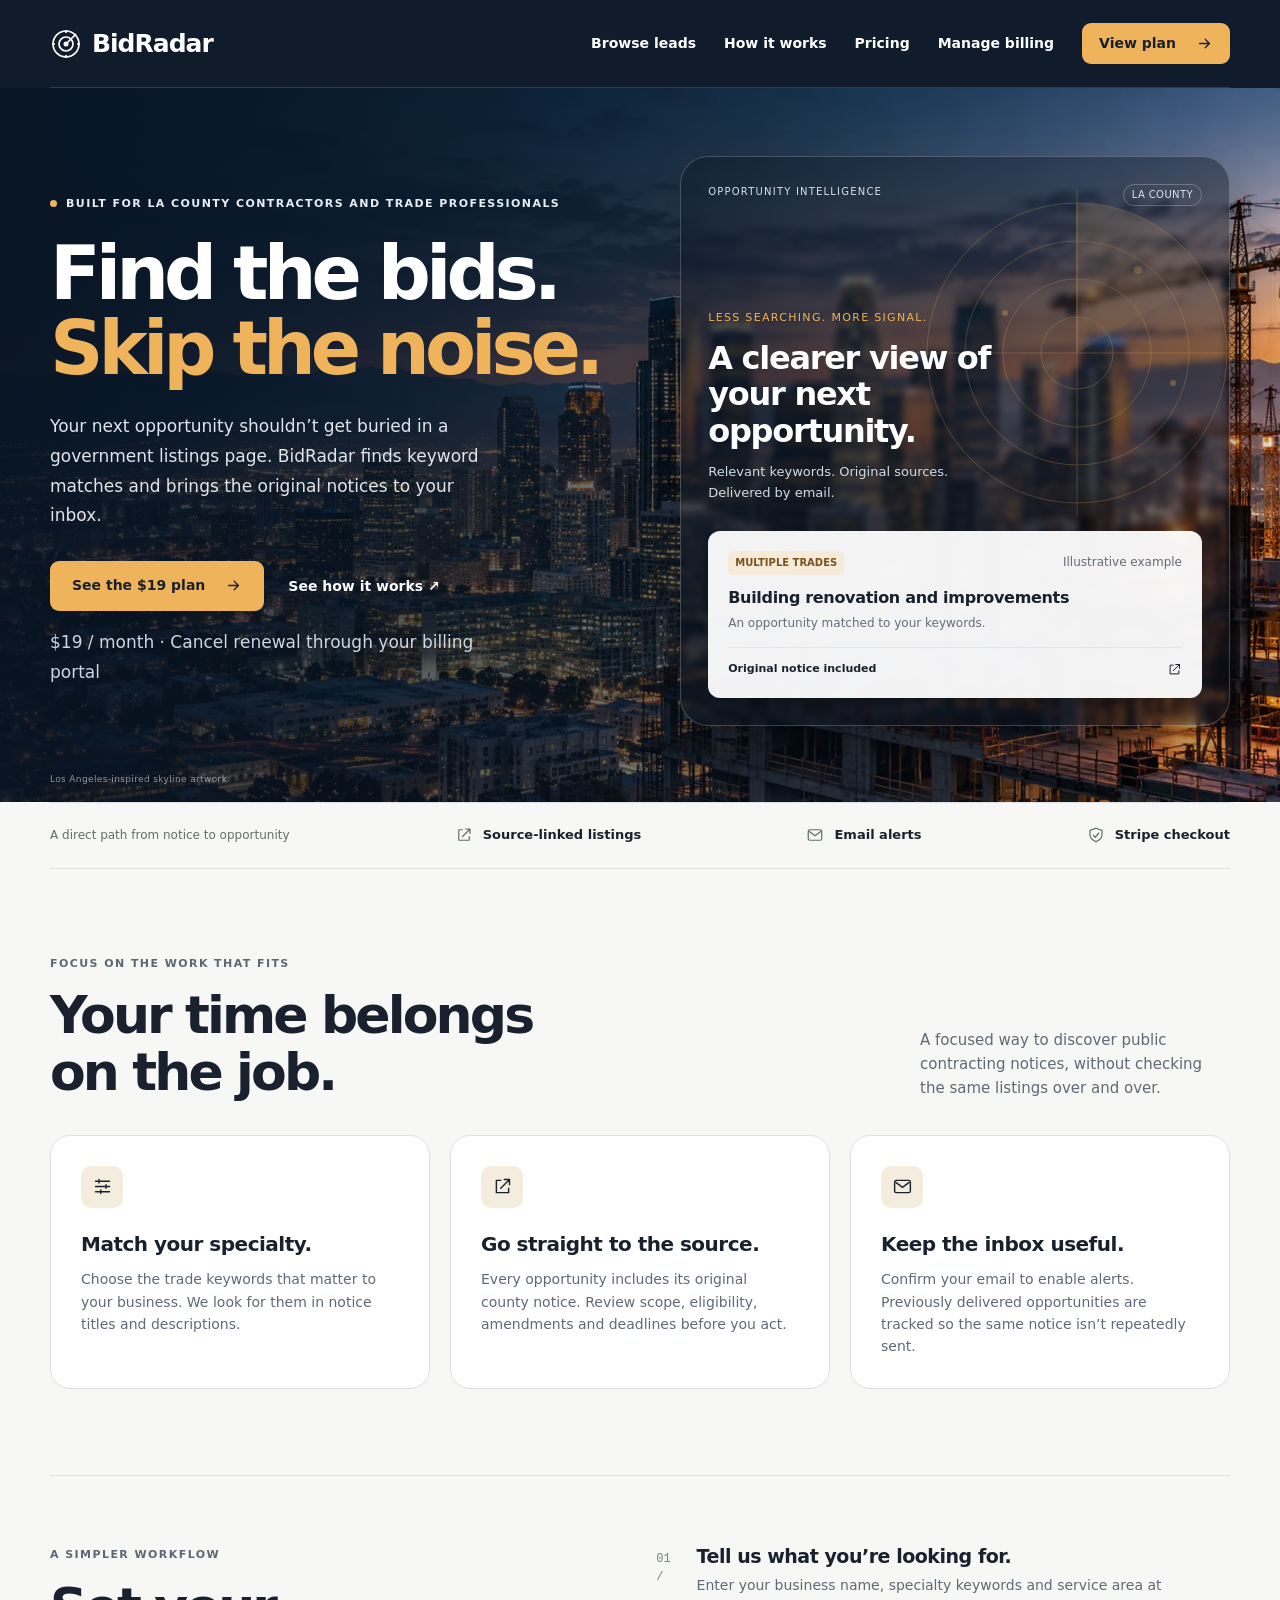
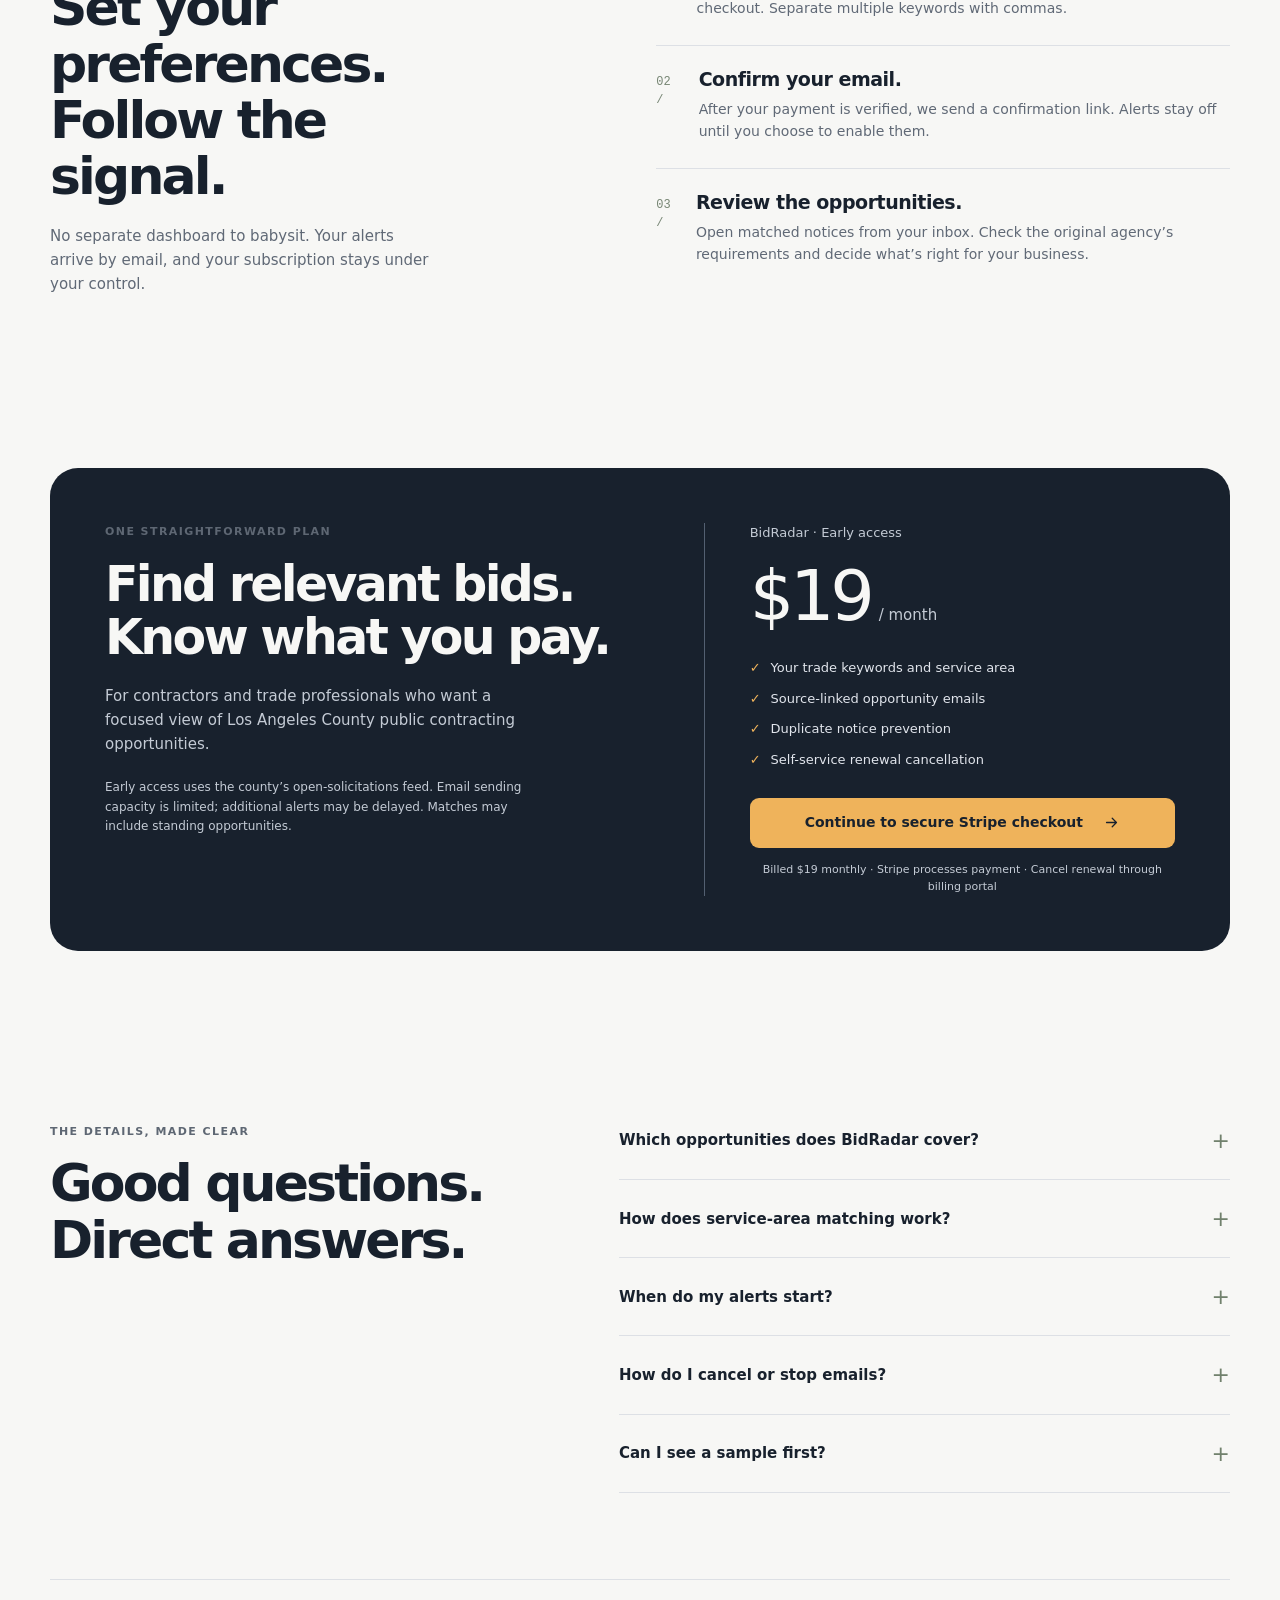
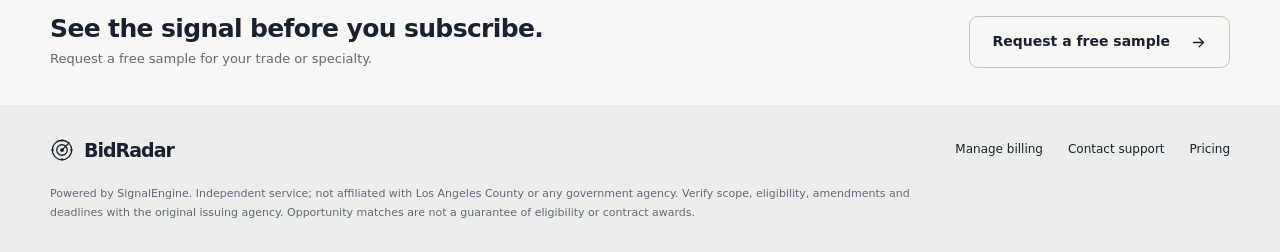
==== commit b2001aff: "Make subscription terms clearer before checkout and improve conversion CTAs" ====
--- a/index.html
+++ b/index.html
@@ -15,28 +15,28 @@
 
 </style>
 
-<link rel="canonical" href="https://bidradaralerts.com/">
+<link rel="canonical" href="https://apdrafting.github.io/bidradar-site/">
 <meta property="og:type" content="website">
 <meta property="og:title" content="BidRadar — Los Angeles Bid Opportunities">
 <meta property="og:description" content="Find keyword-matched Los Angeles County notices, with original source links. $19/month.">
-<meta property="og:url" content="https://bidradaralerts.com/">
-<meta property="og:image" content="https://bidradaralerts.com/assets/los-angeles-skyline.webp">
+<meta property="og:url" content="https://apdrafting.github.io/bidradar-site/">
+<meta property="og:image" content="https://apdrafting.github.io/bidradar-site/assets/los-angeles-skyline.webp">
 <meta name="twitter:card" content="summary_large_image">
 </head>
 <body>
 <svg xmlns="http://www.w3.org/2000/svg" style="display:none" aria-hidden="true"><symbol id="mark" viewBox="0 0 32 32"><circle cx="16" cy="16" r="13" fill="none" stroke="currentColor" stroke-width="1.7"/><circle cx="16" cy="16" r="7" fill="none" stroke="currentColor" stroke-width="1.7"/><path d="M16 16 26 6M16 2v3M2 16h3M16 27v3M27 16h3" fill="none" stroke="currentColor" stroke-width="1.7"/><circle cx="16" cy="16" r="2.5" fill="currentColor"/></symbol><symbol id="arrow" viewBox="0 0 24 24"><path d="M5 12h14m-6-6 6 6-6 6" fill="none" stroke="currentColor" stroke-width="1.8" stroke-linecap="round" stroke-linejoin="round"/></symbol><symbol id="filter" viewBox="0 0 24 24"><path d="M4 6h16M4 12h16M4 18h16M8 4v4M16 10v4M10 16v4" fill="none" stroke="currentColor" stroke-width="1.6" stroke-linecap="round"/></symbol><symbol id="source" viewBox="0 0 24 24"><path d="M14 4h6v6m0-6-10 10M10 5H5v14h14v-5" fill="none" stroke="currentColor" stroke-width="1.6" stroke-linecap="round" stroke-linejoin="round"/></symbol><symbol id="mail" viewBox="0 0 24 24"><rect x="3" y="5" width="18" height="14" rx="2" fill="none" stroke="currentColor" stroke-width="1.6"/><path d="m4 7 8 6 8-6" fill="none" stroke="currentColor" stroke-width="1.6"/></symbol><symbol id="shield" viewBox="0 0 24 24"><path d="m12 3 8 3v6c0 5-8 9-8 9s-8-4-8-9V6l8-3Z" fill="none" stroke="currentColor" stroke-width="1.6"/><path d="m8 12 3 3 5-6" fill="none" stroke="currentColor" stroke-width="1.6"/></symbol></svg>
 <a class="skip" href="#main">Skip to content</a>
-<header class="wrap"><nav class="nav" aria-label="Main navigation"><a class="logo" href="#" aria-label="BidRadar home"><svg aria-hidden="true"><use href="#mark"/></svg>BidRadar</a><div class="nav-links"><a href="leads.html">Browse leads</a><a href="#how-it-works">How it works</a><a href="#pricing">Pricing</a><a href="manage.html">Manage billing</a><a class="button" href="start.html">Get started <svg aria-hidden="true"><use href="#arrow"/></svg></a></div></nav></header>
+<header class="wrap"><nav class="nav" aria-label="Main navigation"><a class="logo" href="#" aria-label="BidRadar home"><svg aria-hidden="true"><use href="#mark"/></svg>BidRadar</a><div class="nav-links"><a href="leads.html">Browse leads</a><a href="#how-it-works">How it works</a><a href="#pricing">Pricing</a><a href="https://billing.stripe.com/p/login/bJe7sN6Gvein0vk8ts7N600">Manage billing</a><a class="button" href="#pricing">View plan <svg aria-hidden="true"><use href="#arrow"/></svg></a></div></nav></header>
 <main id="main" class="wrap">
-<section class="hero" aria-labelledby="hero-title"><div class="hero-copy"><div class="eyebrow"><span class="dot"></span>Built for LA County contractors and trade professionals</div><h1 id="hero-title">Find the bids.<br><span>Skip the noise.</span></h1><p>Your next opportunity shouldn’t get buried in a government listings page. BidRadar finds keyword matches and brings the original notices to your inbox.</p><div class="hero-actions"><a class="button" href="start.html">Start with BidRadar <svg aria-hidden="true"><use href="#arrow"/></svg></a><a class="text-link" href="#how-it-works">See how it works ↗</a></div><p class="fine">Planned $19 / month · Preview trades and trial signup</p></div>
+<section class="hero" aria-labelledby="hero-title"><div class="hero-copy"><div class="eyebrow"><span class="dot"></span>Built for LA County contractors and trade professionals</div><h1 id="hero-title">Find the bids.<br><span>Skip the noise.</span></h1><p>Your next opportunity shouldn’t get buried in a government listings page. BidRadar finds keyword matches and brings the original notices to your inbox.</p><div class="hero-actions"><a class="button" href="#pricing">See the $19 plan <svg aria-hidden="true"><use href="#arrow"/></svg></a><a class="text-link" href="#how-it-works">See how it works ↗</a></div><p class="fine">$19 / month · Cancel renewal through your billing portal</p></div>
 <div class="hero-art"><div class="art-top"><span>Opportunity intelligence</span><span>LA County</span></div><svg class="radar" viewBox="0 0 360 360" aria-hidden="true"><defs><linearGradient id="fade" x1="0" y1="0" x2="1" y2="1"><stop stop-color="#efb35b" stop-opacity=".55"/><stop offset="1" stop-color="#efb35b" stop-opacity="0"/></linearGradient></defs><g fill="none" stroke="currentColor" stroke-width=".8"><circle cx="180" cy="180" r="150"/><circle cx="180" cy="180" r="112"/><circle cx="180" cy="180" r="74"/><circle cx="180" cy="180" r="36"/><path d="M180 17v326M17 180h326"/></g><g class="sweep"><path d="M180 180 180 30a150 150 0 0 1 130 75Z" fill="url(#fade)"/><path d="M180 180V30" stroke="#efb35b" stroke-width="1.5"/></g><circle cx="241" cy="97" r="4" fill="#efb35b"/><circle cx="108" cy="140" r="3" fill="#efb35b"/><circle cx="276" cy="210" r="3" fill="#efb35b"/></svg><div class="signal"><div class="signal-label">Less searching. More signal.</div><h3>A clearer view of<br>your next opportunity.</h3><p>Relevant keywords. Original sources.<br>Delivered by email.</p></div><div class="sample" aria-label="Illustrative alert example, not a live opportunity"><div class="sample-head"><span class="chip">MULTIPLE TRADES</span><span class="fine">Illustrative example</span></div><h4>Building renovation and improvements</h4><p>An opportunity matched to your keywords.</p><div class="sample-bottom"><span>Original notice included</span><svg aria-hidden="true"><use href="#source"/></svg></div></div></div><span class="skyline-note">Los Angeles-inspired skyline artwork</span></section>
-<div class="trust"><span>A direct path from notice to opportunity</span><div><svg aria-hidden="true"><use href="#source"/></svg><strong>Connected official sources</strong></div><div><svg aria-hidden="true"><use href="#mail"/></svg><strong>Email alerts</strong></div><div><svg aria-hidden="true"><use href="#shield"/></svg><strong>Test checkout only</strong></div></div>
+<div class="trust"><span>A direct path from notice to opportunity</span><div><svg aria-hidden="true"><use href="#source"/></svg><strong>Source-linked listings</strong></div><div><svg aria-hidden="true"><use href="#mail"/></svg><strong>Email alerts</strong></div><div><svg aria-hidden="true"><use href="#shield"/></svg><strong>Stripe checkout</strong></div></div>
 <section class="section" aria-labelledby="features-title"><div class="section-head"><div><div class="eyebrow">Focus on the work that fits</div><h2 id="features-title">Your time belongs<br>on the job.</h2></div><p>A focused way to discover public contracting notices, without checking the same listings over and over.</p></div><div class="features"><article class="feature"><div class="feature-icon"><svg aria-hidden="true"><use href="#filter"/></svg></div><h3>Match your specialty.</h3><p>Choose the trade keywords that matter to your business. We look for them in notice titles and descriptions.</p></article><article class="feature"><div class="feature-icon"><svg aria-hidden="true"><use href="#source"/></svg></div><h3>Go straight to the source.</h3><p>Every opportunity includes its original county notice. Review scope, eligibility, amendments and deadlines before you act.</p></article><article class="feature"><div class="feature-icon"><svg aria-hidden="true"><use href="#mail"/></svg></div><h3>Keep the inbox useful.</h3><p>Confirm your email to enable alerts. Previously delivered opportunities are tracked so the same notice isn’t repeatedly sent.</p></article></div></section>
-<section id="how-it-works" class="section how" aria-labelledby="how-title"><div class="how-intro"><div class="eyebrow">A simpler workflow</div><h2 id="how-title">Set your preferences.<br>Follow the signal.</h2><p>No separate dashboard to babysit. Your alerts arrive by email, and your subscription stays under your control.</p></div><ol class="steps"><li class="step"><span class="step-number">01 /</span><div><h3>Tell us what you’re looking for.</h3><p>Preview your trades and LA County service area. Continue to the existing trial signup to request a private verification email.</p></div></li><li class="step"><span class="step-number">02 /</span><div><h3>Confirm your email.</h3><p>The trial requires email verification. Recurring alerts require separate confirmation; selecting trades on this website does not enroll you.</p></div></li><li class="step"><span class="step-number">03 /</span><div><h3>Review the opportunities.</h3><p>Open matched notices from your inbox. Check the original agency’s requirements and decide what’s right for your business.</p></div></li></ol></section>
-<section id="pricing" class="section" aria-labelledby="price-title"><div class="pricing-shell"><div><div class="eyebrow">One straightforward plan</div><h2 id="price-title">A small investment<br>in your next lead.</h2><p>For contractors and trade professionals who want a focused view of Los Angeles County public contracting opportunities.</p><p class="capacity">Early access uses connected official procurement sources. Initial email capacity is 10 messages per day across the service; additional alerts may be delayed. Matches may include standing opportunities.</p></div><div class="price-box"><div class="plan-label">BidRadar · Early access</div><div class="price">$19<span>/ month</span></div><ul class="benefits"><li>Your trade keywords and service area</li><li>Source-linked opportunity emails</li><li>Duplicate notice prevention</li><li>Self-service renewal cancellation</li></ul><a class="button lime" href="start.html">Explore BidRadar <svg aria-hidden="true"><use href="#arrow"/></svg></a><p class="fine">Planned $19/month subscription · Test checkout only</p></div></div></section>
-<section class="section faq" aria-labelledby="faq-title"><div><div class="eyebrow">The details, made clear</div><h2 id="faq-title">Good questions.<br>Direct answers.</h2></div><div class="questions"><details><summary>Which opportunities does BidRadar cover?</summary><p>Early access covers connected official Los Angeles-area procurement sources. We match your keywords against titles and descriptions. Notices can include standing opportunities as well as newly published ones. Coverage and relevance aren’t guaranteed.</p></details><details><summary>How does service-area matching work?</summary><p>Choose “LA County” for countywide matches. For a specific city, matching depends on that location appearing in the notice text. A city filter can miss notices that do not name their location clearly.</p></details><details><summary>When do my alerts start?</summary><p>Recurring alerts require verified subscription eligibility and separate email confirmation. Email delivery and test payments have not been verified in this website review.</p></details><details><summary>How do I cancel or stop emails?</summary><p><a href="manage.html">Manage your subscription</a> to cancel renewal. Paid access continues through the current billing period. The unsubscribe link in an alert stops emails; it does not cancel billing.</p></details><details><summary>Can I see a sample first?</summary><p>Yes. <a href="mailto:bidradar.alerts.help@gmail.com?subject=BidRadar%20Free%20Sample%20Request">Request a free sample</a> with your specialty and service area. No payment is required for a sample.</p></details></div></section>
+<section id="how-it-works" class="section how" aria-labelledby="how-title"><div class="how-intro"><div class="eyebrow">A simpler workflow</div><h2 id="how-title">Set your preferences.<br>Follow the signal.</h2><p>No separate dashboard to babysit. Your alerts arrive by email, and your subscription stays under your control.</p></div><ol class="steps"><li class="step"><span class="step-number">01 /</span><div><h3>Tell us what you’re looking for.</h3><p>Enter your business name, specialty keywords and service area at checkout. Separate multiple keywords with commas.</p></div></li><li class="step"><span class="step-number">02 /</span><div><h3>Confirm your email.</h3><p>After your payment is verified, we send a confirmation link. Alerts stay off until you choose to enable them.</p></div></li><li class="step"><span class="step-number">03 /</span><div><h3>Review the opportunities.</h3><p>Open matched notices from your inbox. Check the original agency’s requirements and decide what’s right for your business.</p></div></li></ol></section>
+<section id="pricing" class="section" aria-labelledby="price-title"><div class="pricing-shell"><div><div class="eyebrow">One straightforward plan</div><h2 id="price-title">Find relevant bids.<br>Know what you pay.</h2><p>For contractors and trade professionals who want a focused view of Los Angeles County public contracting opportunities.</p><p class="capacity">Early access uses the county’s open-solicitations feed. Email sending capacity is limited; additional alerts may be delayed. Matches may include standing opportunities.</p></div><div class="price-box"><div class="plan-label">BidRadar · Early access</div><div class="price">$19<span>/ month</span></div><ul class="benefits"><li>Your trade keywords and service area</li><li>Source-linked opportunity emails</li><li>Duplicate notice prevention</li><li>Self-service renewal cancellation</li></ul><a class="button lime" href="https://buy.stripe.com/bJe7sN6Gvein0vk8ts7N600">Continue to secure Stripe checkout <svg aria-hidden="true"><use href="#arrow"/></svg></a><p class="fine">Billed $19 monthly · Stripe processes payment · Cancel renewal through billing portal</p></div></div></section>
+<section class="section faq" aria-labelledby="faq-title"><div><div class="eyebrow">The details, made clear</div><h2 id="faq-title">Good questions.<br>Direct answers.</h2></div><div class="questions"><details><summary>Which opportunities does BidRadar cover?</summary><p>Early access covers the Los Angeles County official open-solicitations feed. We match your keywords against titles and descriptions. Notices can include standing opportunities as well as newly published ones. Coverage and relevance aren’t guaranteed.</p></details><details><summary>How does service-area matching work?</summary><p>Choose “LA County” for countywide matches. For a specific city, matching depends on that location appearing in the notice text. A city filter can miss notices that do not name their location clearly.</p></details><details><summary>When do my alerts start?</summary><p>After Stripe payment and subscription status are verified, you receive an email confirmation link. Click it and confirm to enable alerts. Initial sending capacity is limited, so messages may be delayed.</p></details><details><summary>How do I cancel or stop emails?</summary><p><a href="https://billing.stripe.com/p/login/bJe7sN6Gvein0vk8ts7N600">Manage your subscription</a> to cancel renewal. Paid access continues through the current billing period. The unsubscribe link in an alert stops emails; it does not cancel billing.</p></details><details><summary>Can I see a sample first?</summary><p>Yes. <a href="mailto:bidradar.alerts.help@gmail.com?subject=BidRadar%20Free%20Sample%20Request">Request a free sample</a> with your specialty and service area. No payment is required for a sample.</p></details></div></section>
 <section class="bottom-cta" aria-label="Request a sample"><div><h3>See the signal before you subscribe.</h3><p>Request a free sample for your trade or specialty.</p></div><a class="button" href="mailto:bidradar.alerts.help@gmail.com?subject=BidRadar%20Free%20Sample%20Request&body=My%20specialty%3A%20%0AMy%20service%20area%3A%20">Request a free sample <svg aria-hidden="true"><use href="#arrow"/></svg></a></section>
 </main>
-<footer><div class="wrap"><div class="footer-top"><a class="logo footer-brand" href="#"><svg aria-hidden="true"><use href="#mark"/></svg>BidRadar</a><div class="footer-links"><a href="manage.html">Manage billing</a><a href="mailto:bidradar.alerts.help@gmail.com">Contact support</a><a href="#pricing">Pricing</a></div></div><p class="footer-note">Powered by SignalEngine. Independent service; not affiliated with Los Angeles County or any government agency. Verify scope, eligibility, amendments and deadlines with the original issuing agency. Opportunity matches are not a guarantee of eligibility or contract awards.</p></div></footer>
+<footer><div class="wrap"><div class="footer-top"><a class="logo footer-brand" href="#"><svg aria-hidden="true"><use href="#mark"/></svg>BidRadar</a><div class="footer-links"><a href="https://billing.stripe.com/p/login/bJe7sN6Gvein0vk8ts7N600">Manage billing</a><a href="mailto:bidradar.alerts.help@gmail.com">Contact support</a><a href="#pricing">Pricing</a></div></div><p class="footer-note">Powered by SignalEngine. Independent service; not affiliated with Los Angeles County or any government agency. Verify scope, eligibility, amendments and deadlines with the original issuing agency. Opportunity matches are not a guarantee of eligibility or contract awards.</p></div></footer>
 </body></html>
 
